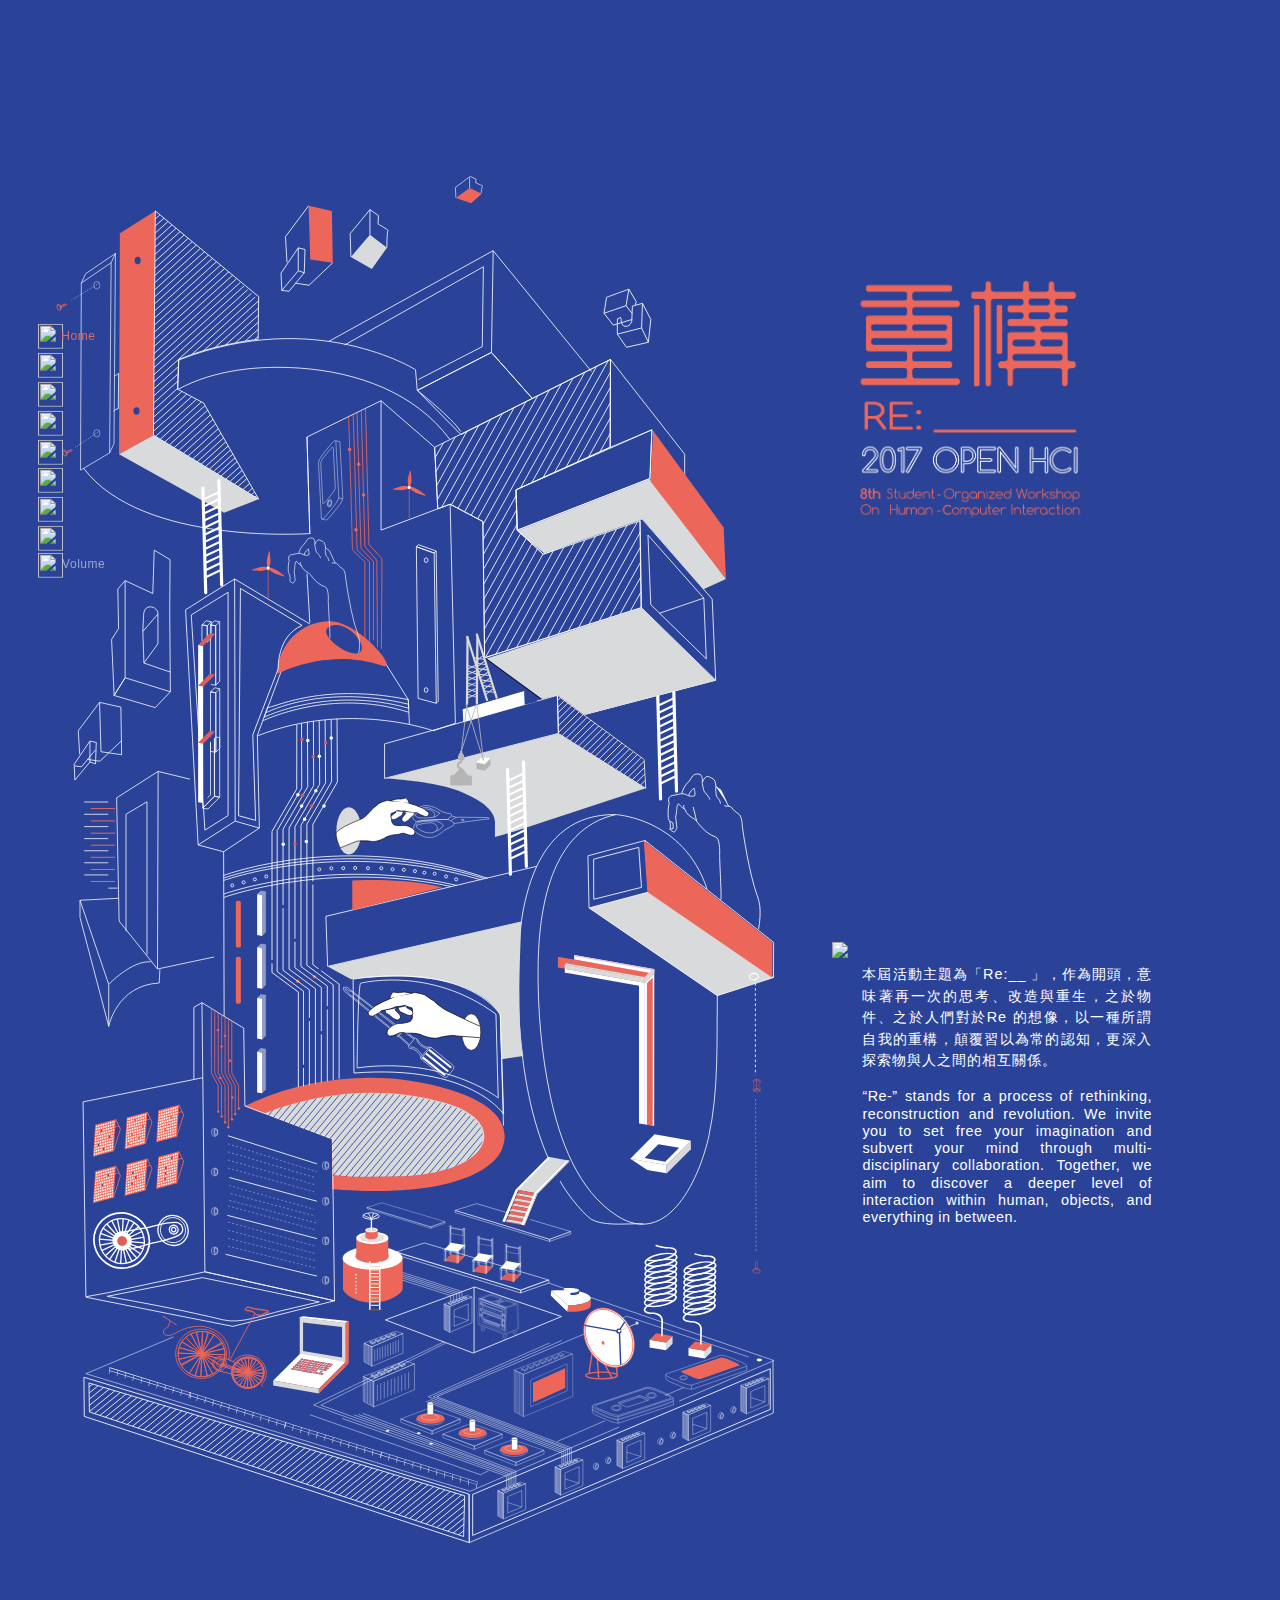
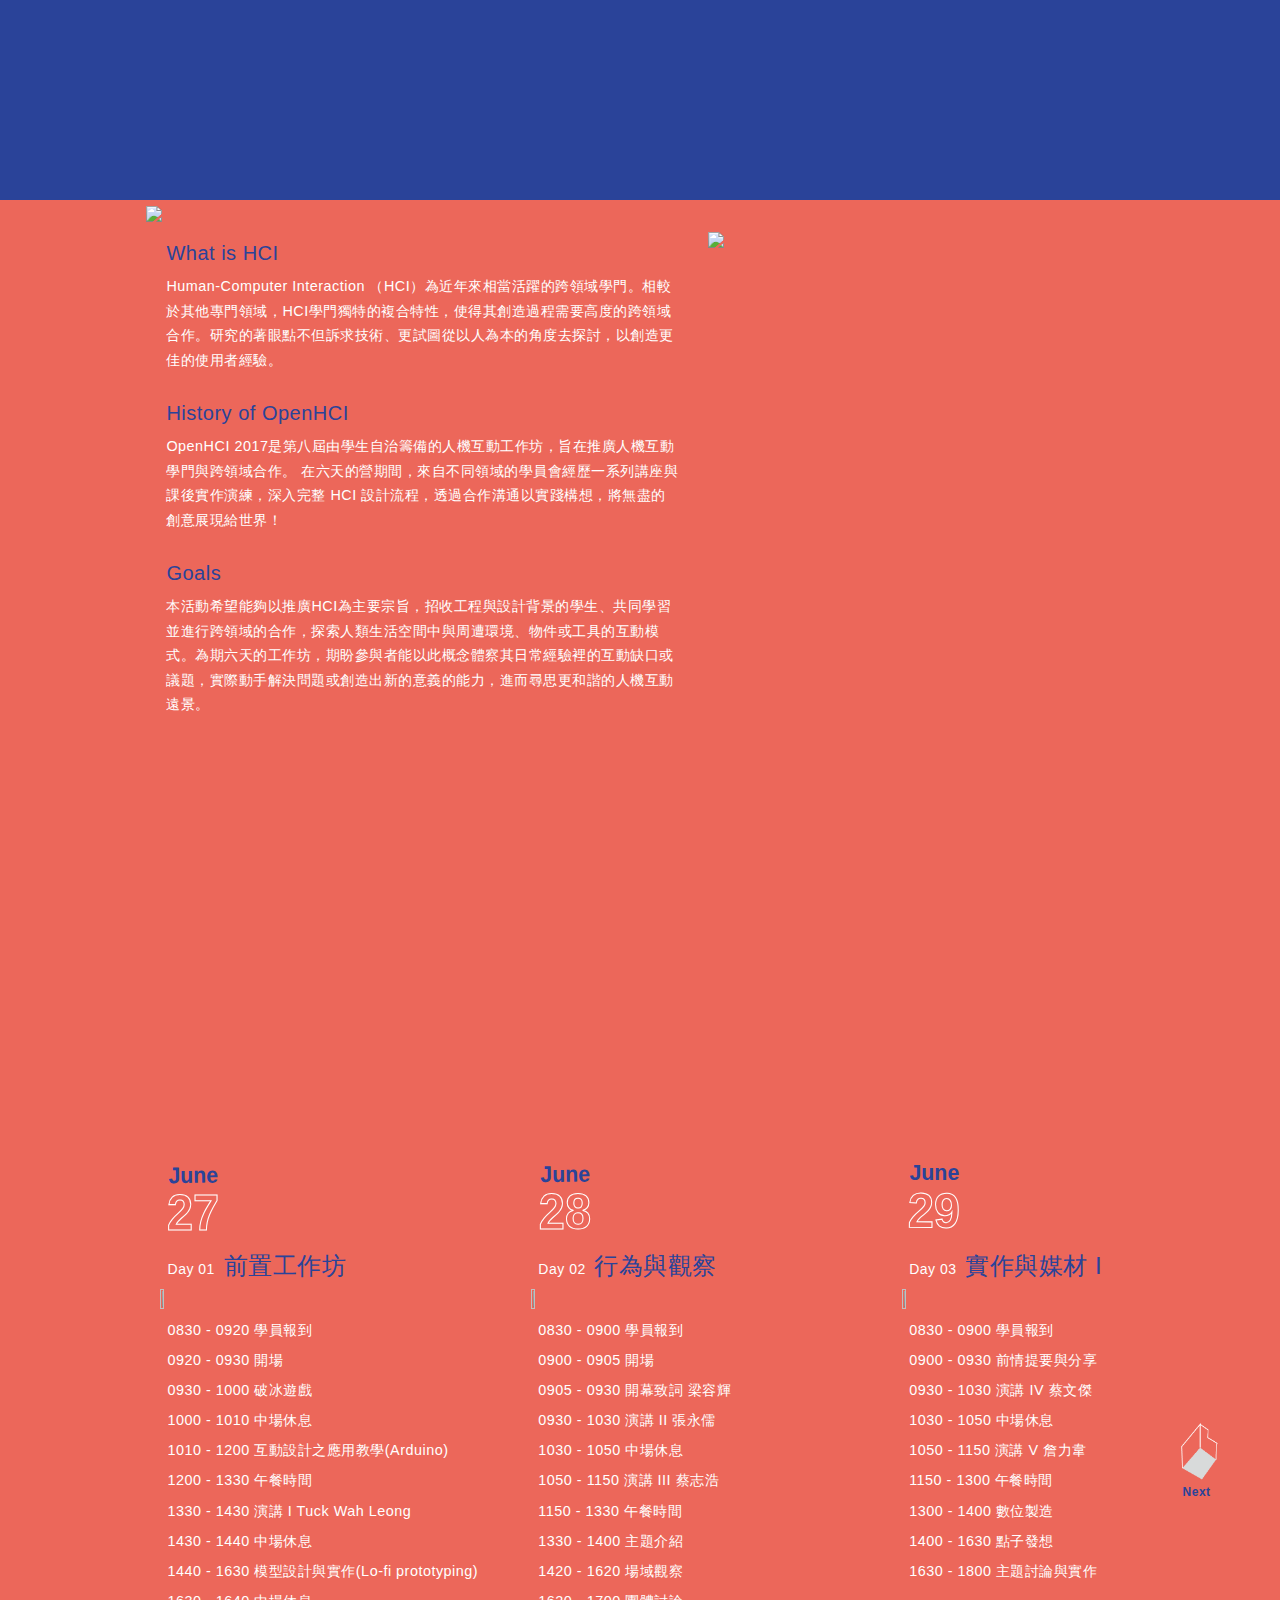
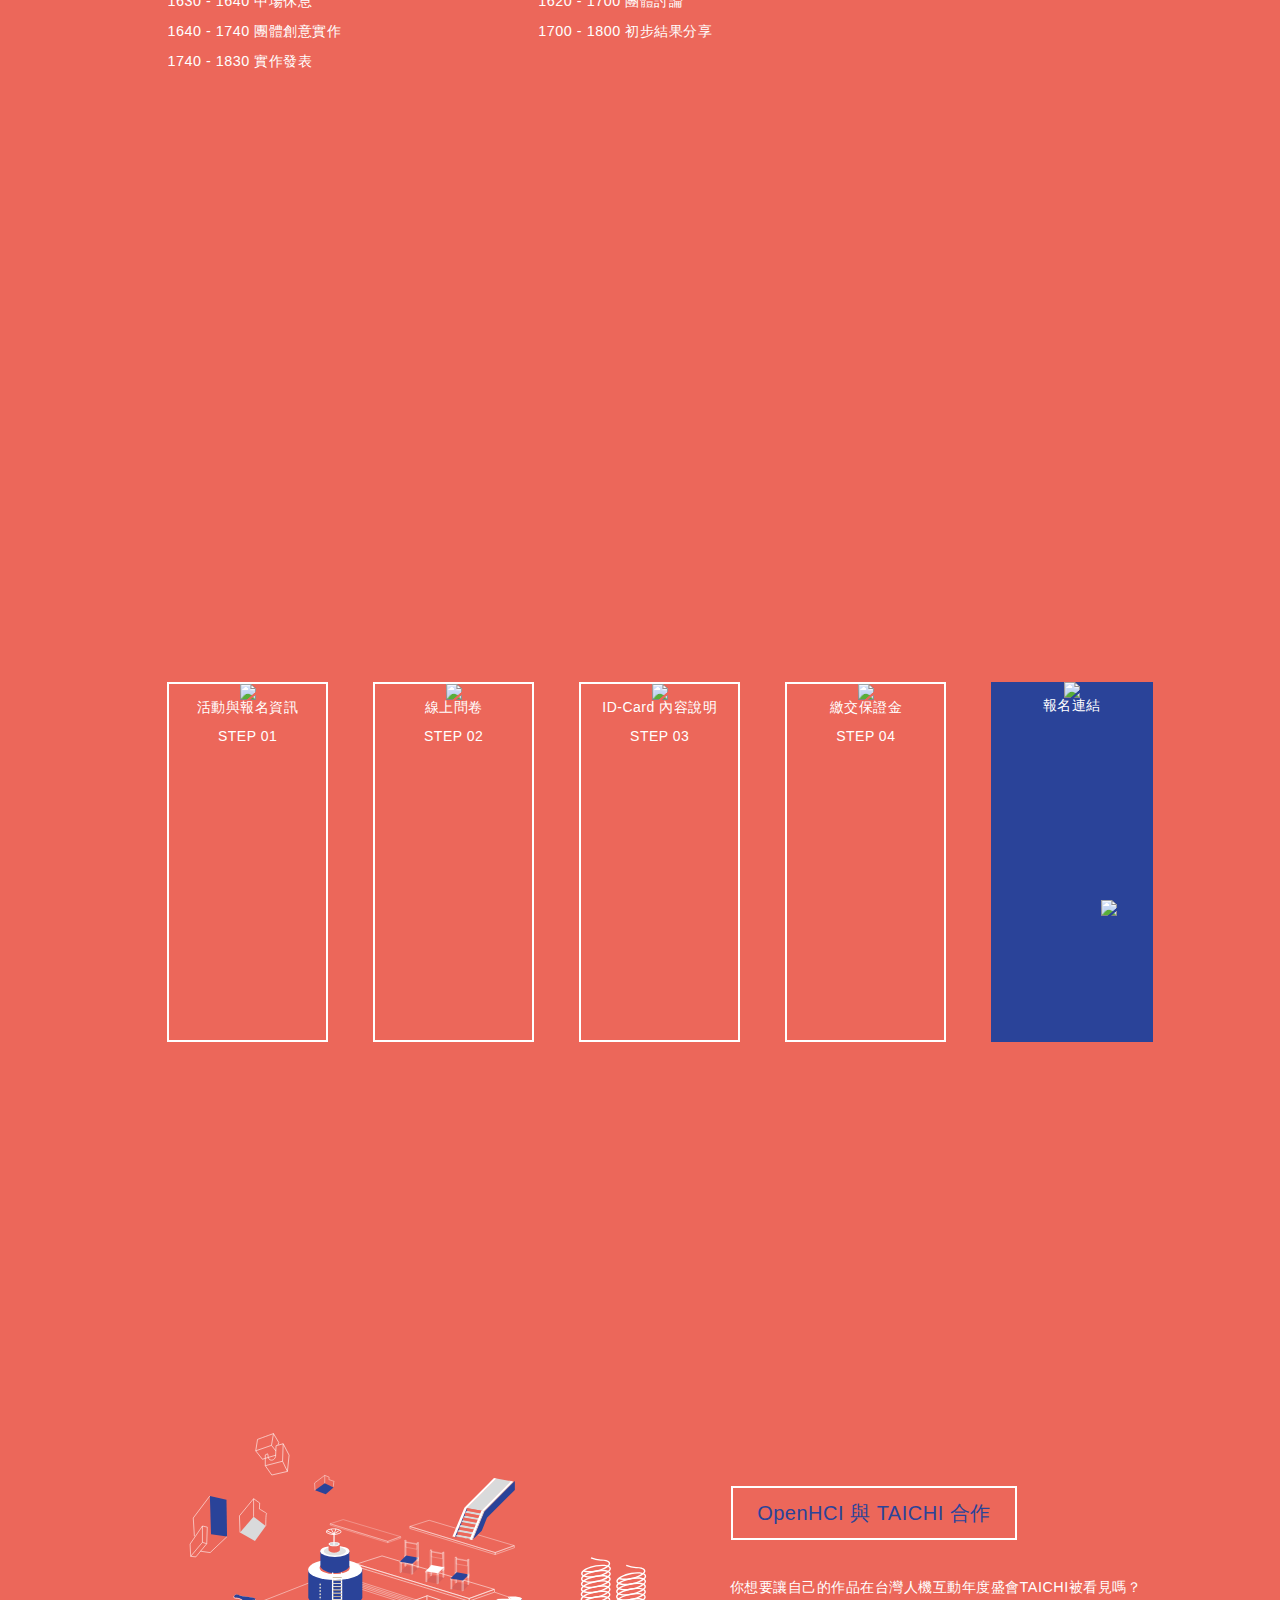
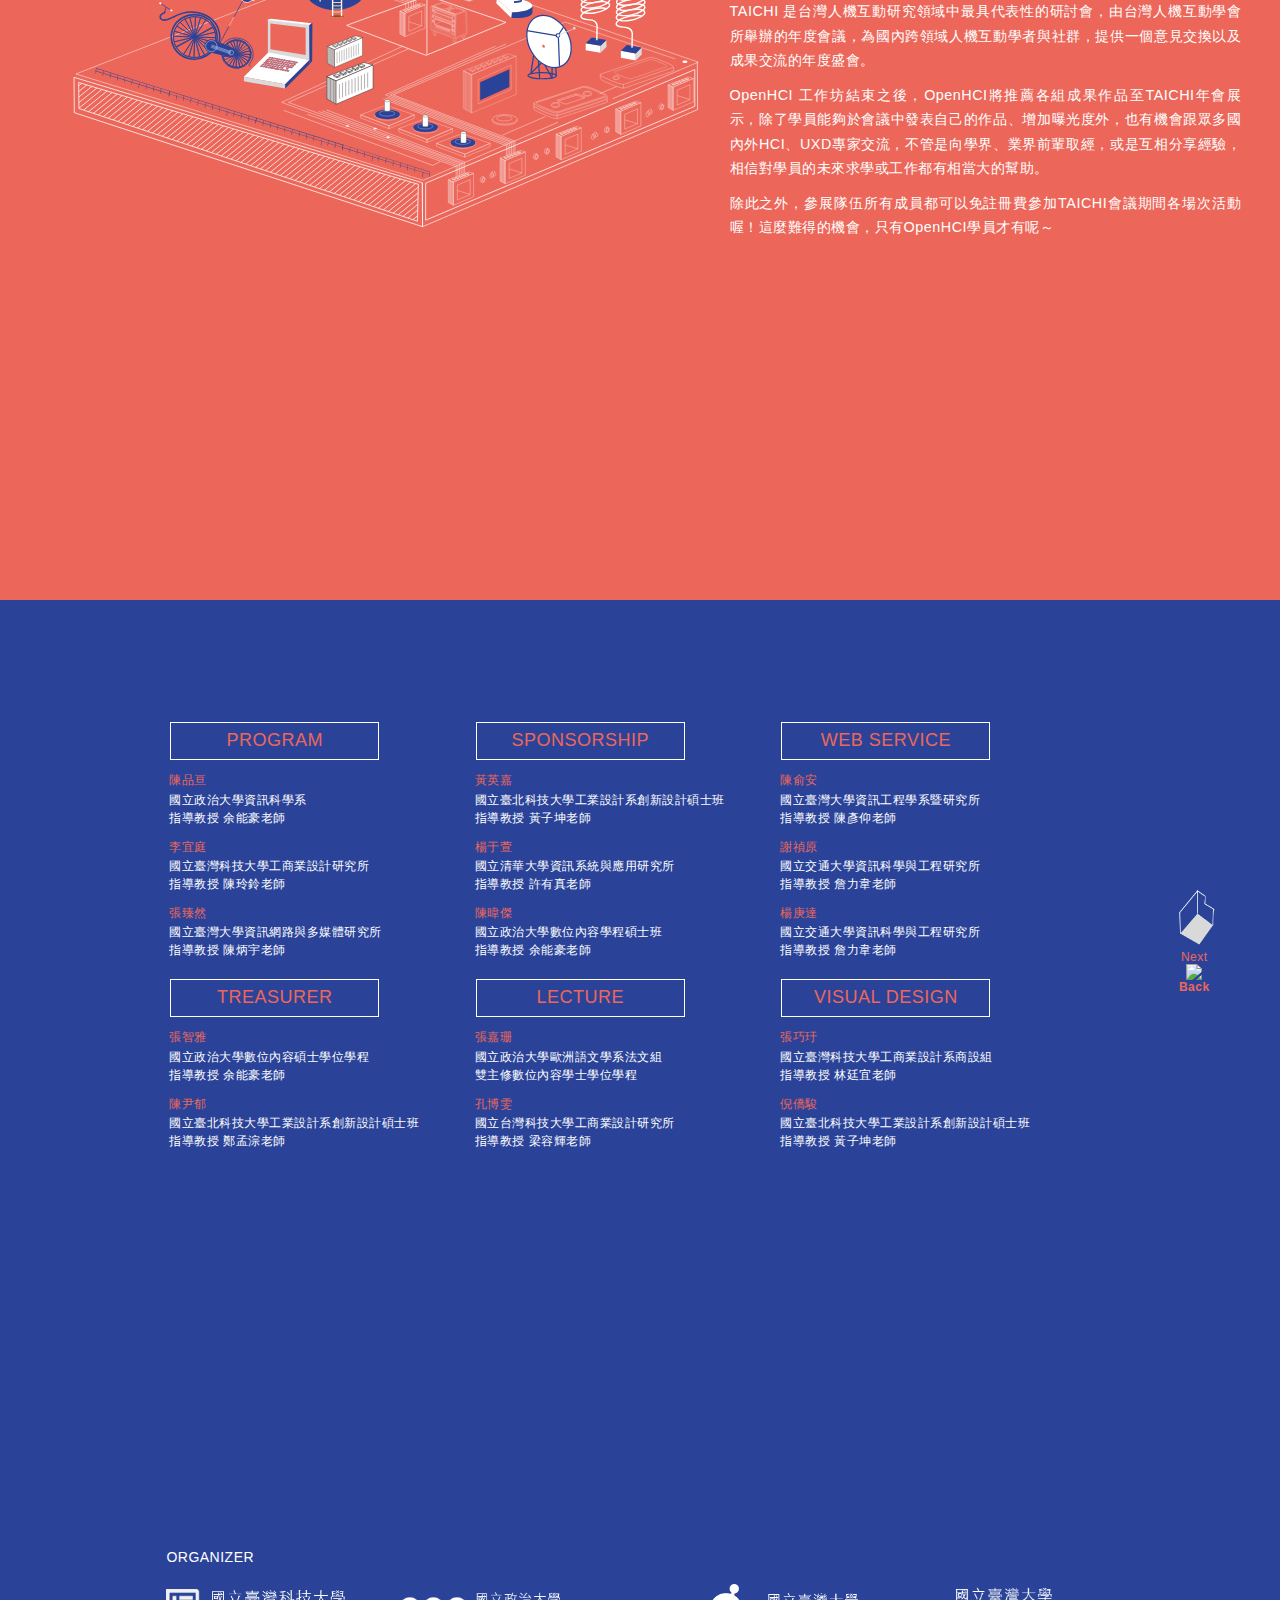
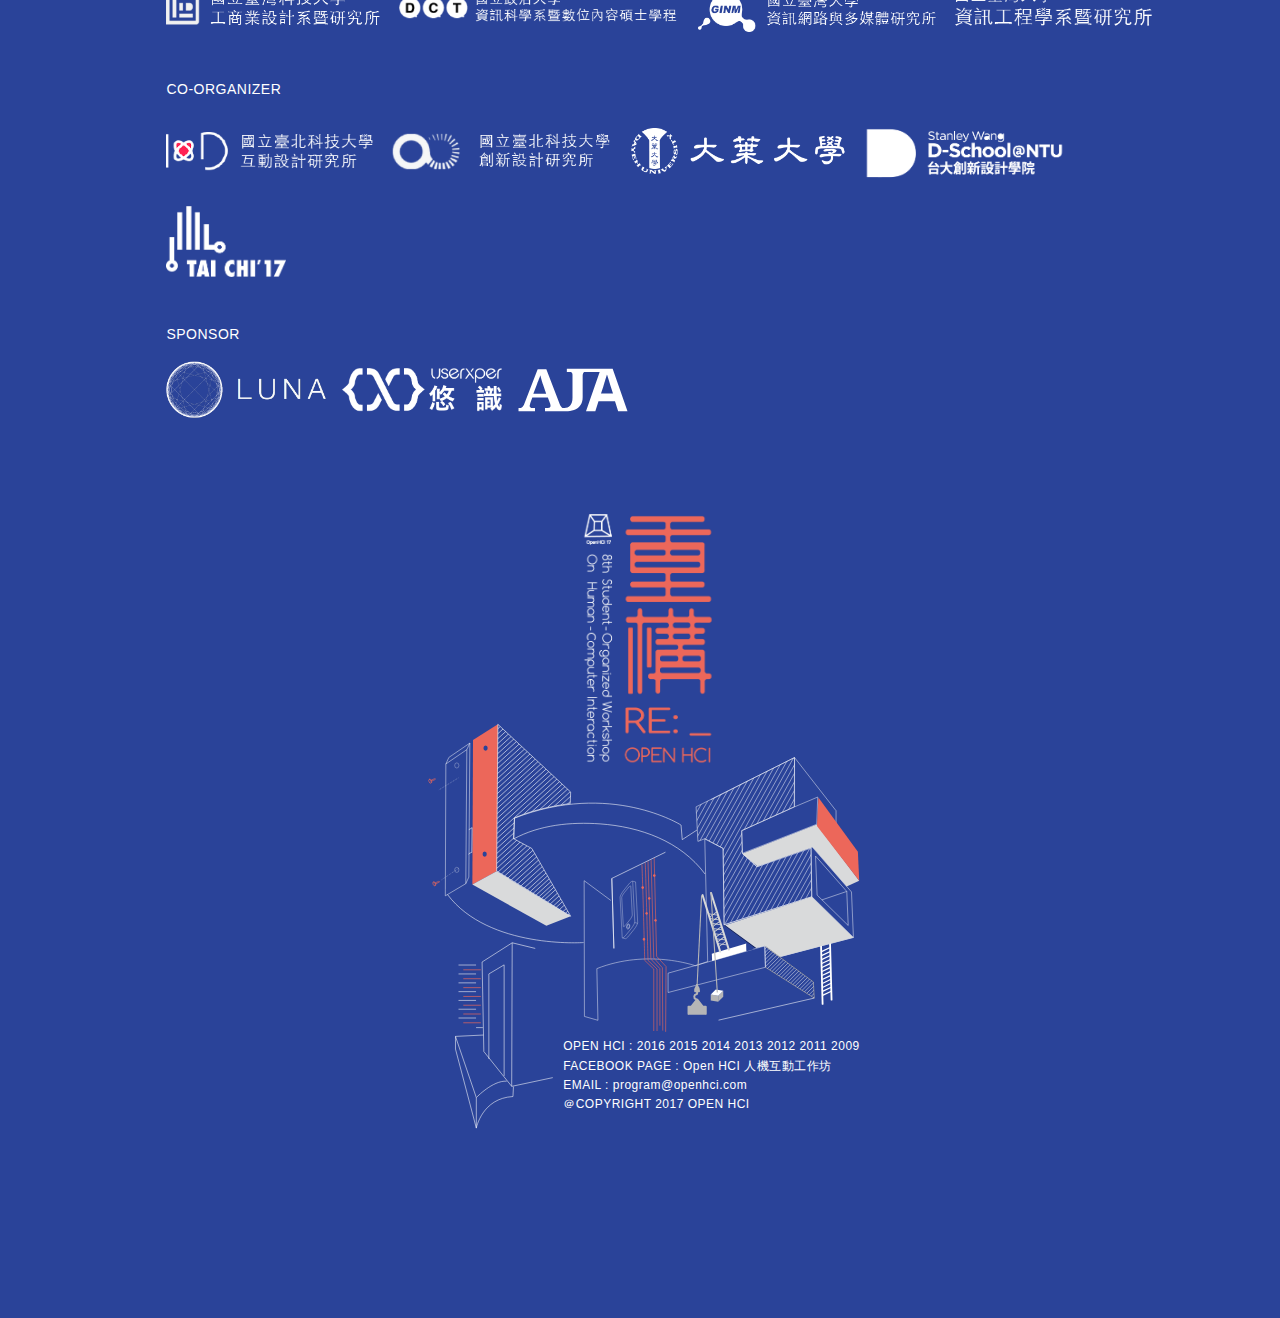
==== index.html @ a6737d6b "update" ====
<!DOCTYPE html>
<html lang="en">
  <head>
    <title>OpenHCI 2017 | Re:__ 重構</title>
    <meta charset="utf-8">
    <meta http-equiv="X-UA-Compatible" content="IE=edge">
    <meta name="viewport" content="width=device-width, initial-scale=1.0 minimum-scale=1">
    <!-- The above 3 meta tags *must* come first in the head; any other head content must come *after* these tags -->
    <meta name="description" content="OpenHCI 2017是第八屆由學生自治籌備的人機互動工作坊，旨在推廣人機互動學門與跨領域合作。 在六天的營期間，來自不同領域的學員會經歷一系列講座與課後實作演練，深入完整 HCI 設計流程，透過合作溝通以實踐構想，將無盡的創意展現給世界！
    本活動希望能夠以推廣HCI學門為主要宗旨，招收資訊工程與設計背景的學生，共同學習並進行跨領域的溝通與合作，且探索人類生活空間中與周遭環境、
    物件或工具的新互動模式，進行為期六天的工作坊，期盼參與者能以此概念體察其日常經驗裡的互動缺口或議題，實際動手解決問題或創造出新的意義的能力，
    進而尋思更和諧互惠的人機互動遠景。">
    <meta name="format-detection" content="telephone=no">

    <!-- SEO -->
    <meta property="fb:app_id" content="303680970055439" />
    <meta property="og:image" content="http://www.openhci.com/image/ogimg.png">
    <meta property="og:title" content="OpenHCI 2017 | Re:__ 重構">
    <meta property="og:description" content="OpenHCI 2017是第八屆由學生自治籌備的人機互動工作坊，旨在推廣人機互動學門與跨領域合作。 在六天的營期間，來自不同領域的學員會經歷一系列講座與課後實作演練，深入完整 HCI 設計流程，透過合作溝通以實踐構想，將無盡的創意展現給世界！
    本活動希望能夠以推廣HCI學門為主要宗旨，招收資訊工程與設計背景的學生，共同學習並進行跨領域的溝通與合作，且探索人類生活空間中與周遭環境、
    物件或工具的新互動模式，進行為期六天的工作坊，期盼參與者能以此概念體察其日常經驗裡的互動缺口或議題，實際動手解決問題或創造出新的意義的能力，進而尋思更和諧互惠的人機互動遠景。">


    <!-- Bootstrap -->
    <link href="bootstrap/css/bootstrap.min.css" rel="stylesheet">

    <!-- CSS -->
    <link href="css/style.css" rel="stylesheet">
    <link href="animation/magic.min.css" rel="stylesheet">
    <link href="animation/animate.css" rel="stylesheet">
    <link href="animation/hover-min.css" rel="stylesheet">

    <!-- ScrollMagic.js -->

    <script type="text/javascript" src="scrollMagicJS/TweenMax.min.js"></script>
    <script type="text/javascript" src="scrollMagicJS/ScrollMagic.min.js"></script>
    <script type="text/javascript" src="scrollMagicJS/animation.gsap.min.js"></script>
    <script type="text/javascript" src="scrollMagicJS/debug.addIndicators.min.js"></script>

    <!--wow.js-->
    <script type="text/javascript" src="animation/wow.min.js"></script>
    <script>
       new WOW().init();
    </script>

    <!-- vivus.js -->
    <script src="https://cdnjs.cloudflare.com/ajax/libs/vivus/0.4.0/vivus.js"></script>


    <!-- favicon -->
    <link rel="icon" href="image/icon.png" type="image/x-icon"/>
  </head>
  <body>
    <audio src="http://storage.live.com/items/82E8E576D87B8421%211199?hy.mp3" autoplay="autoplay" loop="-1" id="background-audio"></audio>
    <nav class="side-nav">
        <ul>
                  <li class="nav-home">
                    <a href="#home" >
                      <img src="image/openHCI_web-06.png" class="nav-pic blue-pic">
                      <img src="image/openHCI_web-13.png" class="nav-pic red-pic">
                      <span class="nav-label">Home</span></a>
                  </li>

                  <li class="nav-openhci2017">
                    <a href="#openhci2017" >
                      <img src="image/openHCI_web-07.png" class="nav-pic blue-pic">
                      <img src="image/openHCI_web-14.png" class="nav-pic red-pic">
                      <span class="nav-label">OpenHCI</span>
                    </a>
                  </li>

                  <li class="nav-intro_goals">
                    <a href="#intro_goals" >
                      <img src="image/openHCI_web-06.png" class="nav-pic blue-pic">
                      <img src="image/openHCI_web-13.png" class="nav-pic red-pic">
                      <span class="nav-label">Intro &amp Goals</span>
                    </a>
                  </li>

                  <li class="nav-program">
                    <a href="#program" >
                      <img src="image/openHCI_web-07.png" class="nav-pic blue-pic">
                      <img src="image/openHCI_web-14.png" class="nav-pic red-pic">
                      <span class="nav-label">Program</span>
                    </a>
                  </li>

                  <li class="nav-registration">
                    <a href="#registration" >
                      <img src="image/openHCI_web-06.png" class="nav-pic blue-pic">
                      <img src="image/openHCI_web-13.png" class="nav-pic red-pic">
                      <span class="nav-label">Registration</span>
                    </a>
                  </li>

                  <li class="nav-taichi">
                    <a href="#taichi" >
                      <img src="image/openHCI_web-07.png" class="nav-pic blue-pic">
                      <img src="image/openHCI_web-14.png" class="nav-pic red-pic">
                      <span class="nav-label">TAICHI</span>
                    </a>
                  </li>

                  <li class="nav-crew">
                    <a href="#crew" >
                      <img src="image/openHCI_web-06.png" class="nav-pic blue-pic">
                      <img src="image/openHCI_web-13.png" class="nav-pic red-pic">
                      <span class="nav-label">Crew</span>
                    </a>
                  </li>

                  <li class="nav-contact">
                    <a href="#contact" >
                      <img src="image/openHCI_web-07.png" class="nav-pic blue-pic">
                      <img src="image/openHCI_web-14.png" class="nav-pic red-pic">
                      <span class="nav-label">Contact</span>
                    </a>
                  </li>

                   <li id='mute'>
                    <a href="#noscroll" >
                      <img src="image/audioOn.png" class="nav-pic blue-pic">
                      <img src="image/audioOn.png" class="nav-pic red-pic">
                    
                      <span class="nav-label-volume">Volume</span>
                    </a>
                  </li>
        </ul>
    </nav>


    <nav class="navbar navbar-default navbar-fixed-top">
        <div class="container-fluid">
          <!-- Brand and toggle get grouped for better mobile display -->
          <div class="navbar-header">
              <button type="button" class="navbar-toggle collapsed" data-toggle="collapse" data-target="#navbar" aria-expanded="false" aria-controls="navbar">
                <span class="sr-only">Toggle navigation</span>
                <span class="icon-bar"></span>
                <span class="icon-bar"></span>
                <span class="icon-bar"></span>
              </button>
                  <a class="navbar-brand" href="#">OpenHCI 2017</a>
           </div>

           <div id="navbar" class="navbar-collapse collapse" aria-expanded="false">
            <ul class="nav navbar-nav navbar-right">
              <li class="active"><a href="#home">Home</a></li>
              <li><a href="#openhci2017">OpenHCI 2017</a></li>
              <li><a href="#intro_goals">Intro &amp Goals</a></li>
              <li><a href="#program">Program</a></li>
              <li><a href="#registration">Registration</a></li>
              <li><a href="#crew">Crew</a></li>
              <li><a href="#contact">Contact</a></li>
            </ul>
           </div>
      </div><!-- /.container-fluid -->
    </nav>

    <!-- section home begin-->

    <section id="home">
        
        <!--<img src="image/homeImage01.svg" class="home-background">-->
        <object id="home-bg" class="home-background" type="image/svg+xml" data="image/homeImage01.svg"></object>

        <img src="image/homeImageMobile.svg" class="home-background-mobile ">
        <div class ="title">
          <img src="image/homeTitle.png" class="home-title">
        </div>
    </section>

    <!-- section home over-->

    <!-- section openhci2017 begin-->

    <section id="openhci2017">
      <div class="content-container">
        <div class="title">
          <img src="image/openHCI2017Image.svg" class ="openhci2017-background">
          <img src="image/openHCI2017Image-mobile.png" class ="openhci2017-background-mobile wow rotateInDownLeft">
        </div>
        <div class="half-container">
          <div class="content">
            <p>
              本屆活動主題為「Re:__ 」，作為開頭，意味著再一次的思考、改造與重生，之於物件、之於人們對於Re 的想像，以一種所謂自我的重構，顛覆習以為常的認知，更深入探索物與人之間的相互關係。
            </p>
          </div>
        </div>
        <div class="half-container-eng">
          <p>
            “Re-” stands for a process of rethinking, reconstruction and revolution. We invite you to set free your imagination and subvert your mind through multi-disciplinary collaboration. Together, we aim to discover a deeper level of interaction within human, objects, and everything in between.
          </p>
        </div>
        </div>
    </section>

    <!-- section openhci2017 over-->


    <!-- section intro begin-->

    <section id="intro_goals">
      <div class="frame">
        <div class="title">
          <img src="image/introTitle.svg" class="intro-image">
          <img src="image/introTitleMobile.png" class="intro-image-mobile wow rotateInDownLeft">
        </div>

        <div class="content-container">
          <div class="content">
            <h3>What is HCI</h3>
            <p>
              Human-Computer Interaction （HCI）為近年來相當活躍的跨領域學門。相較於其他專門領域，HCI學門獨特的複合特性，使得其創造過程需要高度的跨領域合作。研究的著眼點不但訴求技術、更試圖從以人為本的角度去探討，以創造更佳的使用者經驗。
            </p>
          </div>
        </div>

        <div class="content-container">
          <div class="content">
            <h3>History of OpenHCI</h3>
            <p>
              OpenHCI 2017是第八屆由學生自治籌備的人機互動工作坊，旨在推廣人機互動學門與跨領域合作。 在六天的營期間，來自不同領域的學員會經歷一系列講座與課後實作演練，深入完整 HCI 設計流程，透過合作溝通以實踐構想，將無盡的創意展現給世界！
            </p>
          </div>
        </div>
        <div class="content-container">
          <div class="content">
            <h3>Goals</h3>
            <p>
              本活動希望能夠以推廣HCI為主要宗旨，招收工程與設計背景的學生、共同學習並進行跨領域的合作，探索人類生活空間中與周遭環境、物件或工具的互動模式。為期六天的工作坊，期盼參與者能以此概念體察其日常經驗裡的互動缺口或議題，實際動手解決問題或創造出新的意義的能力，進而尋思更和諧的人機互動遠景。
            </p>
          </div>
        </div>
      </div>

      <div class="intro-background">
        <img src="image/introImage.svg">
      </div>
    </section>

    <!-- section intro over -->

    <!-- section program begin -->
    <section id="program">

      <div class="frame">

        <div class="left-side-bar">
          <!-- Dont Delete Me -->
        </div>

        <div class="middle-container">


          <div class="day-block1">

            <div class="day1 active">
              <img src="image/27.svg" class="date" width="20%" height="20%"/>
              <img src="image/programTitle.png" class="titleImage wow rotateInDownRight">
              <h3 class="title"><span>Day 01 &nbsp;</span>前置工作坊</h3>
              <img src="image/openHCI_web-10.svg" class="icon" width="7%" height="7%"/>
              <p>0830 - 0920  學員報到</p>
              <p>0920 - 0930  開場</p>
              <p>0930 - 1000  破冰遊戲</p>
              <p>1000 - 1010  中場休息</p>
              <p>1010 - 1200  互動設計之應用教學(Arduino)</p>
              <p>1200 - 1330  午餐時間</p>
              <p>1330 - 1430  演講 I Tuck Wah Leong</p>
              <p>1430 - 1440  中場休息</p>
              <p>1440 - 1630  模型設計與實作(Lo-fi prototyping)</p>
              <p>1630 - 1640  中場休息</p>
              <p>1640 - 1740  團體創意實作</p>
              <p>1740 - 1830  實作發表</p>
            </div>

            <div class="day4 ">
              <img src="image/30.svg" class="date" width="20%" height="20%"/>
              <h3 class="title"><span>Day 04 &nbsp;</span>實作與媒材 II</h3>
              <img src="image/openHCI_web-10.svg" class="icon" width="7%" height="7%"/>
              <p>0830 - 0900  學員報到</p>
              <p>0900 - 0930  故事前情提要</p>
              <p>0930 - 1030  演講 VI 林書漾</p>
              <p>1030 - 1050  中場休息</p>
              <p>1050 - 1150  演講 VII </p>
              <p>1150 - 1300  午餐時間</p>
              <p>1300 - 1400  各組準備中間提案</p>
              <p>1400 - 1610  中間提案</p>
              <p>1620 - 1750  評審總評</p>
              <p>1750 - 1830  綜合討論</p>
            </div>

          </div>

          <div class="day-block2">
            <div class="day2 active">
              <img src="image/28.svg" class="date" width="20%" height="20%"/>
              <h3 class="title"><span>Day 02 &nbsp;</span>行為與觀察</h3>
              <img src="image/openHCI_web-10.svg" class="icon" width="7%" height="7%"/>
              <p>0830 - 0900  學員報到</p>
              <p>0900 - 0905  開場</p>
              <p>0905 - 0930  開幕致詞 梁容輝</p>
              <p>0930 - 1030  演講 II 張永儒</p>
              <p>1030 - 1050  中場休息</p>
              <p>1050 - 1150  演講 III 蔡志浩</p>
              <p>1150 - 1330  午餐時間</p>
              <p>1330 - 1400  主題介紹</p>
              <p>1420 - 1620  場域觀察</p>
              <p>1620 - 1700  團體討論</p>
              <p>1700 - 1800  初步結果分享</p>
            </div>

            <div class="day5 ">
              <img src="image/0701.svg" class="date" width="20%" height="20%"/>
              <h3 class="title"><span>Day 05 &nbsp;</span>實作與媒材 III</h3>
              <img src="image/openHCI_web-10.svg" class="icon" width="7%" height="7%"/>
              <p>0830 - 0900  學員報到</p>
              <p>0900 - 0930  故事前情提要</p>
              <p>0930 - 1030  演講 VIII </p>
              <p>1030 - 1050  中場休息</p>
              <p>1050 - 1150  演講 IX 宋恆</p>
              <p>1150 - 1300  午餐時間</p>
              <p>1300 - 1700  設計實作</p>
              <p>1700 - 1800  開放使用數位製造器材</p>
            </div>
          </div>

          <div class="day-block3">
            <div class="day3 active">
              <img src="image/29.svg" class="date" width="20%" height="20%"/>
              <h3 class="title"><span>Day 03 &nbsp;</span>實作與媒材 I</h3>
              <img src="image/openHCI_web-10.svg" class="icon" width="7%" height="7%"/>
              <p>0830 - 0900  學員報到</p>
              <p>0900 - 0930  前情提要與分享</p>
              <p>0930 - 1030  演講 IV 蔡文傑</p>
              <p>1030 - 1050  中場休息</p>
              <p>1050 - 1150  演講 V 詹力韋</p>
              <p>1150 - 1300  午餐時間</p>
              <p>1300 - 1400  數位製造</p>
              <p>1400 - 1630  點子發想</p>
              <p>1630 - 1800  主題討論與實作</p>
            </div>

            <div class="day6 ">
              <img src="image/0702.svg" class="date" width="20%" height="20%"/>
              <h3 class="title"><span>Day 06 &nbsp;</span>發表與展覽</h3>
              <img src="image/openHCI_web-10.svg" class="icon" width="7%" height="7%"/>
              <p>0830 - 0900  學員報到</p>
              <p>0900 - 1030  各組實作時間</p>
              <p>1030 - 1040  各組展場報到</p>
              <p>1040 - 1200  佈置互動會場</p>
              <p>1200 - 1300  午餐時間</p>
              <p>1300 - 1310  互動會場開場</p>
              <p>1310 - 1530  各組成果發表</p>
              <p>1530 - 1730  互動成果展示</p>
              <p>1730 - 1830  頒獎＆閉幕式</p>
            </div>
          </div>
        </div>

        <div class="right-side-bar">

          <div class="next-btn">
            <img class="pic" src="image/nextBtn.svg">
            <div class="text">
              <span>Next</span>
            </div>
          </div>

          <div class="back-btn">
            <img class="pic" src="image/backBtn.svg">
            <div class="text">
              <span>Back</span>
            </div>
          </div>
        </div>
      </div>
    </section>
    <!-- section program over -->

    <!-- section registration begin -->
    <section id="registration">
      <img src="image/registrationTitle.png" class="title wow rotateInDownRight">
      <div class="left-side-container"></div>

      <div class="right-side-container">

        <div class="right-top">
        </div>

        <div class="right-btm">
          <div class="cart-container">

            <div class="cart cart1" data-index="1">
              <div class="img-text">
                <img src="image/regInfo.svg"/>
                <div class="text">
                  活動與報名資訊<br><br>STEP 01
                </div>
              </div>
              <div class="hover-sign"></div>
            </div>

            <div class="cart cart2" data-index="2">
              <div class="img-text">
                <img src="image/regQuery.svg" />
                <div class="text">
                  線上問卷<br><br>STEP 02
                </div>
              </div>
              <div class="hover-sign"></div>
            </div>

            <div class="cart cart3" data-index="3">
              <div class="img-text">
                 <img src="image/regIDCard.png" width="91%" />
                 <div class="text">
                    ID-Card 內容說明<br><br>STEP 03
                 </div>
              </div>
              <div class="hover-sign"></div>
            </div>

            <div class="cart cart4" data-index="4">
              <div class="img-text">

                 <img src="image/regCoin.png" width="95%" />

                  <div class="text">
                    繳交保證金<br><br>STEP 04
                  </div>
                 <div class="hover-sign"></div>
              </div>
            </div>

             <a class="typeform-share button" href="https://openhci2017.typeform.com/to/SttI6X" data-mode="popup">
             <div class="cart cart5" data-index="5">
               <div class="img-text">
                 
                 <img src="image/regList.svg" width="95%" />
                   
                  <div class="text">
                    報名連結
                  </div>
                 <div class="hover-sign"></div>
                </div>

              </div>
            </a>
            <script> 
                  (function() { var qs,js,q,s,d=document, gi=d.getElementById, ce=d.createElement, gt=d.getElementsByTagName, id="", b="https://embed.typeform.com/"; if(!gi.call(d,id)){ js=ce.call(d,"script"); js.id=id; js.src=b+"embed.js"; q=gt.call(d,"script")[0]; q.parentNode.insertBefore(js,q) } })() 
            </script>
          </div>

          <div class="btn-container">
            <div class="reg-btn">
              <img src="image/regReg.svg" />
              <div class="text">
                back
              </div>
            </div>
          </div>


          <div class="image" style="width: 12%">
            <img src="image/regRightImg.svg"/>
          </div>

          <div class="step01 animate-right">
            <div class="content">
                <div class="content-top">
                  <p>2017 年 6 月 27 日 (二) 至 2017 年 7 月 2 日 (日) ，共 6 天。<br>
                     每日活動開始時間皆為 09:00，結束時間為 18:00 – 18:30 不等。
                  </p>

                  <p>【 活動地點 】 國立台灣大學水源校區 D-School（台北市中正區思源街18號、永福橋旁）</p>
                  <p>【 報名學員資格 】 全國各大專院校在學學生，包含大學部三年級以上與碩/博生。</p>
                  <p>【 招生時程 】線上報名時間：5/31(三) 00:00 至 6/11(日) 23:59 前<br>
                      <span style="padding-left: 100px">正取名單公佈：6/15(四) 10:00網路公佈與信件通知，請自行上網查看</span><br>
                      <span style="padding-left: 100px">遞補備取通知：6/17(六) 個別電話通知</span>
                  </p>
                  <p>
                  - - - - - - - - - - - - - - - - - - - - - - - - - - - - - - - - - - - - - - - - - - - - - - - - - - - - - - - - - -
                  </p>
                </div>

                <div class="content-bottom">
                  <p>【 報名方式 】</p>
                  <p>在報名期限內，備妥報名相關資料後，經報名連結線上報名。<br>
                     公佈與通知正/備取之學員，請於指定時間內繳交1000元保證金以及100元保險費用，<br>並回覆系統匯款資訊以確認成功匯款，經由查證後完成報名程序。<br>
                     未依照指定報名期限內完成報名程序者，視為放棄報名資格，會依據備取順序遞補。<br>
                     正取學員請於6/17(六) 17:00 前繳交保證金及保險費用以完成報名程序。<br>
                     備取名單會於6/17(六) 後個別電話通知，經電話通知錄取的備取學員請於6/19(一) 17:00 前繳交保證金及保險費用以完成報名程序。
                  </p>
                  <p style="color: #2a4399">
                    （本活動透過報名資料作為錄取參考依據，挑選正/備取學員並於網站公佈與通知，與報名順序時間無關。）
                  </p>
                </div>
              </div>
            </div>

          <div class="step02 animate-right">
            <div class="content">
              <div class="content-top">
                <p>進入線上報名系統前需準備兩份報名資料，包含「線上問卷」與「IDCard」兩部分：</p>
                <br>
                <p>1.「線上問卷」為線上填寫作業，包含個人基本資料、教育背景兩部分。<br>
                   2.「IDCard」為一份三頁之投影片，包含 “個人簡歷” 與“觀察發想”。
                </p>
                <br>
                <br>
                <p>
                - - - - - - - - - - - - - - - - - - - - - - - - - - - - - - - - - - - - - - - - - - - - - - - - - - - - - - - - - -
                </p>
                <br>
                <br>
              </div>

              <div class="content-bottom">
                <p>
                  <img src="image/openHCI_web-10.svg" width="30px">
                  PS.檔案請自行製作與編排，並存檔輸出PDF檔可於"觀察發想"內容中附加輔助說明之素材 <br>
                  <span style="padding-left: 30px">(手繪、電繪圖片、照片或另附影片，格式不限)</span>
                </p>
                <p>
                  <img src="image/openHCI_web-10.svg" width="30px">
                  PDF檔名標題請依格式填寫： [2017 IDCard] 校系_姓名 (範例：[2017 iDCard] 台科大工商業設計系_王曉明)
                </p>
                <p>
                  <img src="image/openHCI_web-10.svg" width="30px">
                  若有其他輔助說明之素材，請將檔案放至上傳空間(ex. dropbox)後將上傳連結附於報名系統內。
                </p>
                <p>
                  <img src="image/openHCI_web-10.svg" width="30px">
                  若檔名或檔案格式不符，造成漏檔，報名者請自行負責。
                </p>
              </div>
            </div>
          </div>


          <div class="step03 animate-right">
            <div class="content">
              <div class="content-top">
                <p>
                  IDCard為線上報名之第二份需預先準備之作業檔案，並於線上報名時上傳。<br>
                  第一頁請放個人簡歷，表達格式不限。<br>
                  第二頁請放上個人最滿意的作品(研究、專題、設計皆可)，可透過文字、圖片或另附影片表達。<br>
                  第三頁請從你的經驗中去發想並回答以下兩問題，可透過文字、圖片或另附影片表達，數量、格式均不限。
                </p>
                <p>
                  1. 請從自己與互動物（包括電腦、智慧裝置、圖形化介面、互動設計、互動藝術）<br>
                  <span style="padding-left: 19px">認知或相處的經驗中，舉一自己最喜歡或印象深刻的例子，並說明原因。</span>
                </p>
                <p>
                  2. 本次活動主題為「重構Re:__ 」，請你想像我們能如何給予被淘汰的物品一項新的功能，讓他能夠有新的使命，<br>
                  <span style="padding-left: 19px">重新賦予物件內在的平衡與外裝的非凡意義？</span><br>
                  <span style="padding-left: 19px">並描述一例。具體描述內容包括：</span><br>
                  <span style="padding-left: 19px">a. 過去的那項物品為何。</span><br>
                  <span style="padding-left: 19px">b. 你賦予它的新功能為何。</span><br>
                  <span style="padding-left: 19px">c. 可以達到什麼新的互動。</span>
                </p>
                <br>
                <br>
                <p>
                  - - - - - - - - - - - - - - - - - - - - - - - - - - - - - - - - - - - - - - - - - - - - - - - - - - - - - - - - - -
                </p>

              </div>

              <div class="content-bottom">
                <div style="display: inline-block;margin-right: 2%;">
                  <img src="image/openHCI_web-10.svg" width="30px" style="margin:0% 0% 3% -5% ">
                  <p>
                    IDCard範例一：<br>
                    <a href="https://goo.gl/fZhX0w" target="_blank">https://goo.gl/fZhX0w</a>
                  </p>
                </div>
                <div style="display: inline-block;margin-right: 2%;">
                  <img src="image/openHCI_web-10.svg" width="30px" style="margin:0% 0% 3% -5%">
                  <p>
                    IDCard範例二：<br>
                    <a href="https://goo.gl/YurqqP" target="_blank">https://goo.gl/YurqqP</a>
                  </p>
                </div>
                <div style="display: inline-block;">
                  <img src="image/openHCI_web-10.svg" width="30px" style="margin:0% 0% 3% -5%">
                  <p>
                    IDCard範例三：<br>
                    <a href="https://goo.gl/0DOI9m" target="_blank">https://goo.gl/GnkGK6</a>
                  </p>
                </div>
              </div>
            </div>
          </div>

          <div class="step04 animate-right">
            <div class="content">
              <div class="content-top">
                <p>
                  正取學員會於6/15(四) 網路公佈與信件通知，請自行上網查看， 並請於6/17(六) 17:00 前繳交1000元保證金以及100元保險費用。<br>
                  經由電話通知錄取的備取學員，請於6/19(一) 17:00 前繳交保證金及保險費用以完成報名程序，此保證金為確保學員於活動期間內的出席狀況，全程參與活動、無無故缺席者，可於活動最後一天全額領回。
                </p>
                <p>繳交保證金方式，指定銀行與匯款帳戶如下：</p>
                <p>
                  <span style="color: #2a4399">銀行代碼：007(第一銀行)</span> <br>
                  <span style="color: #2a4399">帳號：103-68-164972</span><br>
                  <span style="color: #2a4399">戶名：陳尹郁 </span><br>
                  <span style="color: #2a4399">金額：1100元</span><br>
                  ※請不要使用無摺存款
                </p>
                <p>
                  匯款後請報名者提供匯款戶名與帳號後五碼<br>
                  回覆Open HCI 2017主辦人事組：human@openhci.com以確認成功匯款<br>
                  主辦單位確認報名與匯款資料後完成報名。
                </p>
                <p>OpenHCI 2017，感謝您的參與 Best regards.</p>
                <p>
                  - - - - - - - - - - - - - - - - - - - - - - - - - - - - - - - - - - - - - - - - - - - - - - - - - - - - - - - - - -
                </p>
              </div>

              <div class="content-bottom" >
                <div style="display: inline-block;margin-right: 2%;">
                  <p style="font-size:12px ">
                    關於報名有任何問題，歡迎寄信給主辦單位：<br>
                     <a href="mailto:human@openhci.com">human@openhci.com(人事組)</a>
                  </p>
                </div>

              <div style="display: inline-block;margin-right: 2%;">
                <p style="font-size:12px">
                  官方網站：<br>
                  <a href="http://www.openhci.com" target="_blank">http://www.openhci.com</a>
                </p>
              </div>

              <div style="display: inline-block;">
                <p style="font-size:12px">
                  粉絲頁：<br>
                  <a href="https://www.facebook.com/openhci" target="_blank">https://www.facebook.com/openhci</a>
                </p>
              </div>
            </div>
          </div>
        </div>

        <div class="step05 animate-right">
        </div>

      </div>
    </div>
  </section>




    <!-- section rigistraion over -->

    <!-- section taichi begin -->
  <section id="taichi">
    <img src = "image/TAICHI.svg" class="tai-background">
    <div class="content-container">
      <h3>
         OpenHCI 與 TAICHI 合作
      </h3>
      <p>
        </br>
        你想要讓自己的作品在台灣人機互動年度盛會TAICHI被看見嗎？</br>
        TAICHI 是台灣人機互動研究領域中最具代表性的研討會，由台灣人機互動學會所舉辦的年度會議，為國內跨領域人機互動學者與社群，提供一個意見交換以及成果交流的年度盛會。

      </p>
      <p>
        OpenHCI 工作坊結束之後，OpenHCI將推薦各組成果作品至TAICHI年會展示，除了學員能夠於會議中發表自己的作品、增加曝光度外，也有機會跟眾多國內外HCI、UXD專家交流，不管是向學界、業界前輩取經，或是互相分享經驗，相信對學員的未來求學或工作都有相當大的幫助。
        </br>
      </p>
      <p>
        除此之外，參展隊伍所有成員都可以免註冊費參加TAICHI會議期間各場次活動喔！這麼難得的機會，只有OpenHCI學員才有呢～
        </br>
      </p>
    </div>
  </section>

    <!-- section crew begin -->
    <section id="crew" >
       <img src="image/crewTitle.png" class="title wow rotateInDownRight">
       <div class="crew-slide-bar">
         <div class="back-btn">
            <img class="pic" src="image/crewsliderup.svg">
            <div class="text">
              <span>Back</span>
            </div>
          </div>

          <div class="next-btn">
            <img class="pic" src="image/nextBtn.svg">
            <div class="text">
              <span>Next</span>
            </div>
          </div>
        </div>

        <div class="crew-member slider">
            <div>
          <div class="member-page">
            <div class="member-container">
              <h4>PROGRAM</h4>
                  <div class="member">
                    <div class="name">陳品亘</div>
                    <div class="description">
                      國立政治大學資訊科學系<br/>
                      指導教授 余能豪老師
                    </div>
                  </div>
                  <div class="member">
                    <div class="name">李宜庭</div>
                    <div class="description">
                      國立臺灣科技大學工商業設計研究所<br/>
                      指導教授 陳玲鈴老師
                    </div>
                  </div>
                  <div class="member">
                    <div class="name">張臻然</div>
                    <div class="description">
                      國立臺灣大學資訊網路與多媒體研究所<br/>
                      指導教授 陳炳宇老師
                    </div>
                  </div>
                  <h4>TREASURER</h4>
                  <div class="member">
                    <div class="name">張智雅</div>
                    <div class="description">
                      國立政治大學數位內容碩士學位學程<br/>
                      指導教授 余能豪老師
                    </div>
                  </div>
                  <div class="member">
                    <div class="name">陳尹郁</div>
                    <div class="description">
                      國立臺北科技大學工業設計系創新設計碩士班<br/>
                      指導教授 鄭孟淙老師
                    </div>
                  </div>
            </div>

            <div class="member-container">
              <h4>SPONSORSHIP</h4>
                  <div class="member">
                    <div class="name">黃英嘉</div>
                    <div class="description">
                      國立臺北科技大學工業設計系創新設計碩士班<br/>
                      指導教授 黃子坤老師
                    </div>
                  </div>
                  <div class="member">
                    <div class="name">楊于萱</div>
                    <div class="description">
                      國立清華大學資訊系統與應用研究所<br/>
                      指導教授 許有真老師
                    </div>
                  </div>
                  <div class="member">
                    <div class="name">陳暐傑</div>
                    <div class="description">
                      國立政治大學數位內容學程碩士班<br/>
                      指導教授 余能豪老師
                    </div>
                  </div>
                  <h4>LECTURE</h4>
                  <div class="member">
                    <div class="name">張嘉珊</div>
                    <div class="description">
                      國立政治大學歐洲語文學系法文組<br/>
                      雙主修數位內容學士學位學程
                    </div>
                  </div>
                  <div class="member">
                    <div class="name">孔博雯</div>
                    <div class="description">
                      國立台灣科技大學工商業設計研究所<br/>
                      指導教授 梁容輝老師
                    </div>
                  </div>
              </div>

              <div class="member-container member-col3">
                <div class ="col3">
                  <h4>WEB SERVICE</h4>
                      <div class="member">
                        <div class="name">陳俞安</div>
                        <div class="description">
                          國立臺灣大學資訊工程學系暨研究所<br/>
                          指導教授 陳彥仰老師
                        </div>
                      </div>
                      <div class="member">
                        <div class="name">謝禎原</div>
                        <div class="description">
                          國立交通大學資訊科學與工程研究所<br/>
                          指導教授 詹力韋老師
                        </div>
                      </div>
                      <div class="member">
                        <div class="name">楊庚達</div>
                        <div class="description">
                          國立交通大學資訊科學與工程研究所<br/>
                          指導教授 詹力韋老師
                        </div>
                      </div>
                </div>
                <div class ="col3">
                  <h4>VISUAL DESIGN</h4>
                  <div class="member ">
                    <div class="name">張巧玗</div>
                    <div class="description">
                      國立臺灣科技大學工商業設計系商設組<br/>
                      指導教授 林廷宜老師
                    </div>
                  </div>
                  <div class="member">
                    <div class="name">倪僑駿</div>
                    <div class="description">
                      國立臺北科技大學工業設計系創新設計碩士班<br/>
                      指導教授 黃子坤老師
                    </div>
                  </div>
                </div>
        </div>
      </div>
      <div class="member-page">
        <div class="member-container">
          <h4>FILM CREW</h4>
                    <div class="member">
                      <div class="name">黃彥儒</div>
                      <div class="description">
                        國立政治大學數位內容碩士學位學程<br/>
                        指導教授 陳聖智老師
                      </div>
                    </div>
                    <div class="member">
                      <div class="name">吳冠樺</div>
                      <div class="description">
                        國立臺灣科技大學工商業設計研究所<br/>
                        指導教授 陳玲鈴老師
                      </div>
                    </div>
                    <h4>HUMAN RESOURCE</h4>
                    <div class="member">
                      <div class="name">張書翔</div>
                      <div class="description">
                        國立臺灣科技大學工商業設計研究所<br/>
                        指導教授 梁容輝老師
                      </div>
                    </div>
                    <div class="member">
                      <div class="name">曾唯哲</div>
                      <div class="description">
                        國立臺灣科技大學電資學士班<br/>
                        大三
                      </div>
                    </div>
                    <div class="member">
                      <div class="name">吳育騫</div>
                      <div class="description">
                        國立臺灣大學資訊工程學系暨研究所<br/>
                        碩一
                      </div>
                    </div>
                </div>
                <div class="member-container">
                  <h4>TECH</h4>
                    <div class="member ">
                      <div class="name">史佳欣</div>
                      <div class="description">
                        國立政治大學數位內容碩士學位學程<br/>
                        指導教授 陶亞倫老師
                      </div>
                    </div>
                    <div class="member">
                      <div class="name">朱千慧</div>
                      <div class="description">
                        國立臺灣科技大學工商業設計研究所<br/>
                        指導教授 梁容輝老師
                      </div>
                    </div>
                    <div class="member">
                      <div class="name">古濱淞</div>
                      <div class="description">
                        國立臺灣大學資訊工程學系暨研究所<br/>
                        指導教授 陳彥仰老師
                      </div>
                    </div>
                    <div class="member">
                      <div class="name">李威霖</div>
                      <div class="description">
                        國立政治大學數位內容碩士學位學程<br/>
                        指導教授 蔡子傑老師
                      </div>
                    </div>
                    <div class="member">
                      <div class="name">高銓澤</div>
                      <div class="description">
                        國立清華大學資訊工程學系<br/>
                        指導教授 王浩全老師
                      </div>
                    </div>
                </div>
                <div class="member-container member-col3">
                  <div class="col3">
                    <h4>PUBLICITY</h4>
                    <div class="member">
                      <div class="name">陳韋儒</div>
                      <div class="description">
                        國立政治大學企業管理學系<br/>
                        雙主修數位內容學士學位學程
                      </div>
                    </div>
                    <div class="member">
                      <div class="name">洪湘婷</div>
                      <div class="description">
                        國立交通大學傳播與科技學系碩士班<br/>
                        指導教授 許峻誠老師
                      </div>
                    </div>
                  </div>
                  <div class="col3">
                    <h4>EXHIBITION / DEMO</h4>
                    <div class="member">
                      <div class="name">顏秉盈</div>
                      <div class="description">
                        國立政治大學數位內容碩士學位學程
                      </div>
                    </div>
                    <div class="member">
                      <div class="name">劉孟錡</div>
                      <div class="description">
                        國立臺灣科技大學工商業設計系
                      </div>
                    </div>
                  </div>
                </div>
            </div>
            </div>
        </div>
        <div class="right-side-bar">
          <div class="next-btn">
            <img class="pic" src="image/nextBtn.svg">
            <div class="text">
              <span>Next</span>
            </div>
          </div>
          <div class="back-btn">
            <img class="pic" src="image/crewsliderup.svg">
            <div class="text">
              <span>Back</span>
            </div>
          </div>
        </div>
    </section>

    <!-- section crew over -->

    <!-- section sponsor begin -->
    <section id="sponsor">
      <div class="sponsor-frame">
        <div class="organizer">
          <div class="title">ORGANIZER</div>
          <img src="image/s1.png" width="215px">
          <img src="image/s2.png" width="285px">
          <img src="image/s3.png" width="240px">
          <img src="image/s4.png" width="205px">

        </div>
        <div class="co-organizer">
          <div class="title">CO-ORGANIZER</div>
          <img src="image/s5.png" width="210px">
          <img src="image/s6.png" width="220px">
          <img src="image/s10.png" width="220px">
          <img src="image/s12.png" width="200px">
          <img src="image/s11.png" width="120px">
        </div>
        <div class="sponsor">
          <div class="title">SPONSOR</div>
          <img src="image/s7.png" width="160px">
          <img src="image/s8.png" width="160px">
          <img src="image/s9.svg" width="110px">
        </div>
      </div>
    </section>

    <!-- section sponsor over -->

    <!-- section contact begin -->

    <section id="contact">
      <div class="contact-frame">
        <img src="image/contactTitle.png" class="contact-title wow flipInX">
      </div>
      <div class="contact-frame">
        <img src="image/contactImage.svg" class="contact-image wow lightSpeedIn">
      </div>
        <div class="info wow fadeIn">
          <div>
            OPEN HCI :
              <a href="2016/index.html" Target="_blank">2016</a>
              <a href="2015/index.html" TARGET="_blank">2015</a>
              <a href="2014/index.html" TARGET="_blank">2014</a>
              <a href="2013/index.html" TARGET="_blank">2013</a>
              <a href="https://dev-dot-ntu-openhci.appspot.com/" TARGET="_blank">2012</a>
              <a href="https://2011-dot-ntu-openhci.appspot.com/" TARGET="_blank">2011</a>
              <a href="2009/index.html" TARGET="_blank">2009</a>
          </div>
          <div>FACEBOOK PAGE : <a href="https://www.facebook.com/openhci/" target="_blank">Open HCI 人機互動工作坊</a></div>
          <div>EMAIL : <a href="mailto:program@openhci.com">program@openhci.com</a></div>
          <div class="copyright">＠COPYRIGHT 2017 OPEN HCI</div>
        </div>
      </div>
    </section>




    <!-- section contact over -->
    <!-- jQuery (necessary for Bootstrap's JavaScript plugins) -->
    <script src="jquery/jquery.min.js"></script>
    <script src="https://cdnjs.cloudflare.com/ajax/libs/jquery.cycle/3.0.3/jquery.cycle.all.min.js"></script>
    <!-- Include all compiled plugins (below), or include individual files as needed -->
    <script src="bootstrap/js/bootstrap.min.js"></script>

    <script src="js/main.js"></script>
    <script type="text/javascript" src="js/slideNav.js" ></script>
    <script src="js/programPage.js"></script>
    <script type="text/javascript" src="js/jquery.diyslider.min.js"></script>
    <script type="text/javascript" src="js/animate.js"></script>
    <script type="text/javascript" src="js/crewPage.js"></script>
    <script src="js/registration.js"></script>
    <script src="js/homePageAnimation.js"></script>

  </body>
</html>
---- css/style.css ----
* {
    box-sizing: border-box;
}
@import url(https://fonts.googleapis.com/css?family=Montserrat);


body{
  font-size:12px;
  font-weight: 300;
  line-height: 1.2em;
  letter-spacing: 0.5px;
  color:white;
  -webkit-font-smoothing: subpixel-antialiased;
}


p {
    font-size: 1.2em;
    line-height: 1.70em;
    color:white;
    -webkit-font-smoothing: subpixel-antialiased;

}
@media only screen and (max-width:768px){
  p{
    font-size: 16px !important;
  }
}



.navbar {
  display: none;
}
@media only screen and (max-width:480px){
  .navbar{
    width:100%;
    display:inline-block;
  }
}

#home{
  height: auto;
  min-height: 100vh;
  padding:0px 0px 0px 0px ;
  background-color: #2a4399;
}


#home .home-background{
  top:5%;
  width:69%;
  height: 181%;
  right:33%;
  position: absolute;
  float:left;
}
@media only screen and (max-width: 768px){
  #home .home-background{
    display: none;
    float:none;
  }
}
#home .home-background-mobile{
  display:none;
  margin-top: 25%;
}
@media only screen and (max-width: 768px){
  #home .home-background-mobile{
    display: inline-block;
    width:100%;
  }
}
@media only screen and (max-width: 480px){
  #home .home-background-mobile{
    display: inline-block;
    margin-top: 35%;
  }
}
#home .title{
  margin-top:21.5%;
  margin-right:15%;
  left:60%;
  float:right;
  width:19%;
}
@media only screen and (max-width: 768px){
  #home .title{
    display: none;
    float:none;
  }
}
#home .title img{
  width:100%;
}

/*openhci2017*/

#openhci2017{
  width:100%;
  padding:80px 0px 0px 0px ;
  height:auto;
  min-height: 100vh;
  background-color: #2a4399;
}
@media only screen and (max-width: 768px) {
  #openhci2017{
    padding:0px;
    min-height:auto;
    margin:auto;
  }
}
#openhci2017 .content-container{
  float:right;
  width:25%;
  margin-right:10%;
  margin-top: -3%;
}
@media only screen and (max-width: 768px){
  #openhci2017 .content-container{
    float:none;
    padding:0;
    width:100%;
    margin:auto;
  }
}
#openhci2017 .title{
  width:35%;
  float:left;
  clear:auto;
}
@media only screen and (max-width: 768px){
  #openhci2017 .title{
    width:100%;
    float:none;
  }
}
@media only screen and (max-width: 768px){
  #openhci2017 .title .openhci2017-background{
    display: none;
  }
}
#openhci2017 .title .openhci2017-background-mobile{
  display: none;
  padding:30px 20px;
  width:230px;
}

@media only screen and (max-width: 768px){
  #openhci2017 .title .openhci2017-background-mobile{
    display: inline-block;
  }
}
#openhci2017 .half-container{
  float:left;
  padding-left: 9.5%;
  margin-top: 2%;
  min-width: 270px;
}

#openhci2017 .half-container p{
  font-size:1.2em;
  font-weight: 200;
  line-height: 1.5em;
  letter-spacing: 1px;
  color:white;
  text-align: justify;　/*　Firefox到此即可對齊　*/
  text-justify: auto;　/*　IE需再加上此行　*/
}
#openhci2017 .half-container-eng{
  float:left;
  color:white;
  padding-left: 9.5%;
  min-width: 270px;
  margin-top: 2%;
}
#openhci2017 .half-container-eng p{
  font-size:1.2em;
  line-height: 1.2em;
  text-align: justify;　/*　Firefox到此即可對齊　*/
  text-justify: auto;　/*　IE需再加上此行　*/
}
@media only screen and (max-width: 768px) {
  #openhci2017 .half-container{
    float:none;
    width:100%;
    margin:0 auto;
    padding:20px 20px;
  }
}
@media only screen and (max-width: 768px) {
  #openhci2017 .half-container-eng{
    float:none;
    width:100%;
    margin:0 auto;
    padding:20px 20px;
  }
}

/*  intro_goals */

#intro_goals{
  padding:0.5% 0px 0px 0px ;
  height:auto ;
  min-height: 100vh;
  background-color: #ec675a;
}
@media only screen and (max-width: 768px){
  #intro_goals{
    padding:0px;
    min-height:auto;
  }
}
#intro_goals .frame{
  display: inline-block;
  width:40%;
  vertical-align: top;
  margin-left: 13%;
  margin-right: 2%;
  

}

@media only screen and (max-width: 768px) {
  #intro_goals .frame{
    width:100%;
    margin:0 auto;
  }
}

#intro_goals .title{
  display: inline-block;
  width:20%;
  margin-left: -4%;
}
@media only screen and (max-width: 768px){
  #intro_goals .title{
    padding:30px 20px;
    margin:0 auto;
  }
}
@media only screen and (max-width: 768px){
  #intro_goals .title .intro-image{
    display: none;
  }
}
#intro_goals .title .intro-image-mobile{
  display: none;
  width:260px;
}

@media only screen and (max-width: 768px){
  #intro_goals .title .intro-image-mobile{
    display: inline-block;
  }
}
#intro_goals .intro-background{
  display: inline-block;
  width:44%;
  margin-top: 2%;
}
@media only screen and (max-width: 768px) {
  #intro_goals .intro-background{
    display: none;
  }
}
#intro_goals .content-container{
  display: inline-block;
  width:100%;
  vertical-align: top;
  font-color:white;
}
#intro_goals .content-container h3{
  color: #2a4399;
  font-size: 20px;

}

@media only screen and (max-width: 768px) {
  #intro_goals .content-container{
    float:none;
    width:100%;
    margin:auto;
    padding:0px 20px;
  }
}

/*program*/

#program{
  height: auto;
  min-height: 100vh;
  position: relative;
  display:flex;
  flex-direction: column;
  background-color: #ec675a;
  /*border: 1px solid green;*/
}

#program .titleImage{
  display: none;

}
@media only screen and (max-width: 768px){
  #program  .titleImage{
    display: inline-block;
    width:190px;
    margin-left: 6%;
    margin-top: 17.5%;
  }
}
#program .frame{
  display: flex;
  flex-direction:row;
  flex:1;
  /*border: 1px solid red;*/
}
#program .left-side-bar{
  flex:0.2;
  padding-top: 100px;
}

@media screen and (max-width: 480px) {
  #program .left-side-bar{
  display: none;
  }
}

#program .middle-container{
  flex:1;
  display:flex;
  margin-left:-1.4%;
}
@media only screen and (max-width: 768px){
  #program .middle-container{
    flex:1;
    padding-left:5%;
    margin:0 auto;
  }
}


#program .middle-container .date{
  margin-top: 17.5%;
  margin-left: -2.5%;

}

#program .middle-container .title{
  color: #2a4399;
  margin-top:5%;
}

#program .middle-container .title span{
  font-size: 14px;
  color: #ffffff;
}

#program .middle-container p{
  color: #ffffff;
  font-size: 1.2em;
  line-height:140%;
}


#program .middle-container .day-block1{
  flex:1;
  /*border: 1px solid red;*/
}

#program .middle-container .day-block2{
  flex:1;
  /*border: 1px solid red;*/
}

#program .middle-container .day-block3{
  flex:0.5;
  /*border: 1px solid red;*/
}

#program .middle-container .day1,.day2,.day3,.day4,.day5,.day6{
  position: absolute;
  width:27.7%;
  height: auto;
}
@media only screen and (max-width: 768px){
  #program .middle-container .day1,.day2,.day3,.day4,.day5,.day6{
    width: 80%;
  }
}
#program .middle-container  p{
  opacity: 0;
}

#program .middle-container  .date{
  opacity: 0;
}

#program .middle-container  .title{
  opacity: 0;
}

#program .middle-container  .icon{
  opacity: 0;
  margin-left:-2%;
  margin-bottom:2%;
}

#program .middle-container .active p{
  opacity: 1;
}

#program .middle-container .active .date{
  opacity: 1;
}

#program .middle-container .active .title{
  opacity: 1;
}

#program .middle-container .active .icon{
  opacity: 1;
}

#program .right-side-bar{
  flex:0.2;
  padding-top: 34vh;
  /*border: 1px solid red;*/
}

#program .right-side-bar .back-btn,.next-btn{
 width: 50%;
 margin:0 auto;
 margin-left: 30%;
 /*border: 1px solid red;*/
}

#program .right-side-bar .back-btn{
 opacity: 0;

}

@media screen and (max-width: 768px){
  #program .right-side-bar .back-btn,.next-btn {
      width: 70%;
      margin:0 auto;
  }
}

#program .right-side-bar .next-btn,.back-btn .text{
  text-align: center;
  font-size: 12px;
  font-weight: bold;
  color:#2a4399;
}



/* registration */
#registration{
  position: relative;
  min-height:100vh;
  width: 100vw;
  height:auto;
  background-color: #ec675a;
  display: flex;
}

@media screen and (max-width: 768px) {
  #registration {
    min-height: auto;
  }
}

#registration .left-side-container{
  flex:0.15;
}

@media screen and (max-width: 480px) {
  #registration .left-side-container{
    flex:0.06;
  }
}

#registration .right-side-container{
 flex:1;
}


#registration .right-side-container .right-top{
  position:relative;
  min-height:20vh;

}

#registration .right-side-container .right-top .current-step{
  position:absolute;
  text-align:center;
  bottom:0;
  left:40%;
  min-height:10vh;

}

#registration .right-side-container .right-btm{
  min-height:80vh;
}

@media screen and (max-height: 768px){
  #registration .right-side-container .right-btm{
    min-height:55vh;
  }
}

#registration .right-side-container .right-btm .cart-container{
  position:absolute;
  display: inline-block;
  width:70vw;
  min-height:40vh;
  margin-top:8%;
  cursor: pointer;
}

@media screen and (max-width: 480px) {
  #registration .right-side-container .right-btm .cart-container{
    width: 80vw;
  }
}



#registration .right-side-container .right-btm .cart-container .cart{
  position:absolute;
  min-height:40vh;
  width:18%;
  border: 2px solid #fff;
}
#registration .right-side-container .right-btm .cart-container .cart .img-text{
  text-align: center;
}
#registration .right-side-container .right-btm .cart-container .cart .img-text img{
  text-align: center;
  
}

#registration .right-side-container .right-btm .cart-container .cart .img-text .text{
  color: #fff;
  font-weight: 300 !important;
  font-size: 14px ;
  text-align: center;
}

#registration .right-side-container .right-btm .cart-container .cart .hover-sign{
  position:absolute;
  background-color: #2a4399;
  bottom: 10%;
  left: 10%;
  width: 80%;
  height: 1%;
  opacity: 0;

}

#registration .right-side-container .right-btm .cart-container .cart5 .hover-sign{
  background-color: #ffffff;
  opacity: 0;
}
#registration .right-side-container .right-btm .cart-container .cart5:hover .hover-sign{
  background-color: #ffffff;
  opacity: 1;
}

#registration .right-side-container .right-btm .cart-container .cart1{
  left:0%;
}
#registration .right-side-container .right-btm .cart-container .cart2{
  left:23%;
}
#registration .right-side-container .right-btm .cart-container .cart3{
  left:46%;
}
#registration .right-side-container .right-btm .cart-container .cart4{
  left:69%;
}
#registration .right-side-container .right-btm .cart-container .cart5{
  left:92%;
  cursor:pointer;
}


#registration .right-side-container .right-btm .cart-container .cart5{
  background-color: #2a4399;
  border:0px;
}


#registration .right-side-container .right-btm .btn-container{
  position: absolute;
  opacity: 0;
  top:40%;
  right: 3%;
  width: 5%;
  z-index: 1;
}


@media screen and (max-width: 768px) {
  #registration .right-side-container .right-btm .btn-container{
    width: 25%;
    left: 10%;
    top:10px;
  }
}

#registration .right-side-container .right-btm .btn-container .text{
  color:#2a4399;
  text-align: center;
  font-size: 14px;
  font-weight:bold;

}
#registration .title{
  position: absolute;
  width:200px;
  left:37%;
  top:40px;
  display: none;
}
@media screen and (max-width: 768px) {
  #registration .title{
    display: inline-block;
  }
}
#registration .right-side-container .right-btm .image{
  position: absolute;
  top:500px;
  right: 2%;

}

@media screen and (max-width: 768px) {
  #registration .right-side-container .right-btm .image{
    display: none;
  }
}

#registration .animate-right {
  transition: all .4s cubic-bezier(0.650,0.000,0.175,1.000);
  transform: translateX(200%);

}

#registration .right-side-container .right-btm .step01,.step02,.step03,.step04,.step05{
  position: absolute;
  display: none;
  left: 30%;
  min-width:60vw;
  min-height:80vh;
  height: auto;
  transition: all .4s cubic-bezier(0.650,0.000,0.175,1.000);

}

@media screen and (max-width: 768px) {
    #registration .right-side-container .right-btm .step01,.step02,.step03,.step04,.step05{
      left: 7%;
      min-width: 90vw;
    }
}

#registration .right-side-container .right-btm .content{
  position: absolute;
  height: auto;
}

#registration .right-side-container .right-btm .content a{
  color: #2a4399;
  text-decoration: none;
}

#registration .right-side-container .right-btm .content p{
  color:#fff;
  font-size: 14px;
  line-height: 1.6em;
}

@media screen and (max-width: 768px) {
  #registration .selected {
    display: none;
  }
}


/* Taichi */
#taichi{
  height: auto;
  min-height: 100vh;
  background-color: #ec675a;
}
@media screen and (max-width: 768px) {
  #taichi{
    min-height: auto;
  }
}

#taichi .tai-background{
  display: inline-block;
  width:50%;
  margin-left: 5%;
  margin-top: 10%;
}
#taichi .content-container{
  float:right;
  width:43%;
  padding-top: 13%;
  padding-right:3%;
  text-align: justify;　/*　Firefox到此即可對齊　*/
  text-justify: auto;　/*　IE需再加上此行　*/
}
#taichi .content-container h3{
  color: #2a4399;
  border: 2px solid white;
  text-align: center;
  padding:14px 4px;
  width:56%;
  font-size: 20px;
  margin-left: 1px;

}
@media only screen and (max-width: 768px){
  #taichi .content-container{
    width:100%;
    padding: 20px 20px;
    float: none;
  }
}
@media only screen and (max-width: 768px){
  #taichi .tai-background{
    display: none;
  }
}






/*crew*/

#crew{
  height:auto;
  min-height:100vh;
  background-color: #2a4399;
  position: relative;
  padding-top: 8%;
}
@media only screen and (max-width: 768px) {
  #crew{
    height:auto;
    padding-top:0px;
  }
}
#crew .title{
  position: absolute;
  width:200px;
  left:37%;
  top:120px;
  display: none;
}

@media only screen and (max-width:768px) {
  #crew .title{
    display: inline-block;
  }
}
@media only screen and (max-width:480px) {
  #crew .title{
    display: inline-block;
    top:50px;
  }
}
#crew .crew-slide-bar{
  display: inline-block;
  width:15%;
  vertical-align: top;
  margin-top: 1.5%;
  visibility: hidden;
}
@media only screen and (max-width:768px) {
  #crew .crew-slide-bar{
    width:80%;
    -ms-transform: rotate(-90deg); /* IE 9 */
    -webkit-transform: rotate(-90deg); /* Safari */
    transform: rotate(-90deg);
    margin-left: -21%;
    margin-top: -15%;
    margin-bottom: 15%;
    visibility: visible;
  }
}

#crew .crew-slide-bar .back-btn,#crew .crew-slide-bar .next-btn{
 width: 20%;
 margin-left: 17%;
}
@media only screen and (max-width: 768px){
  #crew .crew-slide-bar .back-btn,#crew .crew-slide-bar .next-btn{
     -ms-transform: rotate(90deg); /* IE 9 */
    -webkit-transform: rotate(90deg); /* Safari */
    transform: rotate(90deg);
    width:15%;
    font-weight: 500;
  }
}

#crew .crew-slide-bar .next-btn,#crew .back-btn .text{
  text-align: center;
  font-size: 12px;
  color:#ec675a;
}
@media only screen and (max-width: 768px){
  #crew .crew-slider-bar .next-btn .text {

  }
}

#crew .crew-member{
  display: inline-block;
  width:74%;
  position: relative;
  margin-left:-2.3%;
}

@media  screen and (min-width: 481px)and (max-width: 768px){
  #crew .crew-member {
    margin-left:2.3%;
  }
}

#crew .crew-member .member-container{
  display: inline-block;
  width:32%;
  vertical-align: top;
  margin-left: 0.3%;
}
@media only screen and (max-width: 768px){
  #crew .crew-member .member-container{
    width:49%;
    padding:0px 20px;
  }
}
@media only screen and (max-width: 768px){
  #crew .crew-member .member-col3{
    display: inline-block;
    width:100%;
    padding:0px;
  }
}
@media only screen and (max-width: 768px){
  #crew .crew-member .member-col3 .col3{
    display: inline-block;
    width:48%;
    vertical-align: top;
    padding:0px 20px;
  }
}
#crew .crew-member  h4{
  border:1px solid white;
  text-align: center;
  width:70%;
  padding:8px;
  color:#ec675a;
  font-weight: 400;
  margin: 20px 0px 10px 1px;
}
@media only screen and (max-width: 768px){
  #crew .crew-member .member-container h4{
    width:136px;
    font-size: 16px;
  }
}
#crew .crew-member .member-container .member .name{
  color: #ec675a;
  font-weight:400 !important;
  margin: 13px 0 3px 0;
}
#crew .crew-member .member-container .member .description{
    color: white;
    line-height: 1.5em;
    font-weight: 200;
    font-size: 12px;
}
#crew .right-side-bar{
  width:10%;
  display: inline-block;
  vertical-align:top; 
  padding-top:19vh;
  text-align: center;
  margin-left: 2%;

}
#crew .right-side-bar .next-btn, #crew .right-side-bar .back-btn{
  width:70%;
  margin: 0 auto;
  font-weight: 500;
  color: #ec675a;
}
@media only screen and (max-width: 768px){
  #crew .right-side-bar {
    display: none;
  }
}
/*sponsor*/

#sponsor{
  height:auto;
  background-color: #2a4399;
}
#sponsor .sponsor-frame{
  display: inline-block;
  width:80%;
  position: relative;
  margin-left:13%;
}
#sponsor .title {
  font-weight: 500;
  font-size: 14px;
  margin-top: 50px;
}
#sponsor .organizer img, #sponsor .co-organizer img, #sponsor .sponsor img{
  margin-top: 20px;
  margin-right:12px;
}
@media only screen and (max-width: 768px){
  #sponsor .sponsor-frame{
    margin:20px;
  }
}


/* contact */
#contact{
  height:auto;
  min-height: 100vh;
  background-color: #2a4399;
  position: relative;

}
#contact .contact-frame{
  text-align: center;
  width:100%;
  margin-top:6%;
  display: inline-block;
}
#contact .contact-title{
  width:12%;
}
#contact .contact-image{
  width:36%;
  margin-top:-11%;
}
#contact .info{
  position: absolute;
  padding-left:44%;
  margin-top: -8%;
  letter-spacing:0.5px;
  line-height: 1.6em;
  font-size: 12px;
}
#contact a{
  color: white;
  display: inline-block;
}

#contact a:hover {
  color:#ec675a;
  text-orientation: none;
  text-decoration-line: none;
  text-decoration-style: none;
}


@media only screen and (max-width: 768px){
    #contact .contact-title{
    width:35%;
  }
}
@media only screen and (max-width: 768px){
    #contact .contact-image{
    width:70%;
  }
}
@media only screen and (max-width: 768px){
    #contact .info{
      text-align: center;
      padding: initial;
      margin: -5% auto;
      position: relative;
    }
}
@media only screen and (max-width: 768px){
    #contact{
    padding-top: 17%;
  }
}

/* Navigation */
nav.side-nav {
  position: fixed;
  left: 3vw;
  top: 50vh;
  -webkit-transform: translateY(-50%);
  -ms-transform: translateY(-50%);
  transform: translateY(-50%);
  text-align: left;
  z-index: 5;
}

@media screen and (max-width: 480px){
  nav.side-nav {
    display: none;
  }
}

nav.side-nav a, nav.side-nav a a:hover, nav.side-nav a a:active, nav.side-nav a a:visited, nav.side-nav a a:focus {
  display: block;
  line-height: 25px;
  position: relative;
  padding-right: 20px;
  color: #ffffff;
  text-decoration: none;
  font-weight: 500;
}
nav.side-nav .nav-pic {
  display: block;
  width: 25px;
  height: 25px;
  position: absolute;
  top: 50%;
  -webkit-transform: translateY(-50%);
  -ms-transform: translateY(-50%);
  transform: translateY(-50%);
  -webkit-transition: all 0.3s linear;
  transition: all 0.3s linear;
}
nav.side-nav .nav-label {
  display: block;
  opacity: 0.5;
  visibility: hidden;
  -webkit-transform: translateX(50%);
  -ms-transform: translateX(50%);
  transform: translateX(50%);
  -webkit-transition: all 0.2s cubic-bezier(.17, .67, .83, .67);
  transition: all 0.2s cubic-bezier(.17, .67, .83, .67);
}

/* 當符合 nav中的li with .active中的nav-label */
nav.side-nav li.active a .nav-label {
  -webkit-transform: translateX(30%);
  -ms-transform: translateX(30%);
  transform: translateX(30%);
  opacity: 1;
  visibility: visible;
}
nav.side-nav ul {
  margin: 0;
  padding: 0;
}
nav.side-nav li {
  width: auto;
  list-style: none;
}

nav.side-nav li .nav-pic.blue-pic{
  opacity: 0;
}

nav.side-nav li .nav-pic.red-pic{
  opacity: 1;
}
nav.side-nav li .off-audio-pic{
  opacity: 0;
}
nav.side-nav li .nav-label{
  color:#ec675a;
  line-height: 2.4em;
}

nav.side-nav li.active-blue .nav-pic.blue-pic{
  opacity: 1;
}

nav.side-nav li.active-blue .nav-pic.red-pic{
  opacity: 0;
}

nav.side-nav li.active-blue .nav-label{
  color:#2a4399;
  line-height: 2.4em;
}

nav.side-nav a:hover .nav-label {
  -webkit-transform: translateX(30%);
  -ms-transform: translateX(30%);
  transform: translateX(30%);
  opacity: 1;
  color: #ffffff;
  visibility: visible;
}
nav.side-nav .nav-label-volume {
  display: block;
  -webkit-transform: translateX(50%);
  -ms-transform: translateX(50%);
  transform: translateX(50%);
  margin-left:-38%;
  opacity:0.5 ;
}
nav.side-nav #mute :hover{
  opacity:1;
}


.text-copy {
    fill: none;
    stroke: white;
    stroke-dasharray: 6% 29%;
    stroke-width: 1px;
    stroke-dashoffset: 0%;
    animation: stroke-offset 20s infinite linear;
}

.text-copy:nth-child(1){
    stroke: #4D163D;
  animation-delay: -1;
}

.text-copy:nth-child(2){
  stroke: #840037;
  animation-delay: -10s;
}

.text-copy:nth-child(3){
  stroke: #BD0034;
  animation-delay: -11s;
}

.text-copy:nth-child(4){
  stroke: #BD0034;
  animation-delay: -12s;
}

.text-copy:nth-child(5){
  stroke: #FDB731;
  animation-delay: -1s;
}

@keyframes stroke-offset{
  100% {stroke-dashoffset: -45%;}
}
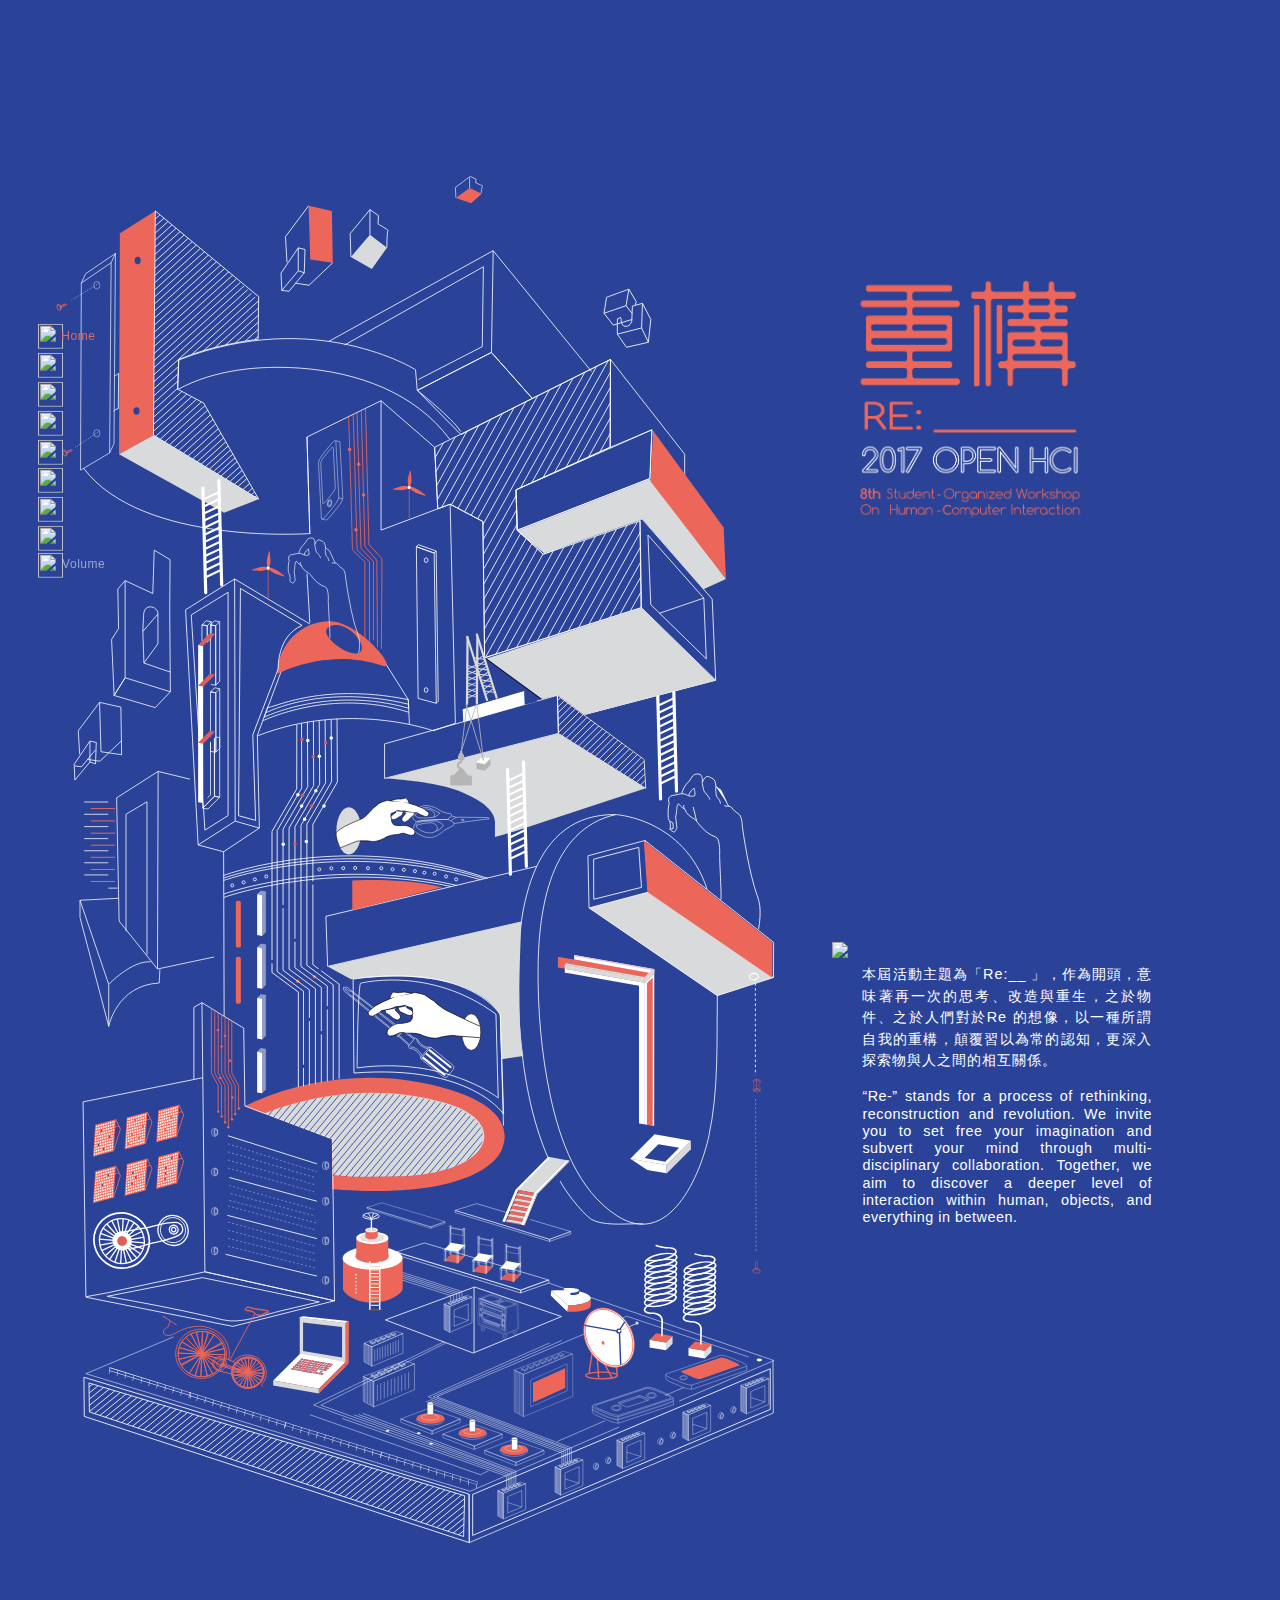
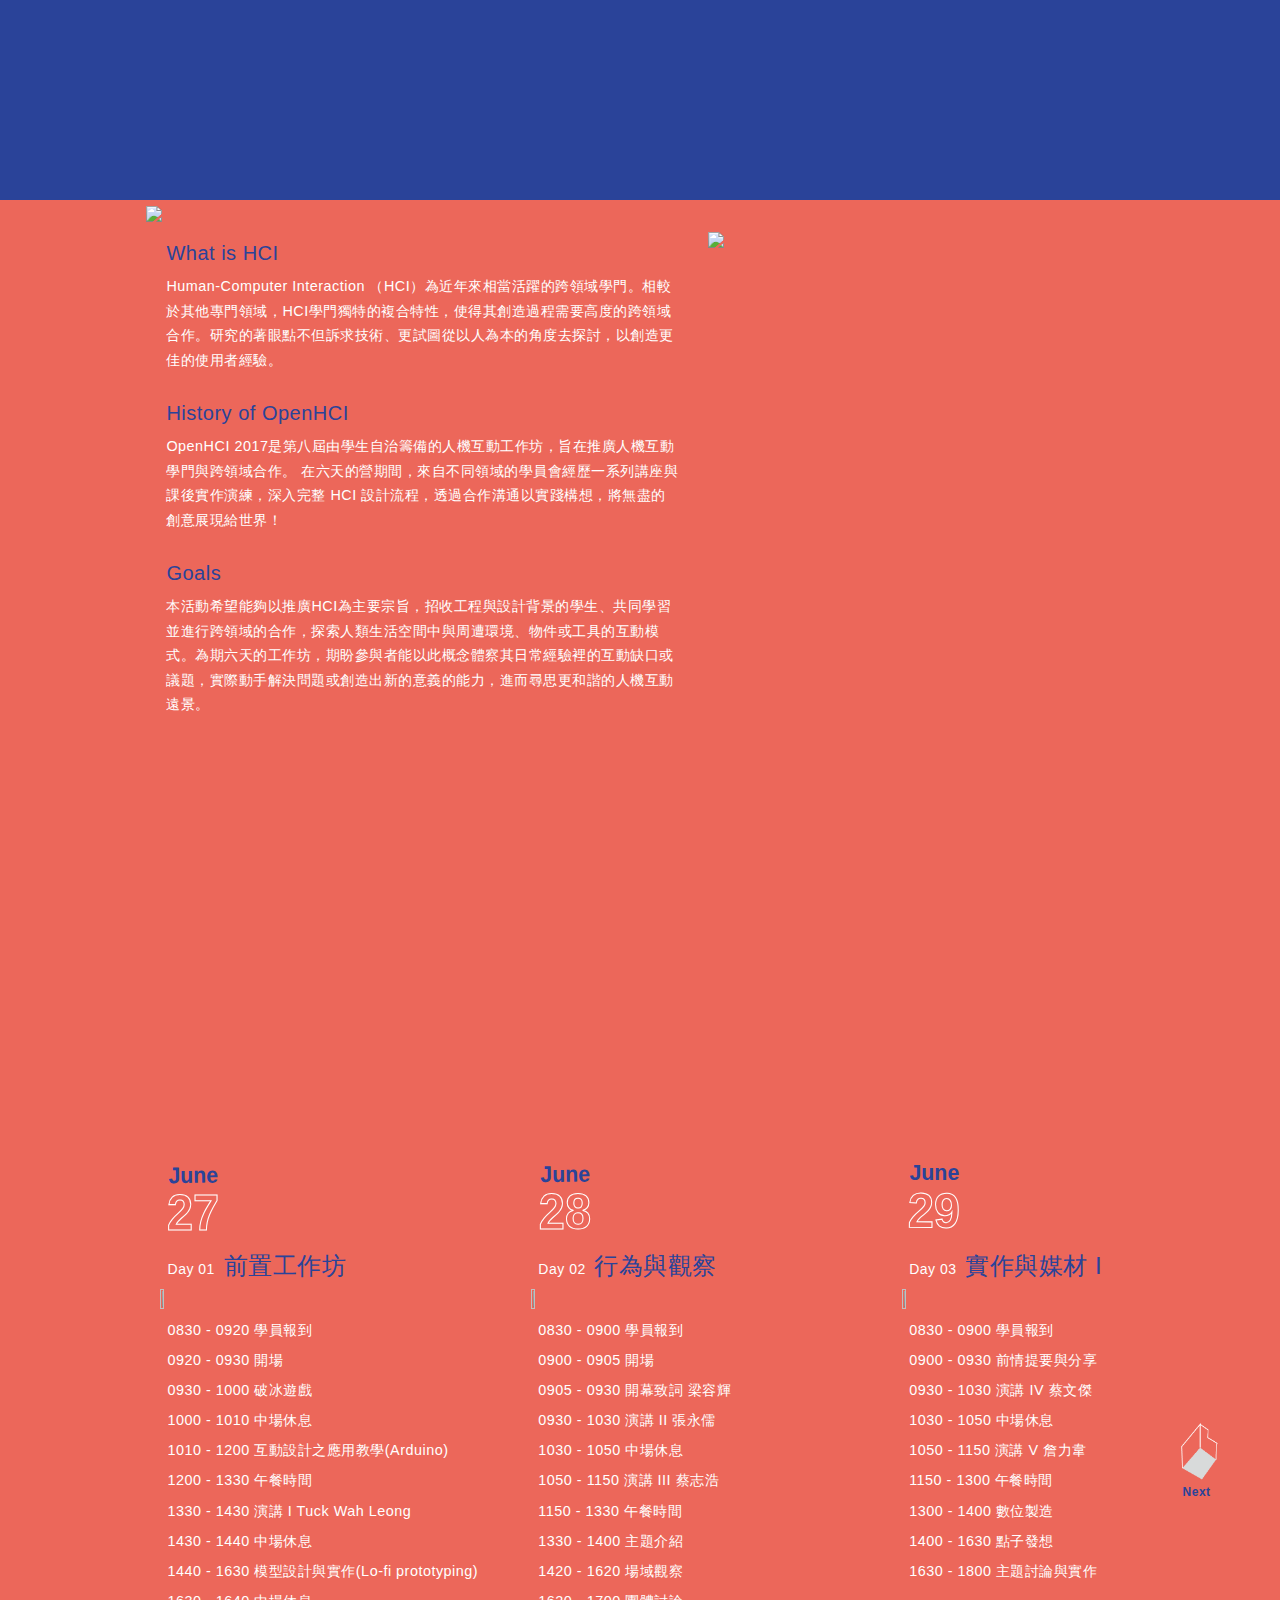
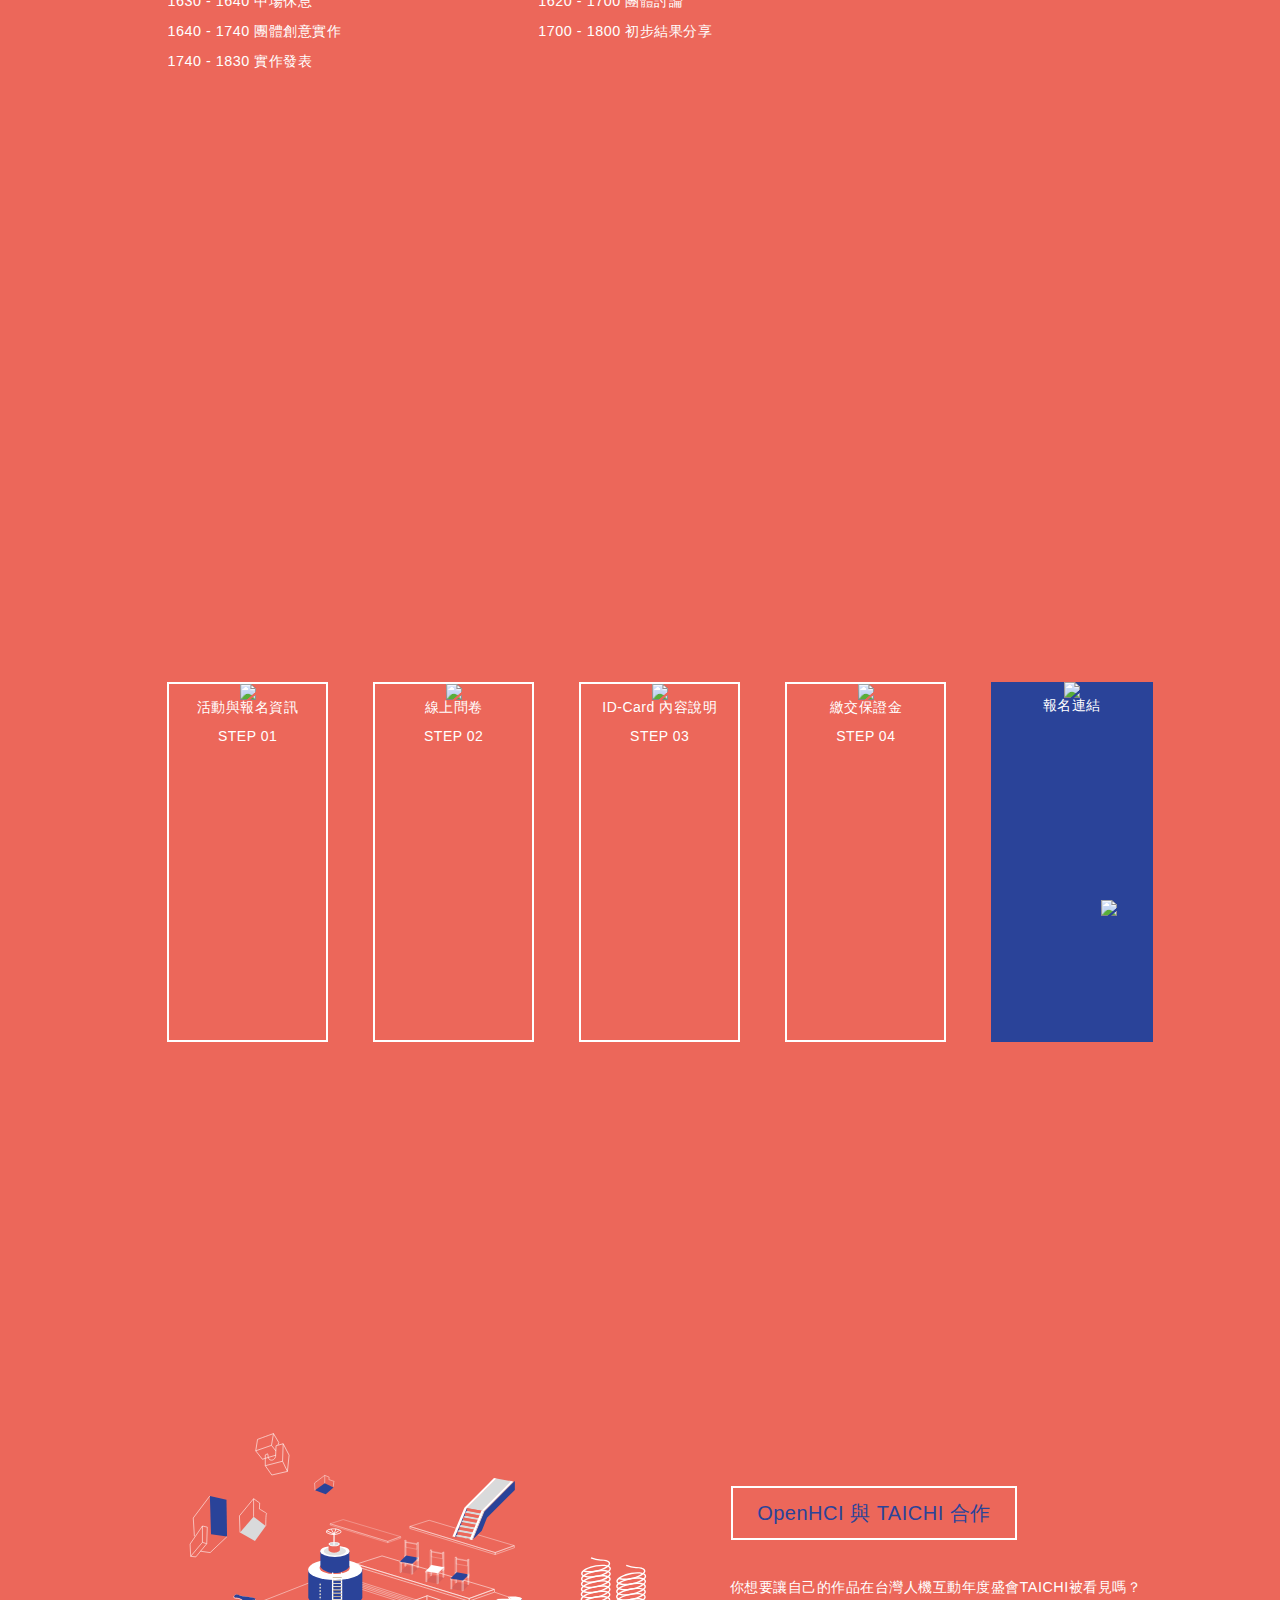
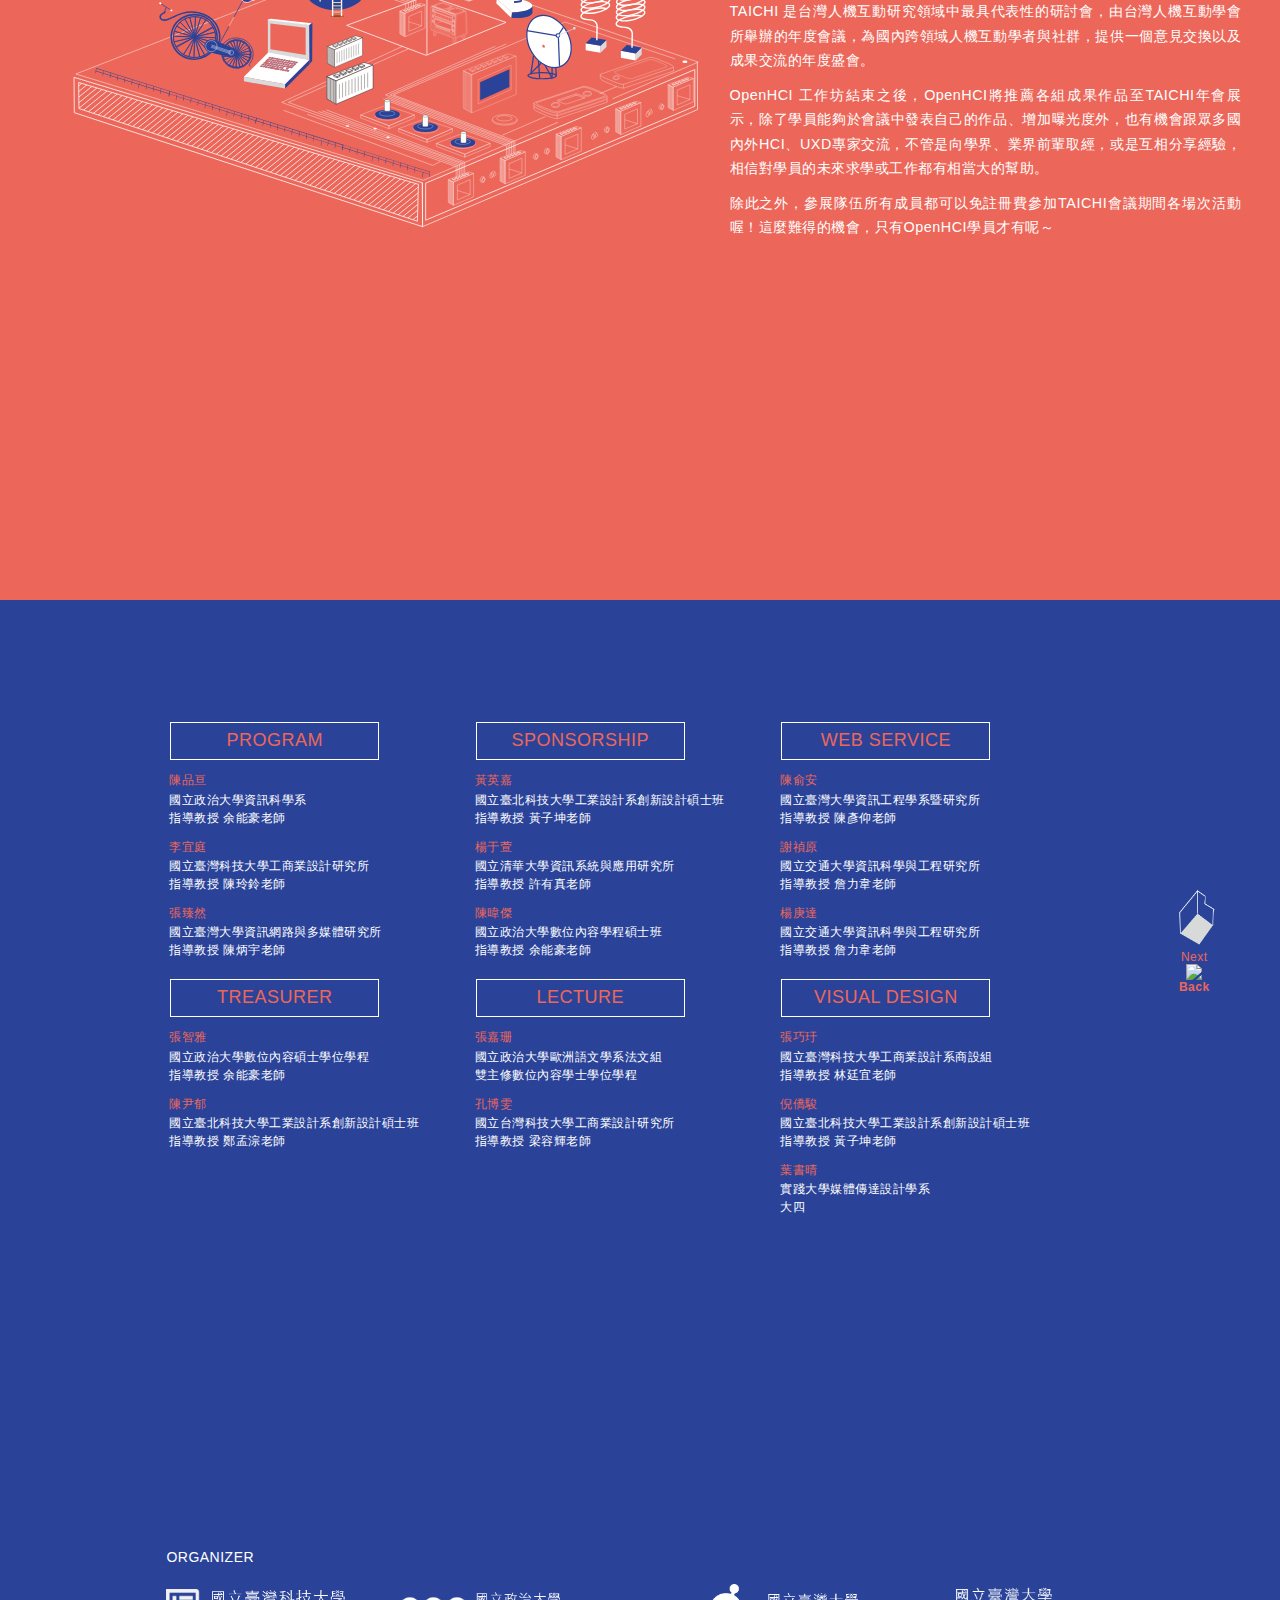
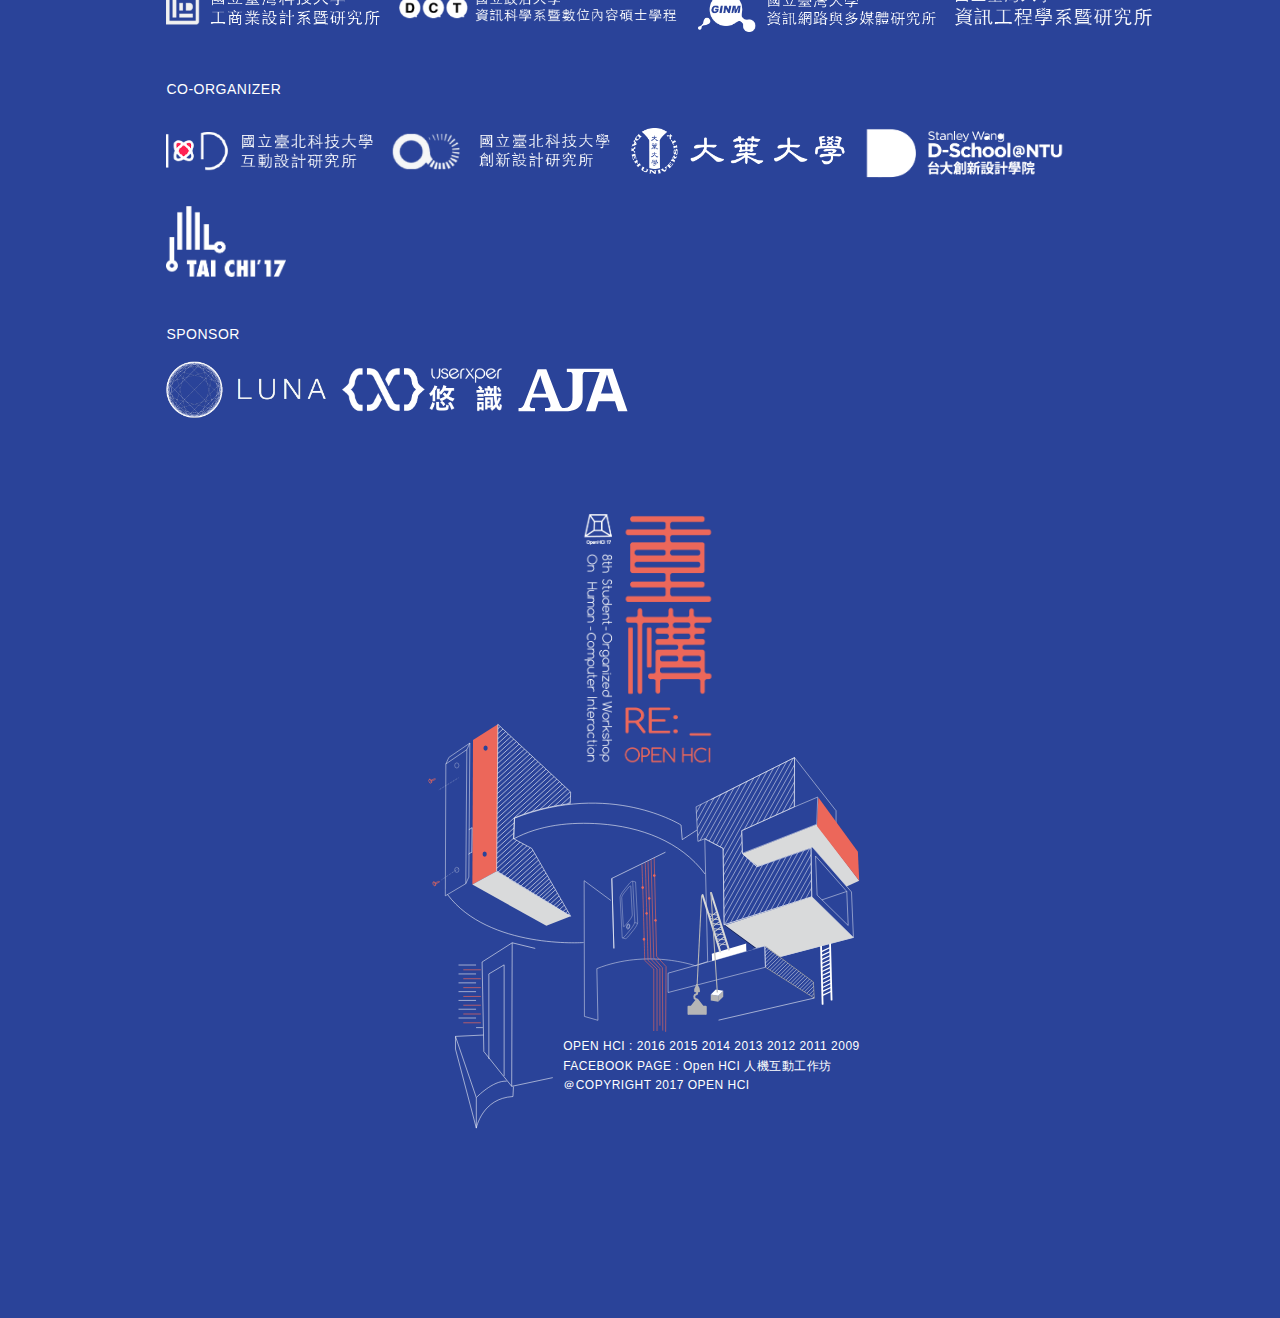
==== commit 59e589b0: "Program update" ====
--- a/index.html
+++ b/index.html
@@ -13,8 +13,7 @@
     <meta name="format-detection" content="telephone=no">
 
     <!-- SEO -->
-    <meta property="fb:app_id" content="303680970055439" />
-    <meta property="og:image" content="http://www.openhci.com/image/ogimg.png">
+    <meta property="og:image" content="http://www.openhci.com/image/ogimg02.png">
     <meta property="og:title" content="OpenHCI 2017 | Re:__ 重構">
     <meta property="og:description" content="OpenHCI 2017是第八屆由學生自治籌備的人機互動工作坊，旨在推廣人機互動學門與跨領域合作。 在六天的營期間，來自不同領域的學員會經歷一系列講座與課後實作演練，深入完整 HCI 設計流程，透過合作溝通以實踐構想，將無盡的創意展現給世界！
     本活動希望能夠以推廣HCI學門為主要宗旨，招收資訊工程與設計背景的學生，共同學習並進行跨領域的溝通與合作，且探索人類生活空間中與周遭環境、
@@ -279,9 +278,9 @@
               <img src="image/openHCI_web-10.svg" class="icon" width="7%" height="7%"/>
               <p>0830 - 0900  學員報到</p>
               <p>0900 - 0930  故事前情提要</p>
-              <p>0930 - 1030  演講 VI 林書漾</p>
+              <p>0930 - 1030  演講 VI 葉彥伯</p>
               <p>1030 - 1050  中場休息</p>
-              <p>1050 - 1150  演講 VII </p>
+              <p>1050 - 1150  準備中評 </p>
               <p>1150 - 1300  午餐時間</p>
               <p>1300 - 1400  各組準備中間提案</p>
               <p>1400 - 1610  中間提案</p>
@@ -315,7 +314,7 @@
               <img src="image/openHCI_web-10.svg" class="icon" width="7%" height="7%"/>
               <p>0830 - 0900  學員報到</p>
               <p>0900 - 0930  故事前情提要</p>
-              <p>0930 - 1030  演講 VIII </p>
+              <p>0930 - 1030  演講 VIII 林書漾</p>
               <p>1030 - 1050  中場休息</p>
               <p>1050 - 1150  演講 IX 宋恆</p>
               <p>1150 - 1300  午餐時間</p>
@@ -821,6 +820,13 @@
                     <div class="description">
                       國立臺北科技大學工業設計系創新設計碩士班<br/>
                       指導教授 黃子坤老師
+                    </div>
+                  </div>
+                  <div class="member">
+                    <div class="name">葉書晴</div>
+                    <div class="description">
+                      實踐大學媒體傳達設計學系<br/>
+                      大四
                     </div>
                   </div>
                 </div>
@@ -1010,7 +1016,6 @@
               <a href="2009/index.html" TARGET="_blank">2009</a>
           </div>
           <div>FACEBOOK PAGE : <a href="https://www.facebook.com/openhci/" target="_blank">Open HCI 人機互動工作坊</a></div>
-          <div>EMAIL : <a href="mailto:program@openhci.com">program@openhci.com</a></div>
           <div class="copyright">＠COPYRIGHT 2017 OPEN HCI</div>
         </div>
       </div>
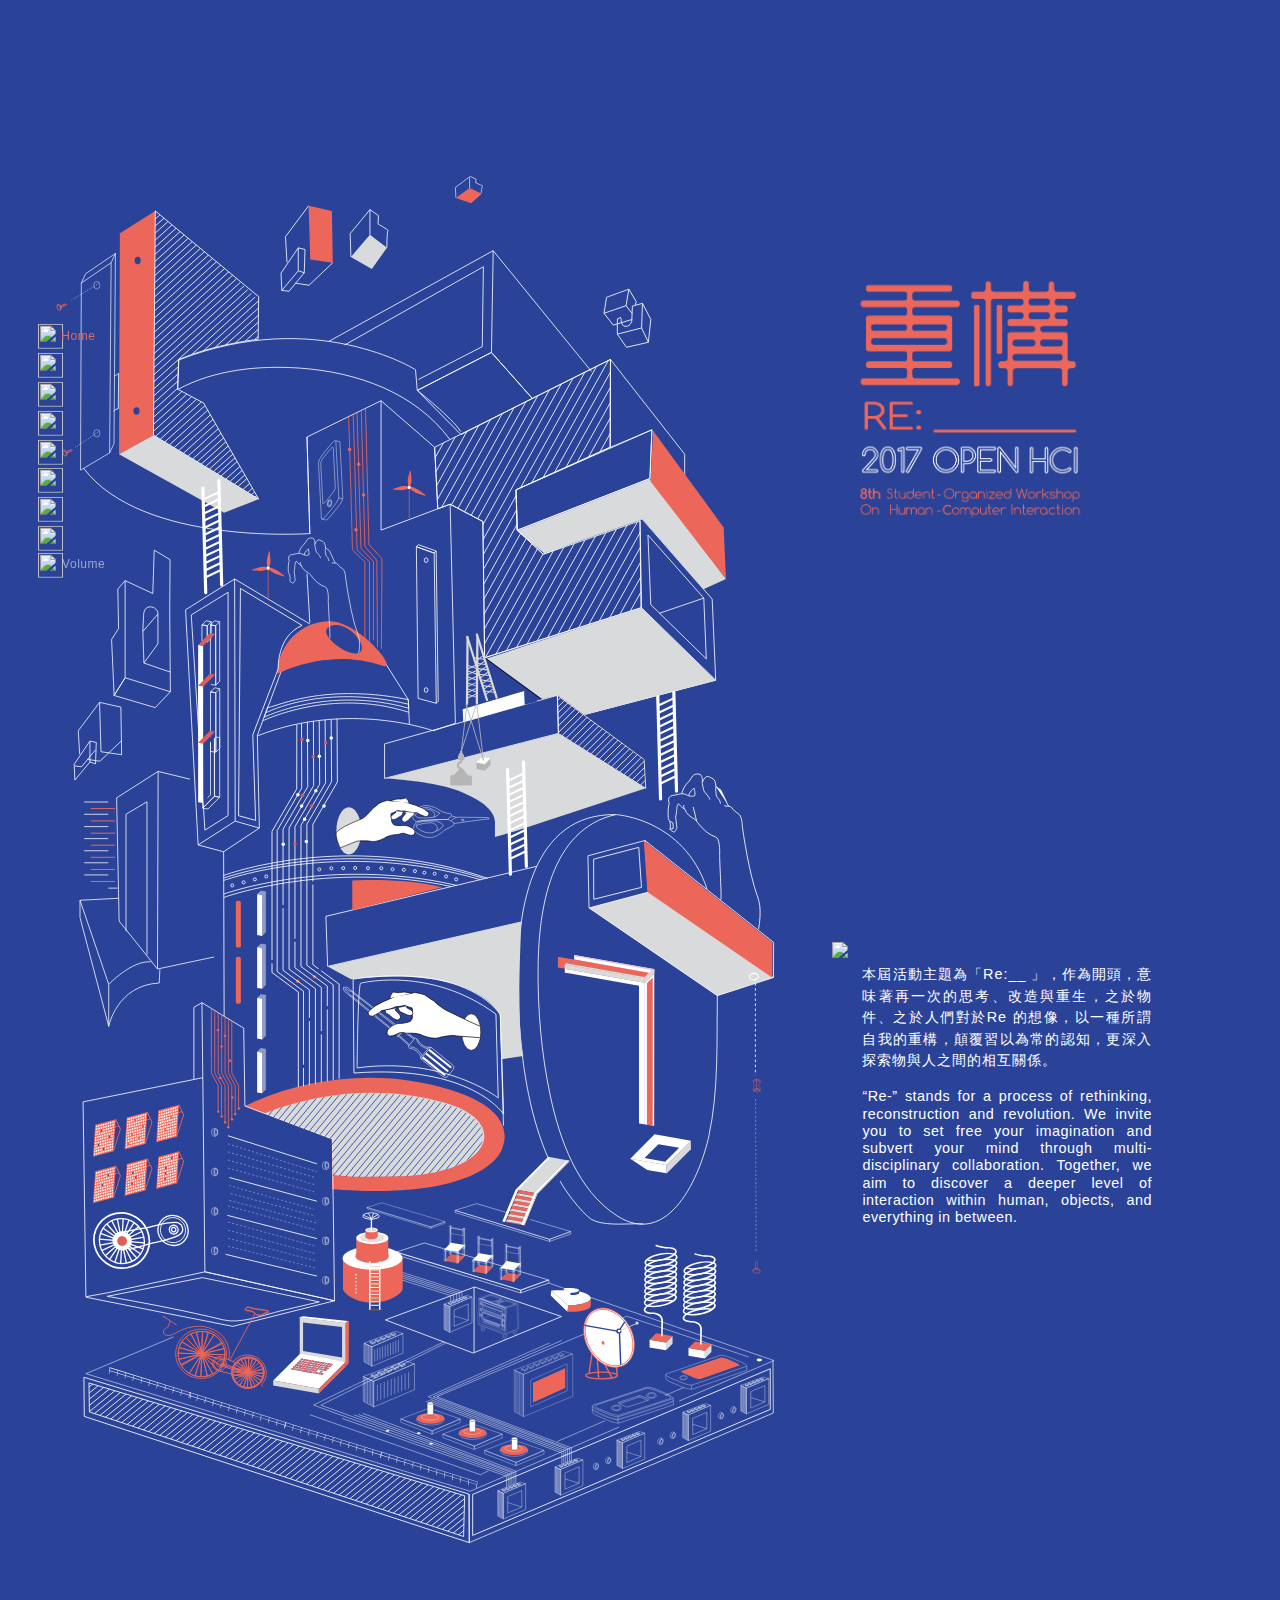
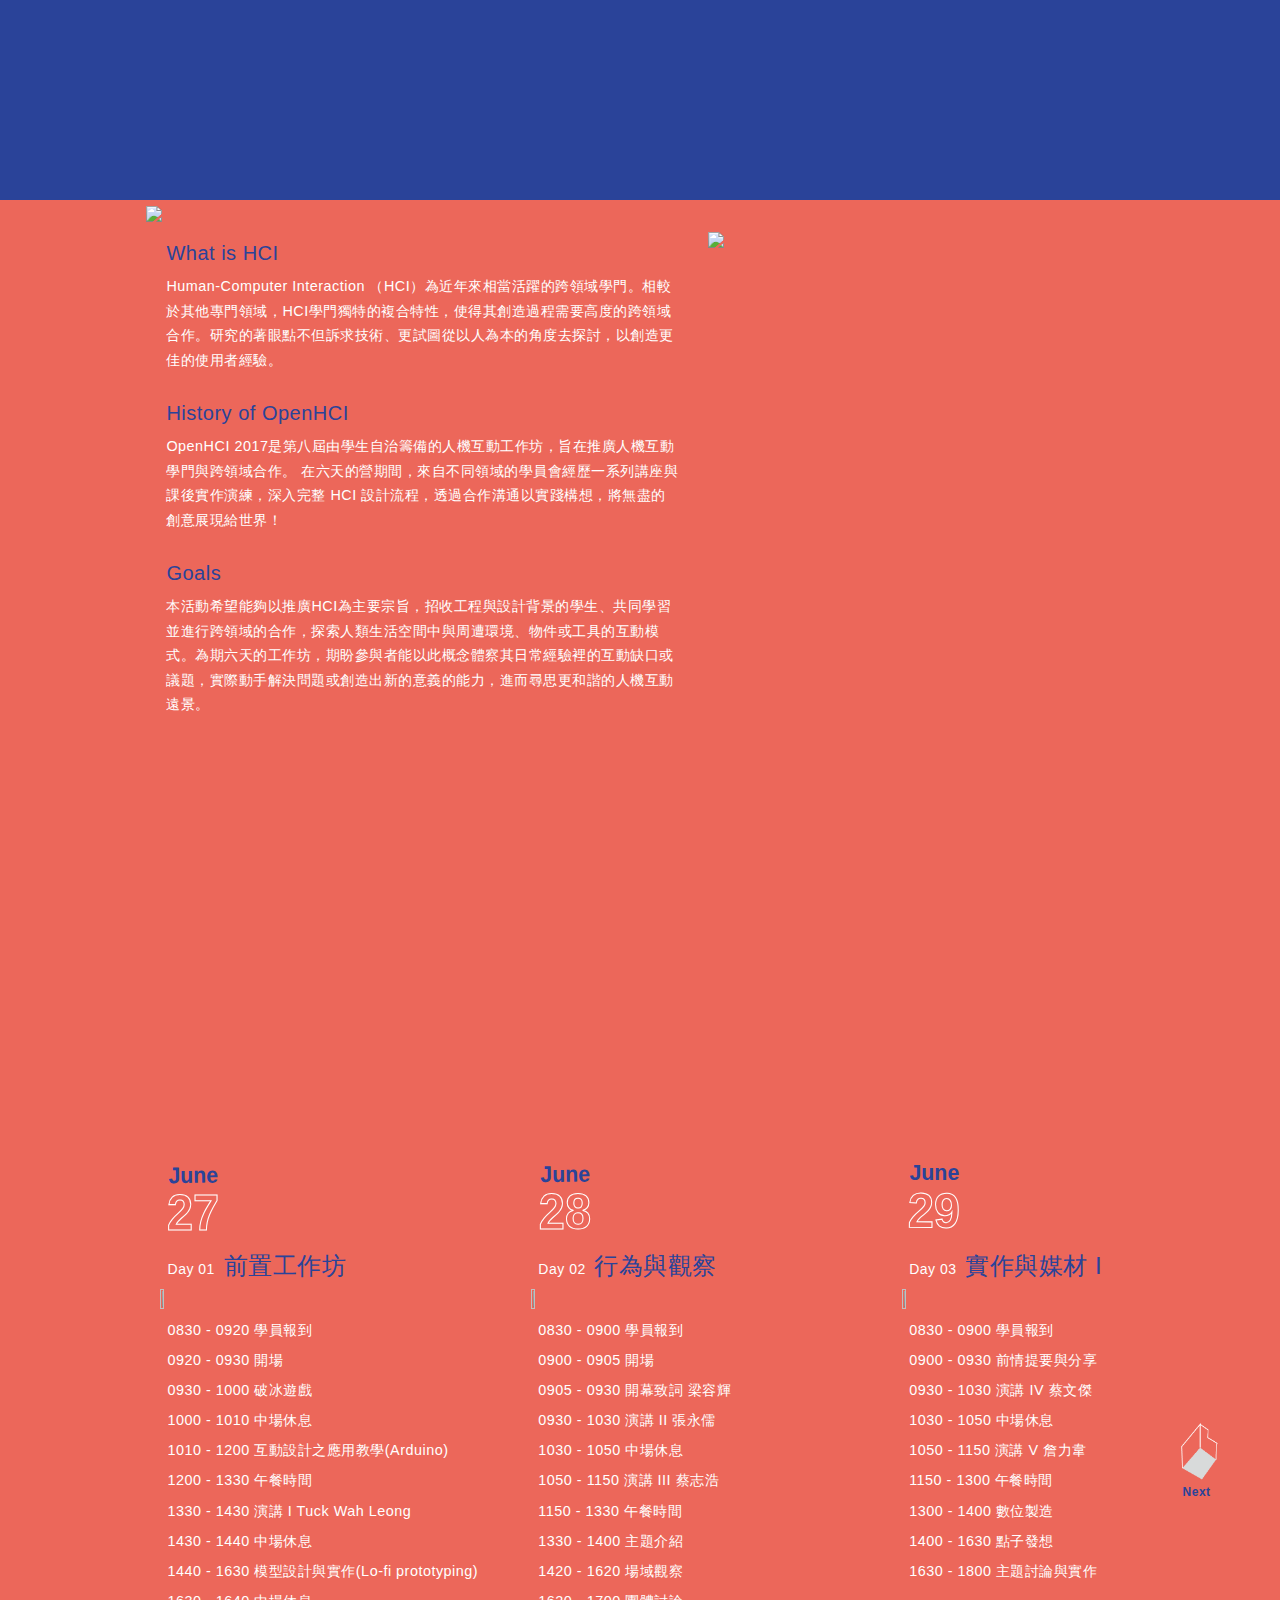
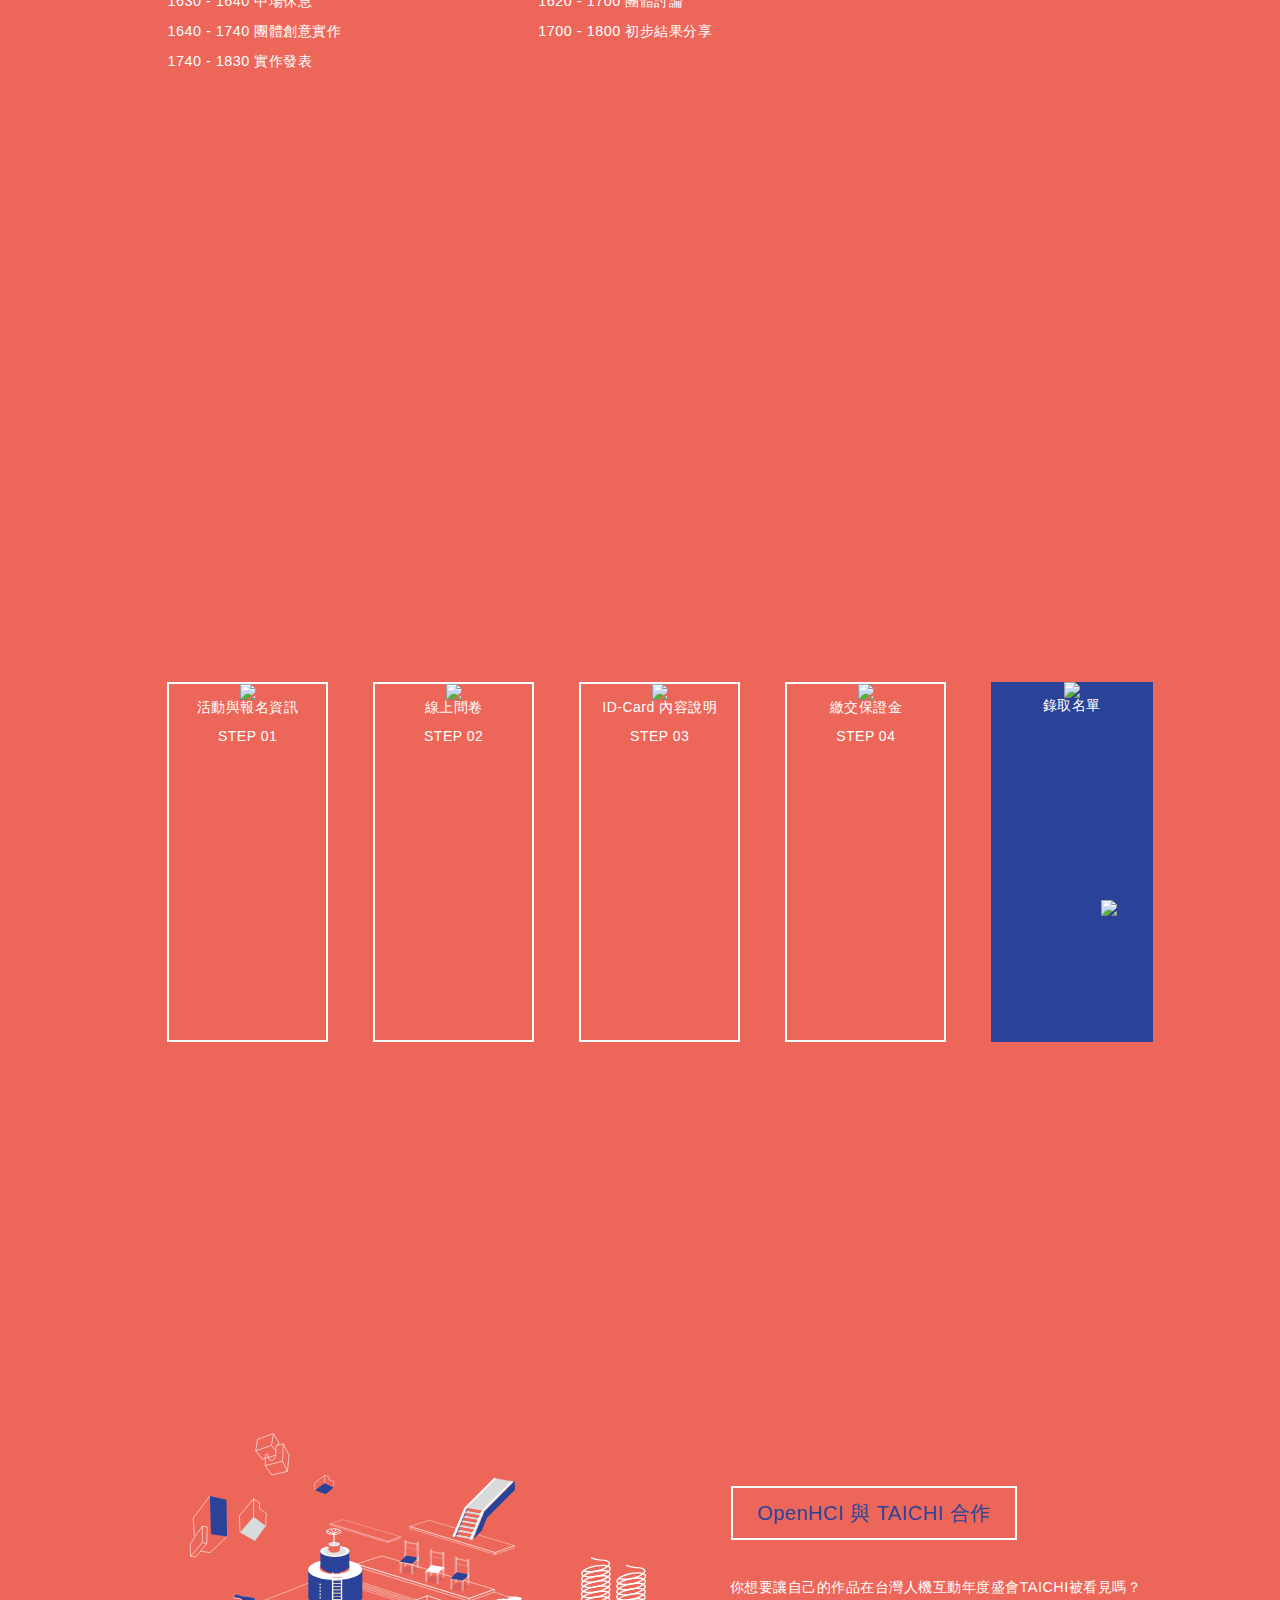
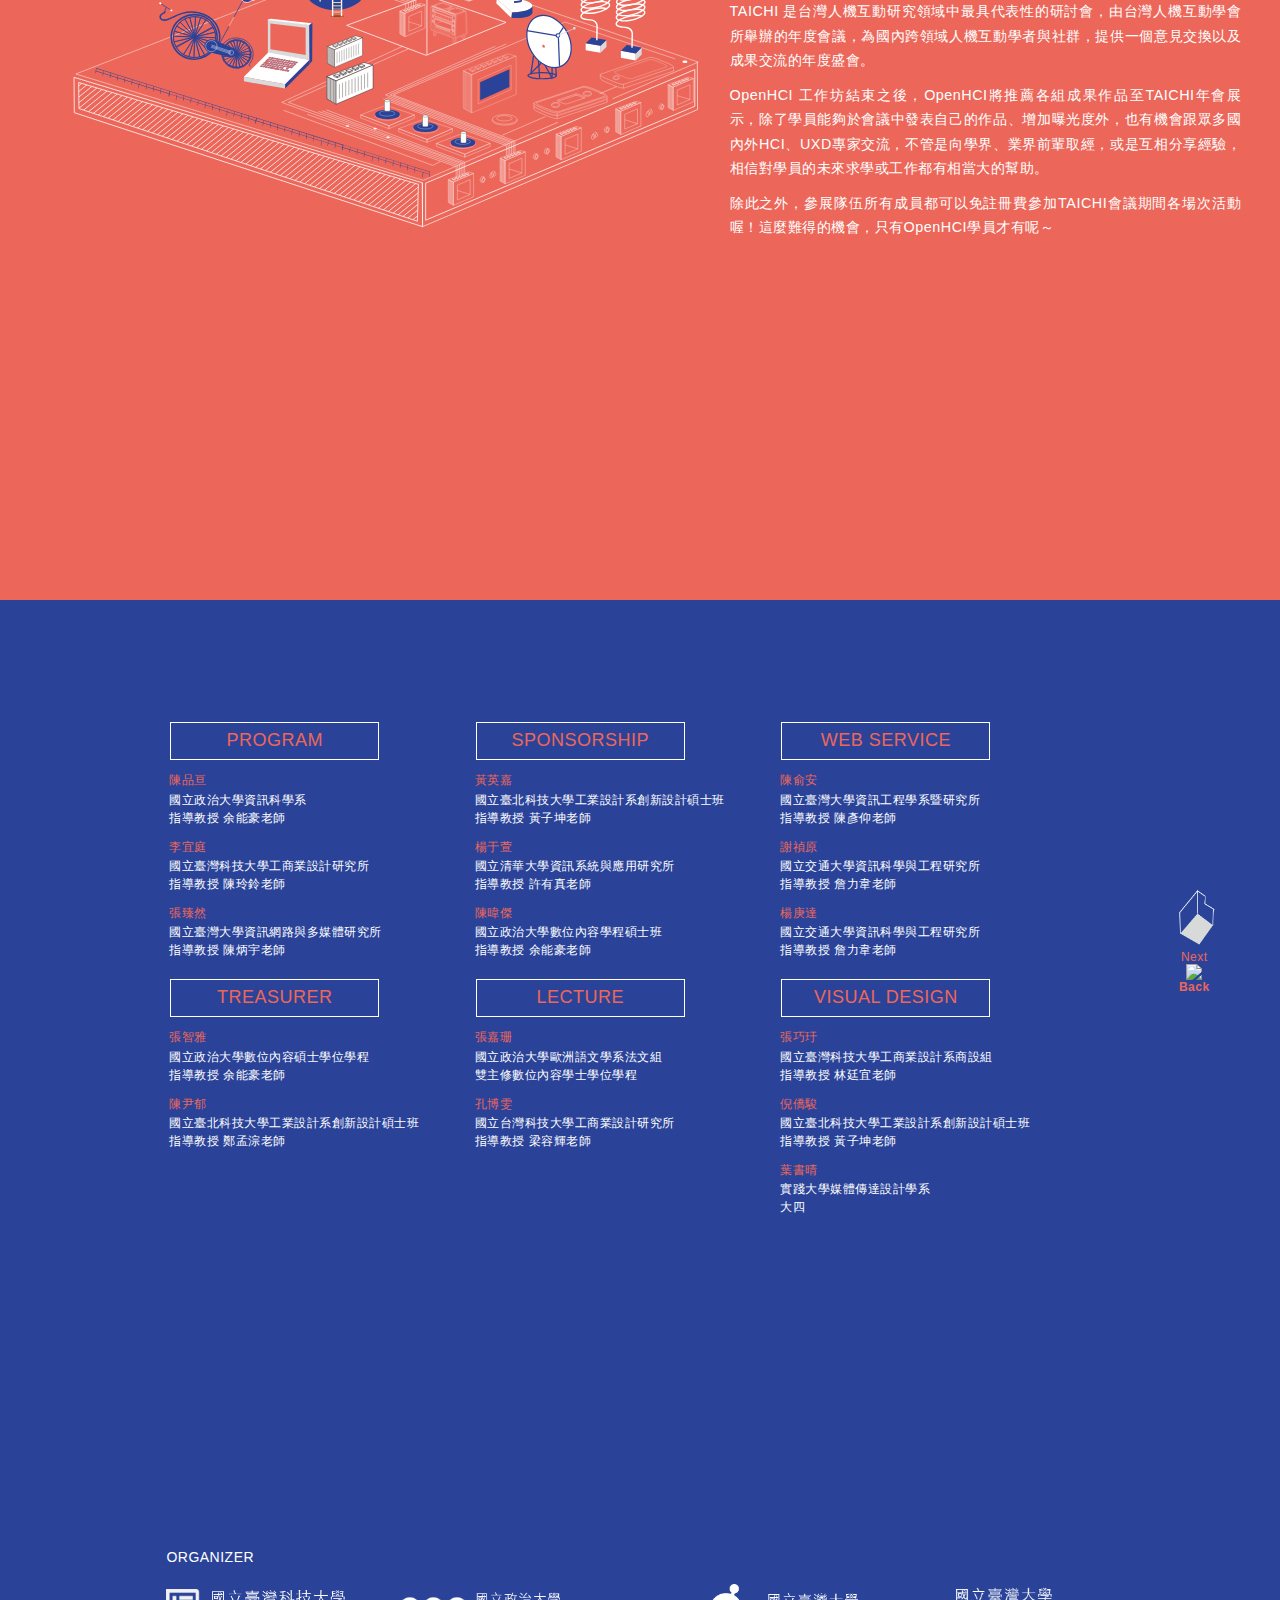
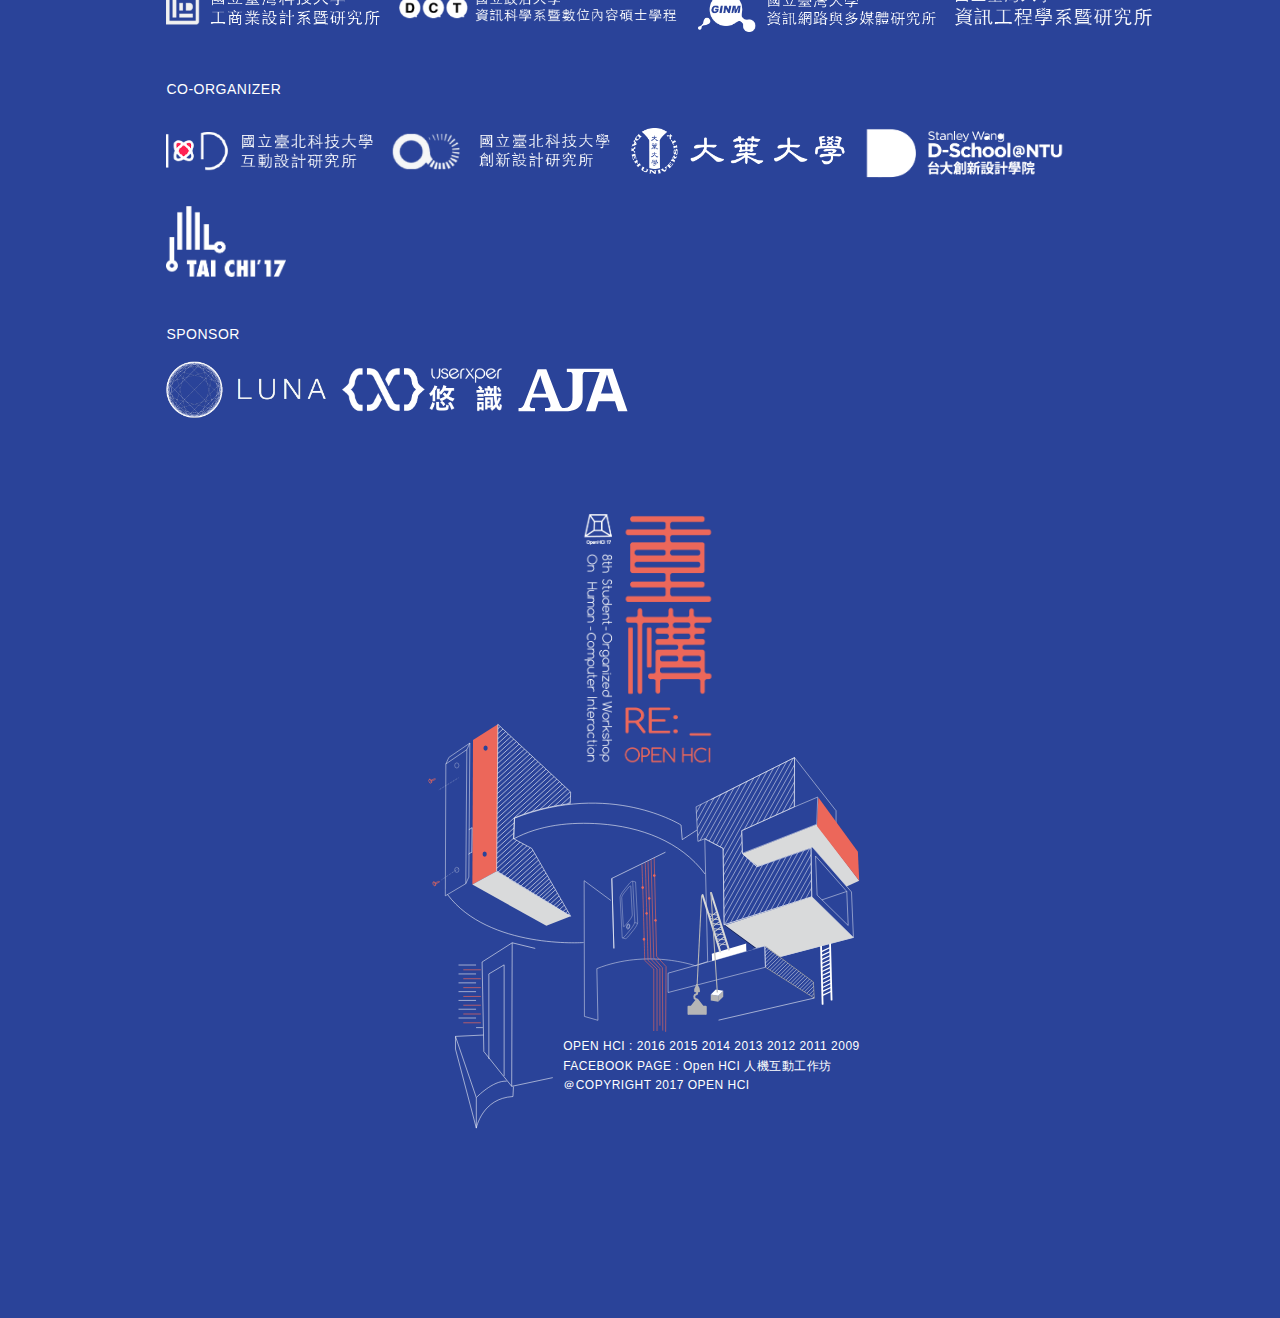
==== commit 6e371a77: "Update reg list" ====
--- a/index.html
+++ b/index.html
@@ -431,23 +431,21 @@
               </div>
             </div>
 
-             <a class="typeform-share button" href="https://openhci2017.typeform.com/to/SttI6X" data-mode="popup">
+             
              <div class="cart cart5" data-index="5">
                <div class="img-text">
                  
                  <img src="image/regList.svg" width="95%" />
                    
                   <div class="text">
-                    報名連結
+                    錄取名單
                   </div>
                  <div class="hover-sign"></div>
                 </div>
 
               </div>
-            </a>
-            <script> 
-                  (function() { var qs,js,q,s,d=document, gi=d.getElementById, ce=d.createElement, gt=d.getElementsByTagName, id="", b="https://embed.typeform.com/"; if(!gi.call(d,id)){ js=ce.call(d,"script"); js.id=id; js.src=b+"embed.js"; q=gt.call(d,"script")[0]; q.parentNode.insertBefore(js,q) } })() 
-            </script>
+            
+            
           </div>
 
           <div class="btn-container">
@@ -644,6 +642,41 @@
         </div>
 
         <div class="step05 animate-right">
+          <div class="content">
+            <div class="content-top">
+              <p>
+                <span style="font-weight: 400;">報名正取名單</span><br>
+                ★ 錄取名單依姓氏筆畫排序，分隊名單將另行公佈。
+              </p>
+              <p>
+                王Ｏ弘 王Ｏ玄 王Ｏ㚬 王Ｏ英 王Ｏ澍 王Ｏ樺<br>
+                古Ｏ樺 古Ｏ濤 江Ｏ璇 何Ｏ錚 吳Ｏ宇 吳Ｏ瑤<br>
+                吳Ｏ霖 李Ｏ 李Ｏ嘉 周Ｏ其 林Ｏ晴 林Ｏ萱<br>
+                施Ｏ豪 胡Ｏ揚 倪Ｏ廷 凌Ｏ廷 張Ｏ佳 郭Ｏ妤<br>
+                陳Ｏ帆 陳Ｏ昕 陳Ｏ傑 陳Ｏ儒 游Ｏ霖 程Ｏ<br>
+                黃Ｏ 黃Ｏ真 黃Ｏ然 劉Ｏ秀 劉Ｏ姍 劉Ｏ菁<br>
+                劉Ｏ勳 蔡Ｏ宇 蔡Ｏ芸 蕭Ｏ哲 謝Ｏ宇 謝Ｏ庭<br>
+                簡Ｏ廷 蘇Ｏ生
+              </p>
+
+            </div>
+            <div class="content-bottom">
+              <p>
+                <span style="font-weight: 400;">報名備取名單</span><br>
+                ★ 備取名單依姓氏筆畫排序，備取名額依照正取放棄人數調整，並於6/17(六) 17:00後另行電話通知。
+              </p>
+              <p>
+                丁Ｏ鈞 江Ｏ蓉 李Ｏ怡 林Ｏ安 施Ｏ庭 張Ｏ綺<br>
+                張Ｏ蘊 許Ｏ廷 陳Ｏ字 陳Ｏ呈 曾Ｏ杰 游Ｏ詮<br> 
+                黃Ｏ庭 黃Ｏ婷 黃Ｏ霆 楊Ｏ容 劉Ｏ媺 鄭Ｏ元<br> 
+                鄭Ｏ心 鄭Ｏ彤 簡Ｏ君 簡Ｏ恩
+              </p>
+              <p>
+                <span style="font-weight: 400;">報名保證金繳交須知</span><br>
+                請以上正取同學參照「step4繳交保證金」進行保證金繳交作業。
+              </p>
+            </div>
+          </div>
         </div>
 
       </div>
@@ -1031,10 +1064,10 @@
     <!-- Include all compiled plugins (below), or include individual files as needed -->
     <script src="bootstrap/js/bootstrap.min.js"></script>
 
-    <script src="js/main.js"></script>
-    <script type="text/javascript" src="js/slideNav.js" ></script>
+    <script src="js/main.js" async></script>
+    <script type="text/javascript" src="js/slideNav.js"></script>
     <script src="js/programPage.js"></script>
-    <script type="text/javascript" src="js/jquery.diyslider.min.js"></script>
+    <script type="text/javascript" src="js/jquery.diyslider.min.js" ></script>
     <script type="text/javascript" src="js/animate.js"></script>
     <script type="text/javascript" src="js/crewPage.js"></script>
     <script src="js/registration.js"></script>
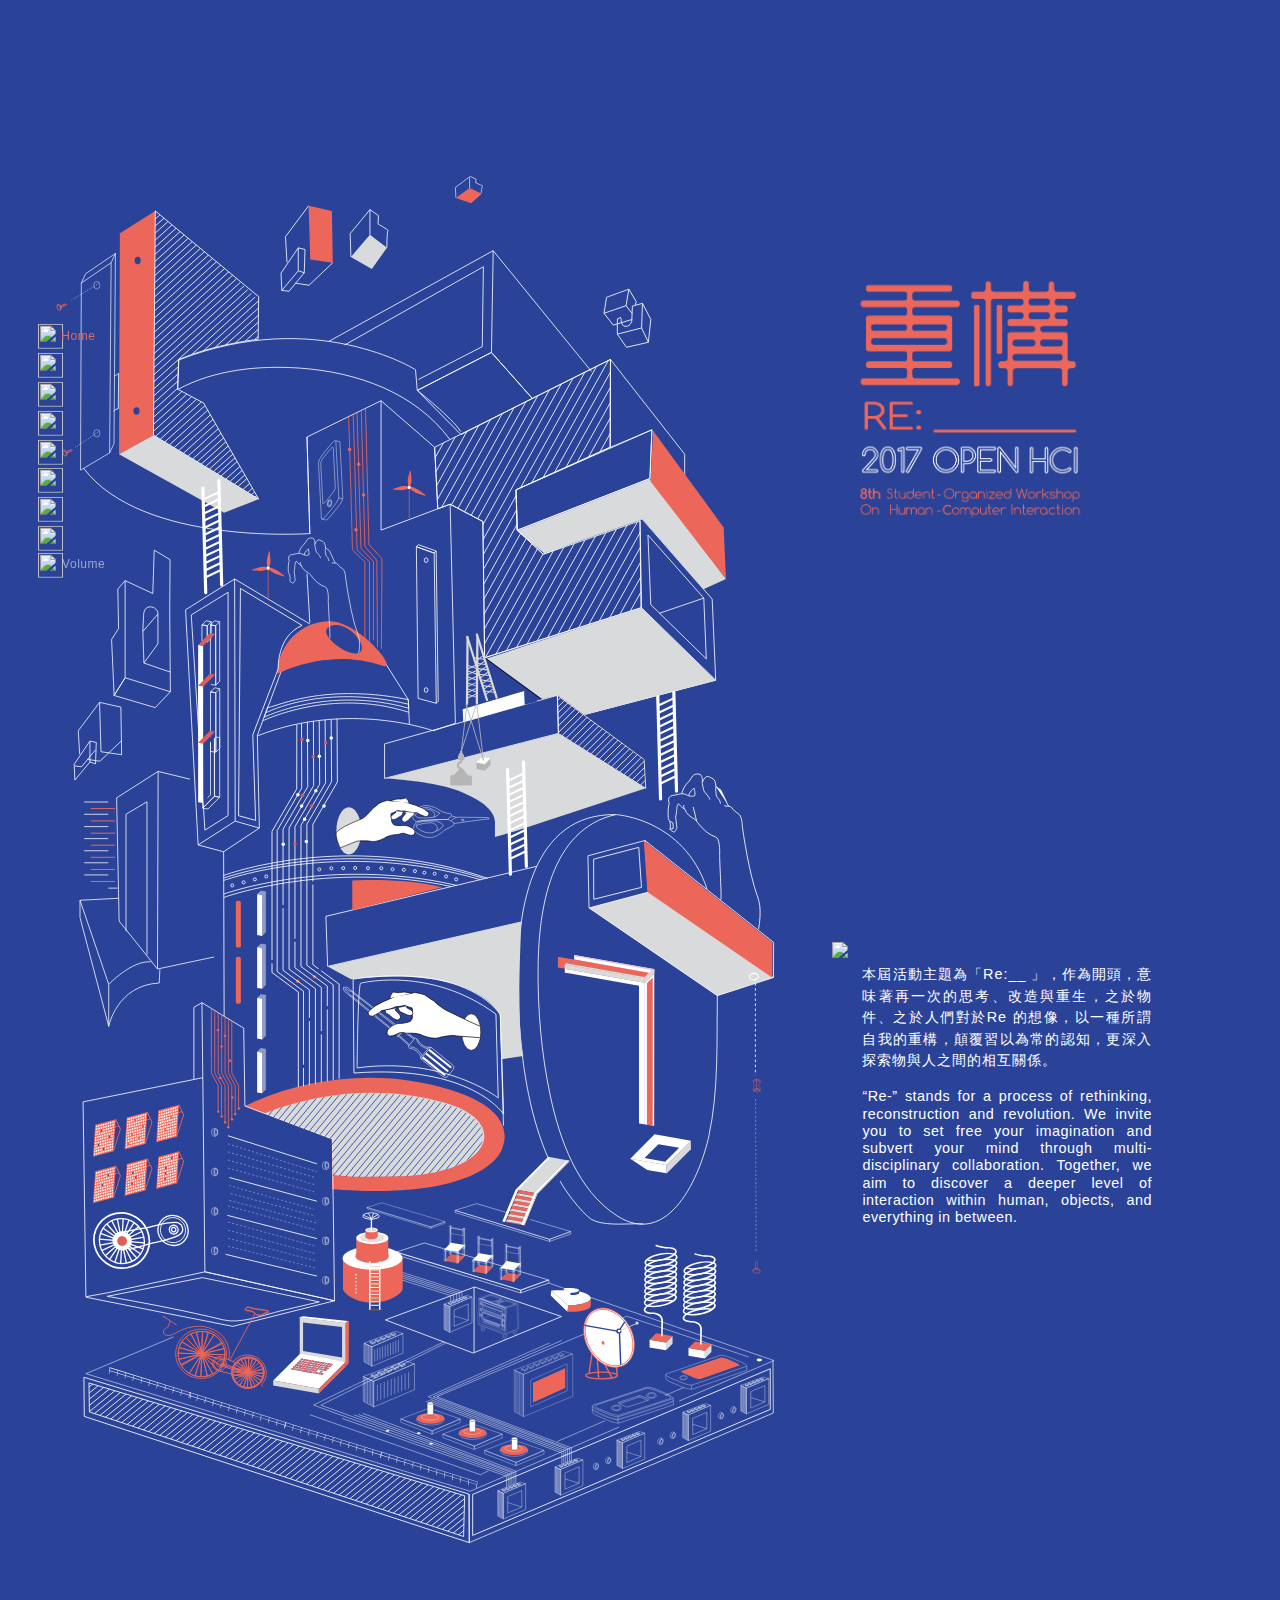
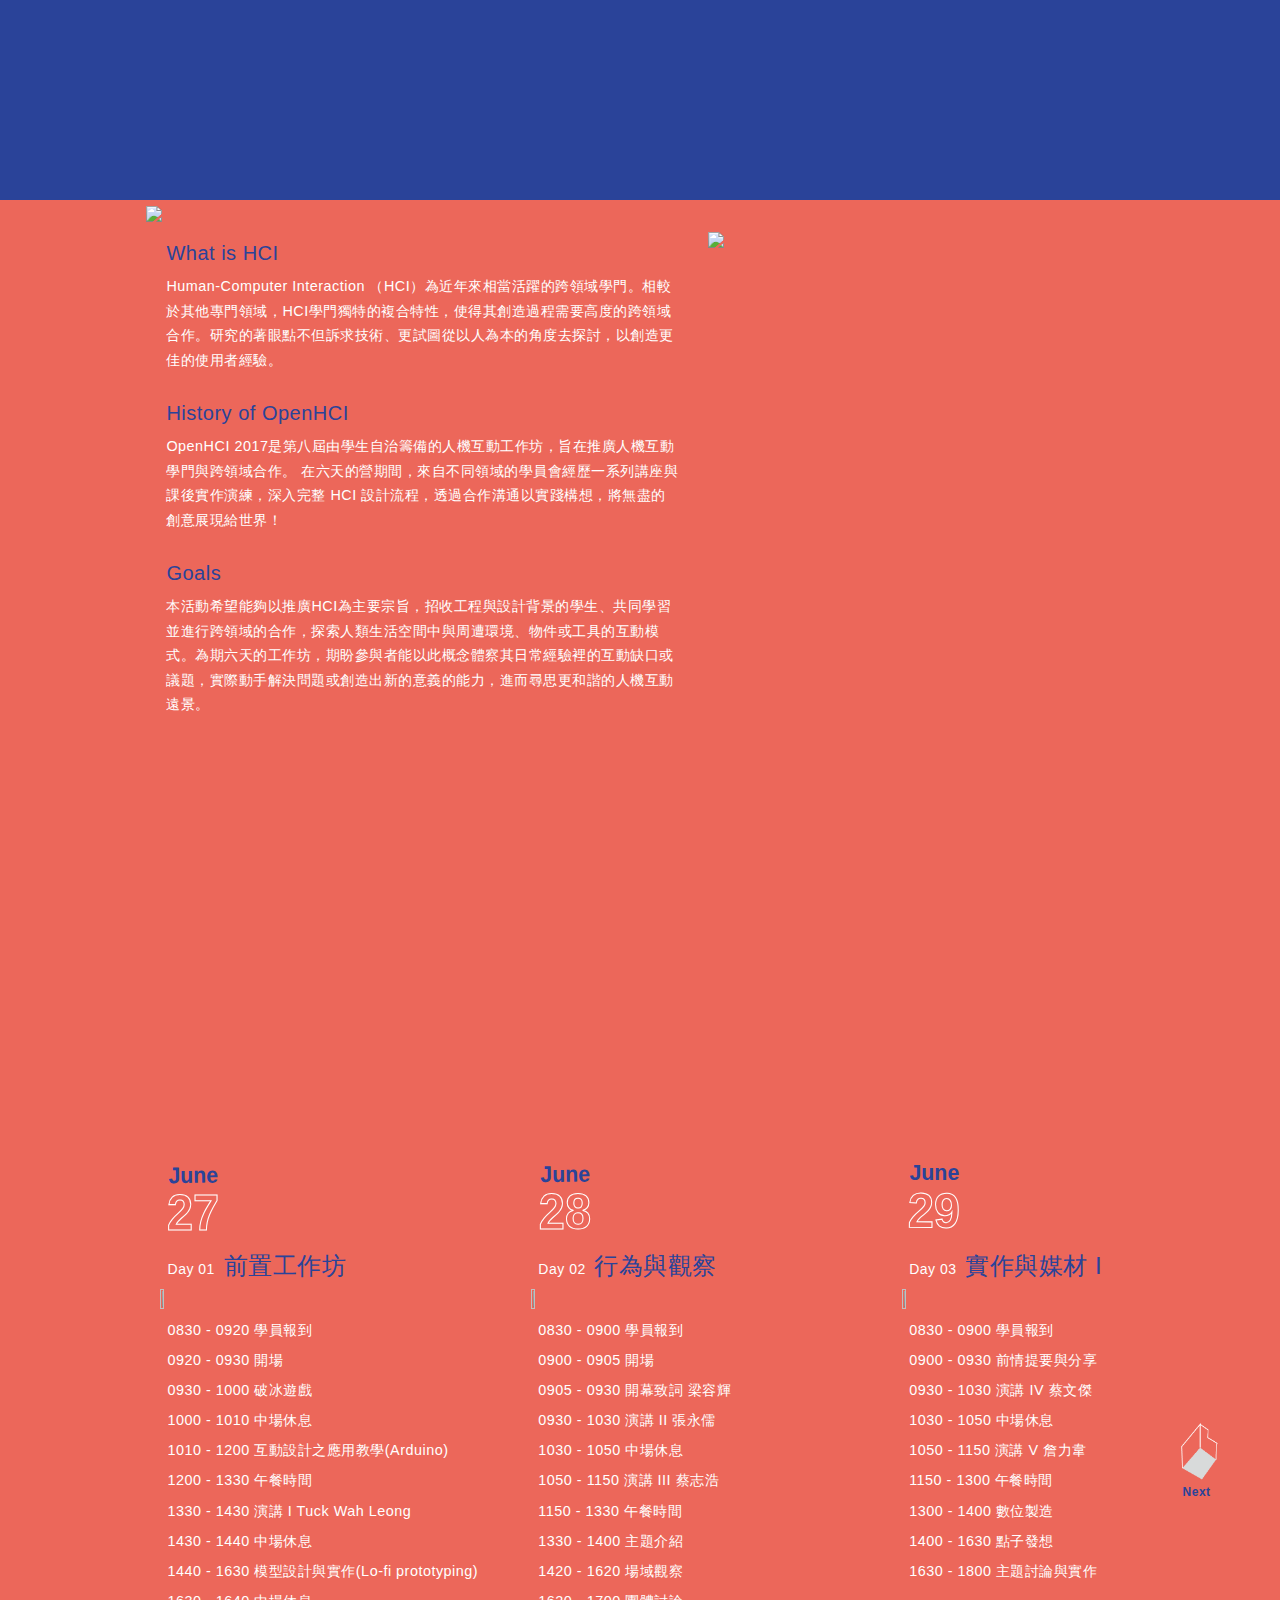
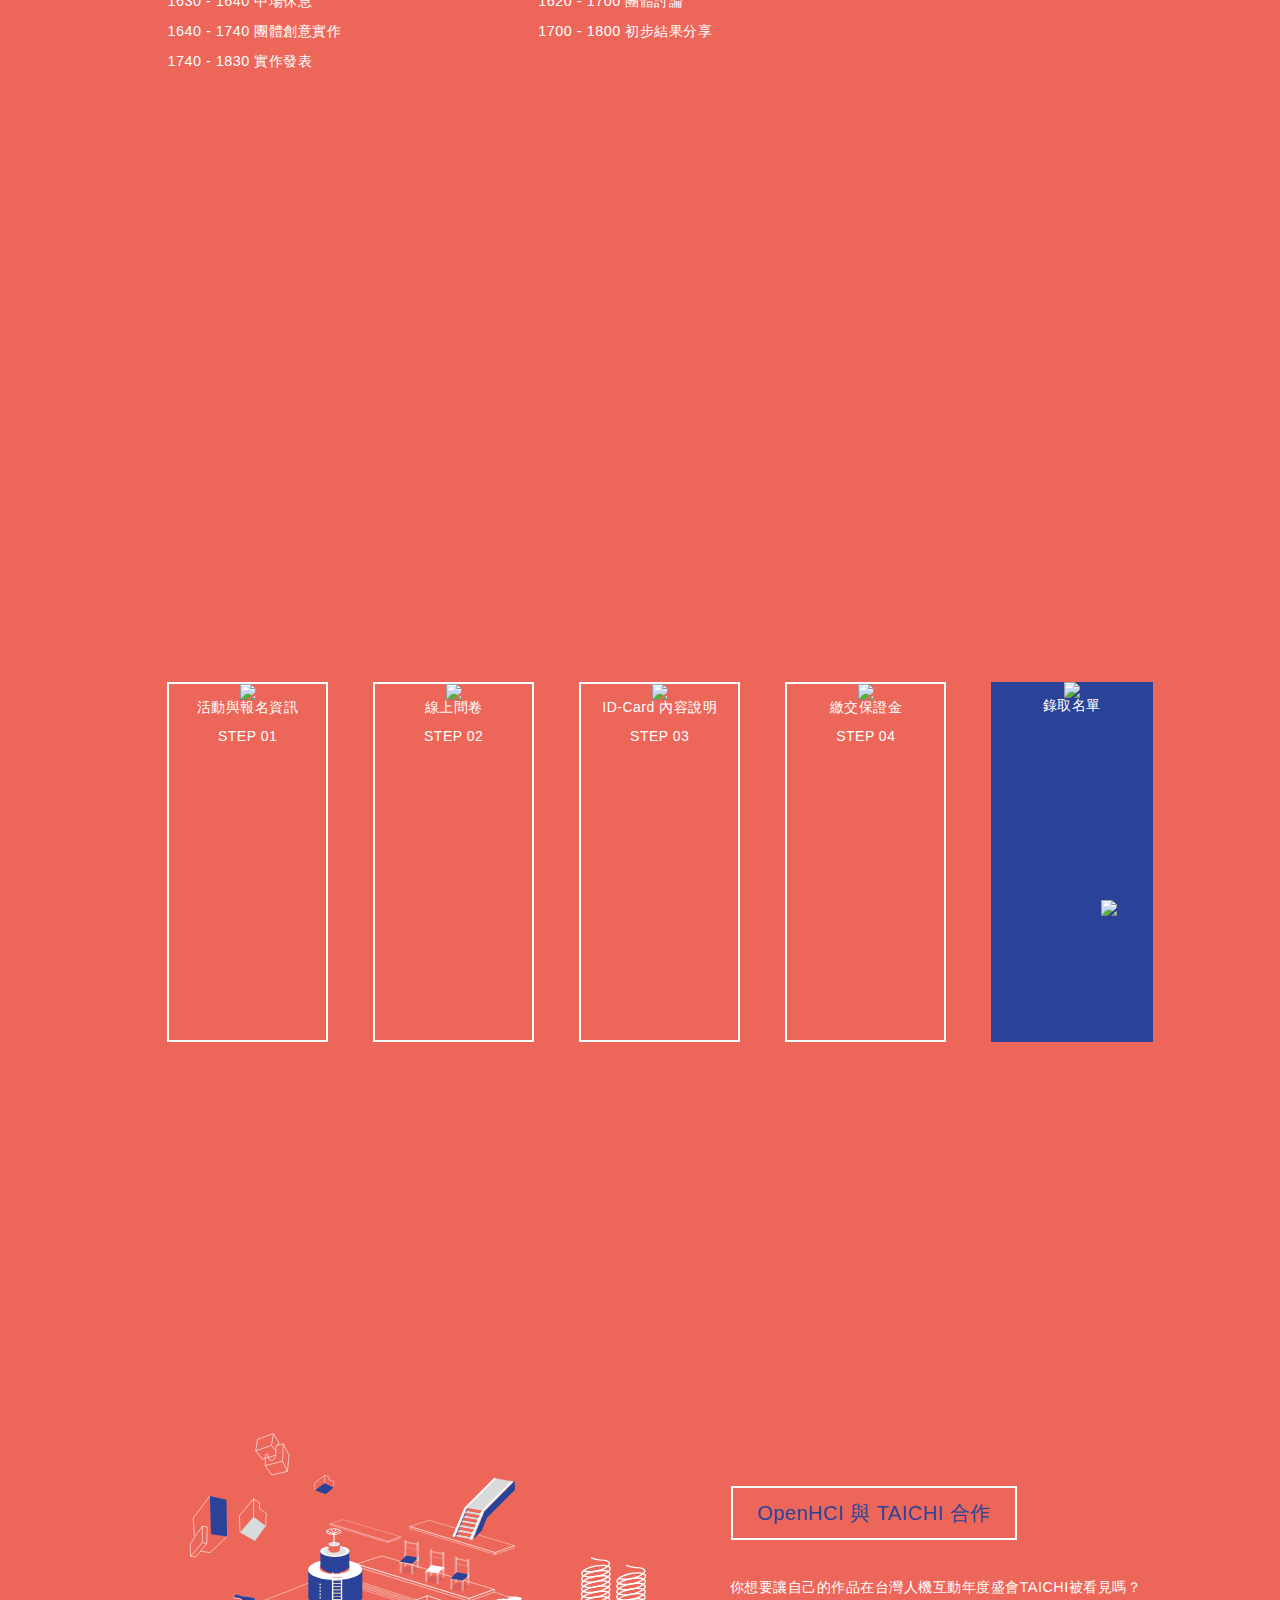
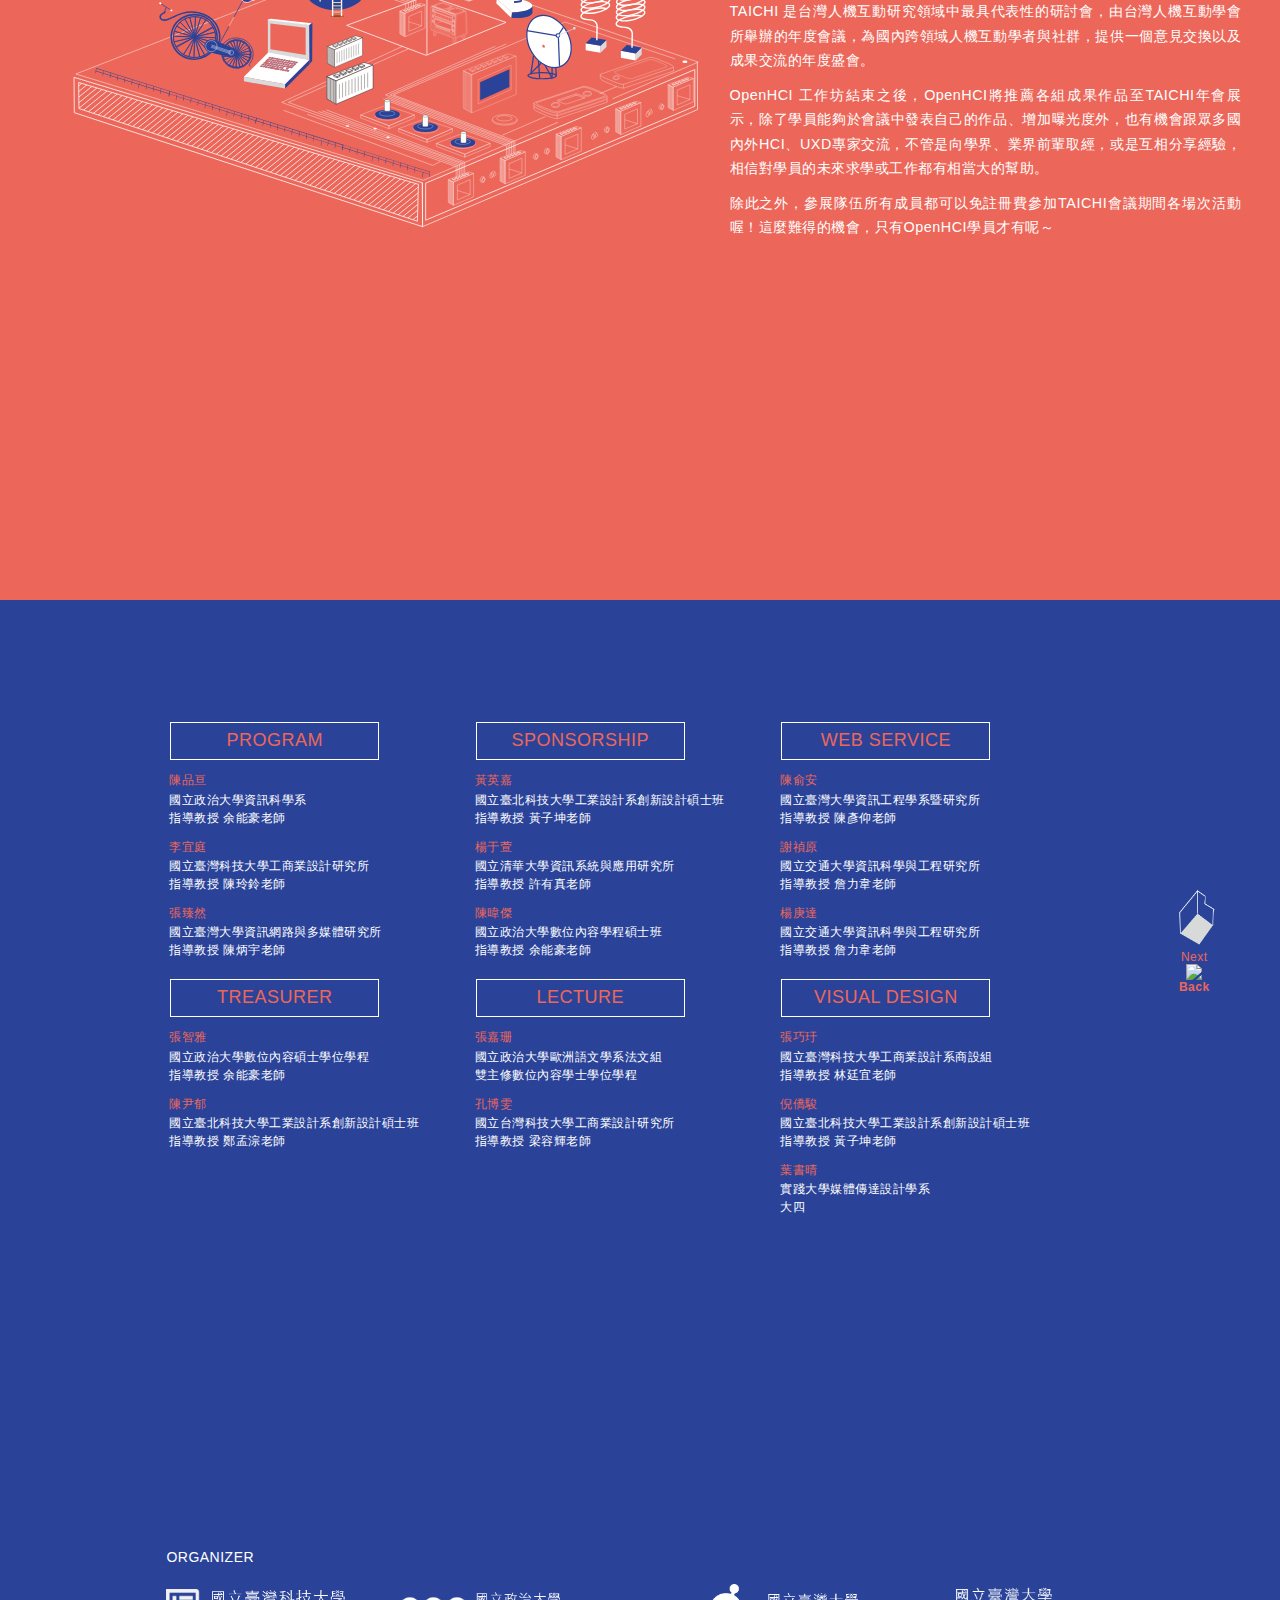
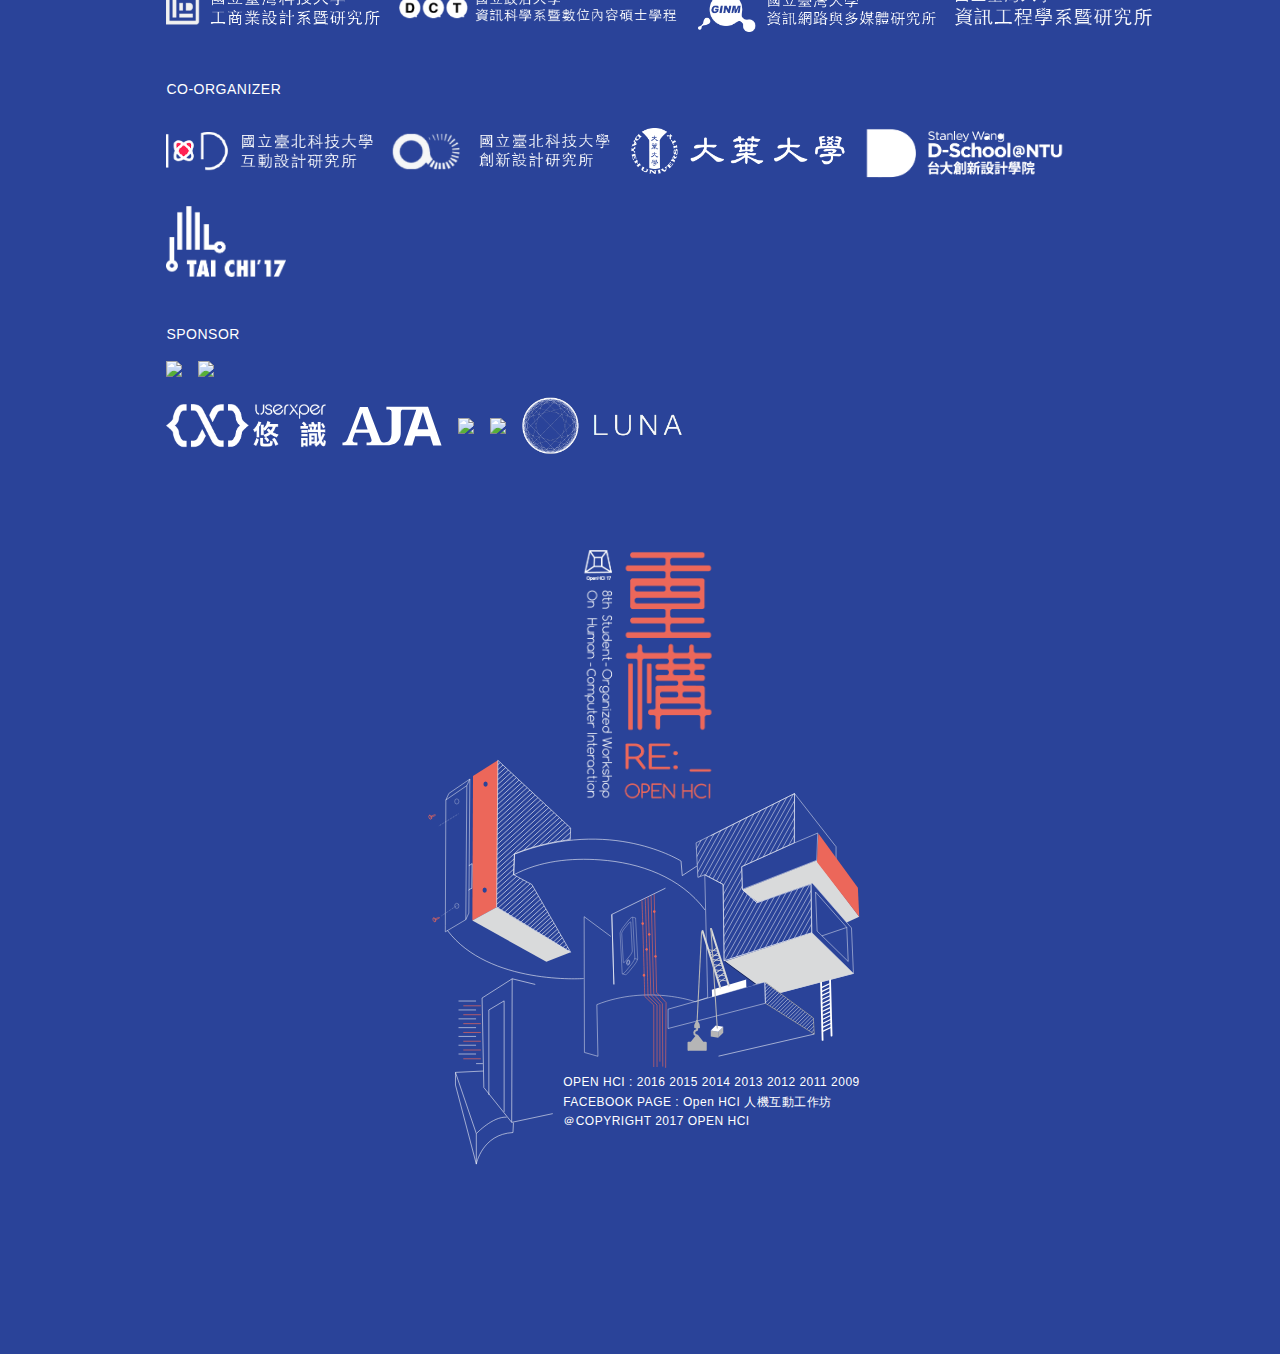
==== commit 97860e13: "update" ====
--- a/index.html
+++ b/index.html
@@ -314,9 +314,9 @@
               <img src="image/openHCI_web-10.svg" class="icon" width="7%" height="7%"/>
               <p>0830 - 0900  學員報到</p>
               <p>0900 - 0930  故事前情提要</p>
-              <p>0930 - 1030  演講 VIII 林書漾</p>
+              <p>0930 - 1030  演講 VII 林書漾</p>
               <p>1030 - 1050  中場休息</p>
-              <p>1050 - 1150  演講 IX 宋恆</p>
+              <p>1050 - 1150  演講 VIII 宋恆</p>
               <p>1150 - 1300  午餐時間</p>
               <p>1300 - 1700  設計實作</p>
               <p>1700 - 1800  開放使用數位製造器材</p>
@@ -1019,9 +1019,14 @@
         </div>
         <div class="sponsor">
           <div class="title">SPONSOR</div>
+          <img src="image/s15.png" width="100px">
+          <img src="image/s14.png" width="210px">
+          <br/>
+          <img src="image/s8.png" width="160px">
+          <img src="image/s9.svg" width="100px">
+          <img src="image/s16.png" width="200px">
+          <img src="image/s13.png" width="200px">
           <img src="image/s7.png" width="160px">
-          <img src="image/s8.png" width="160px">
-          <img src="image/s9.svg" width="110px">
         </div>
       </div>
     </section>
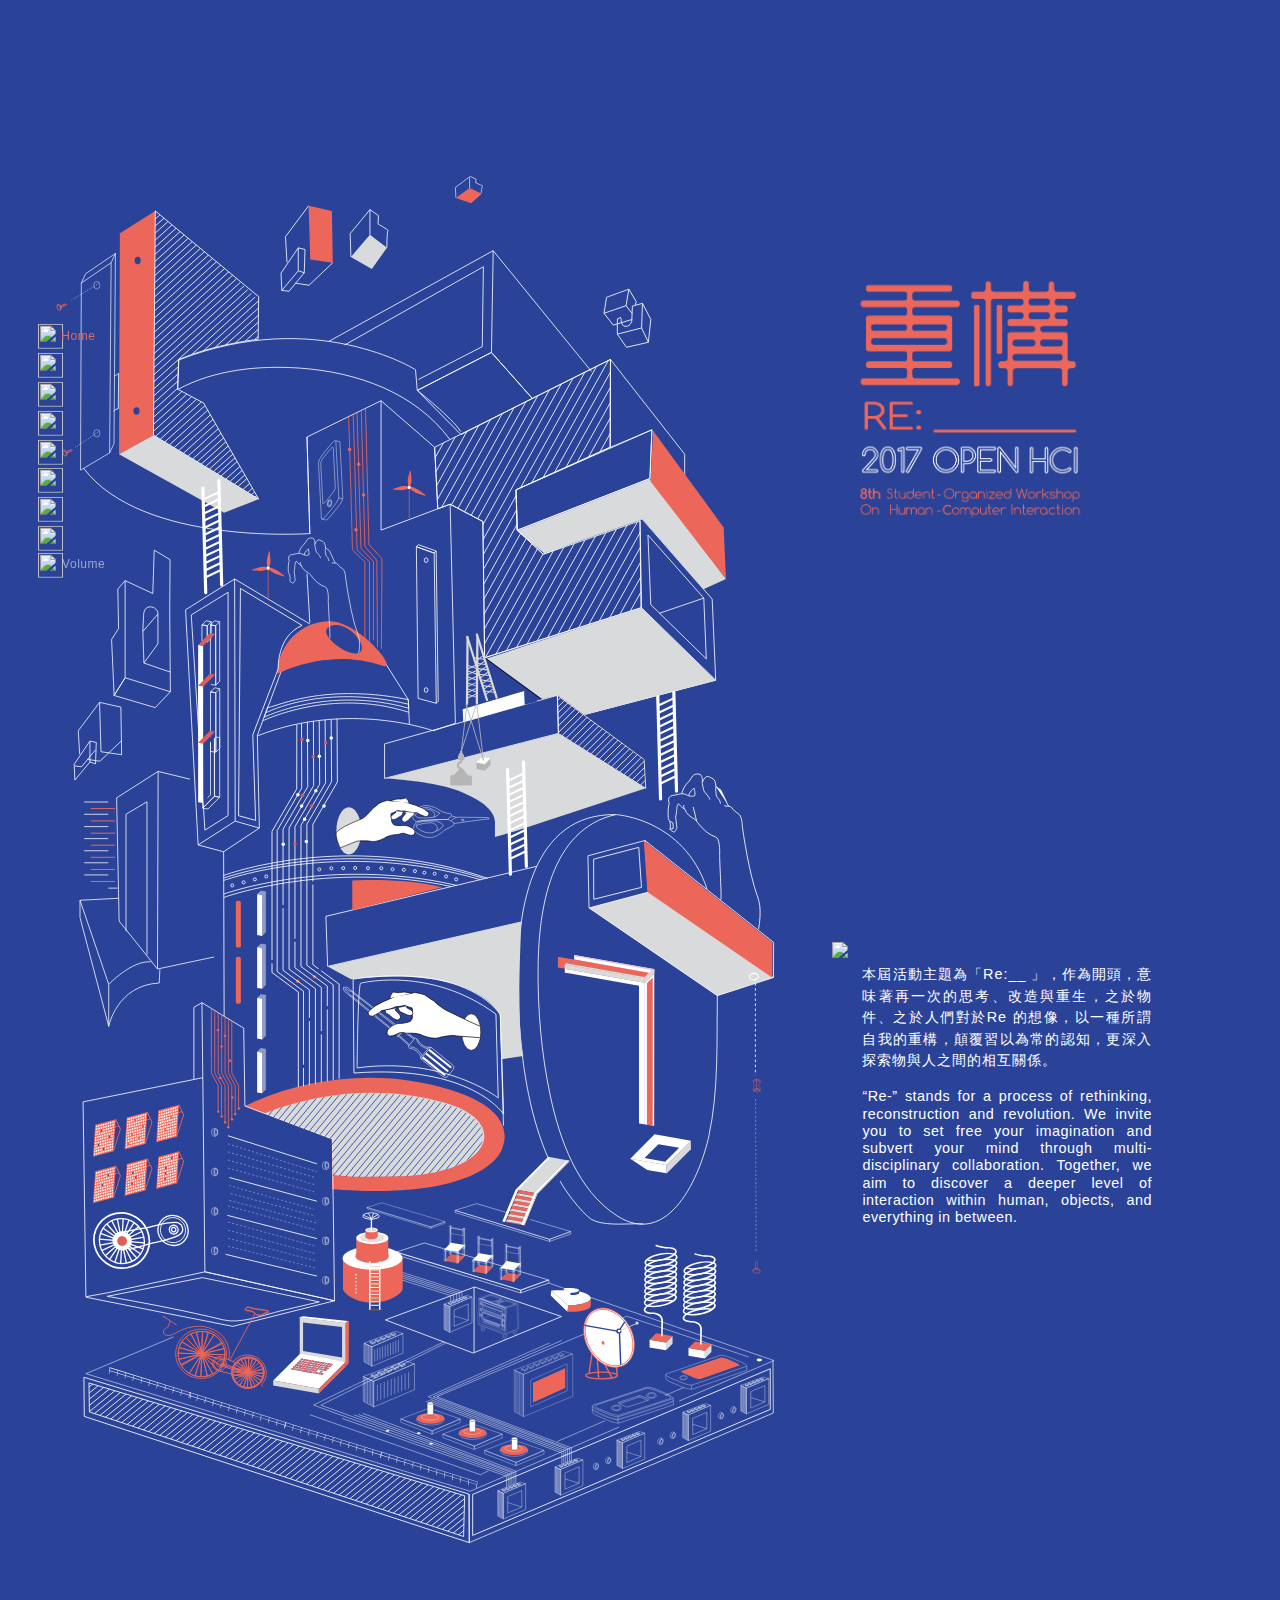
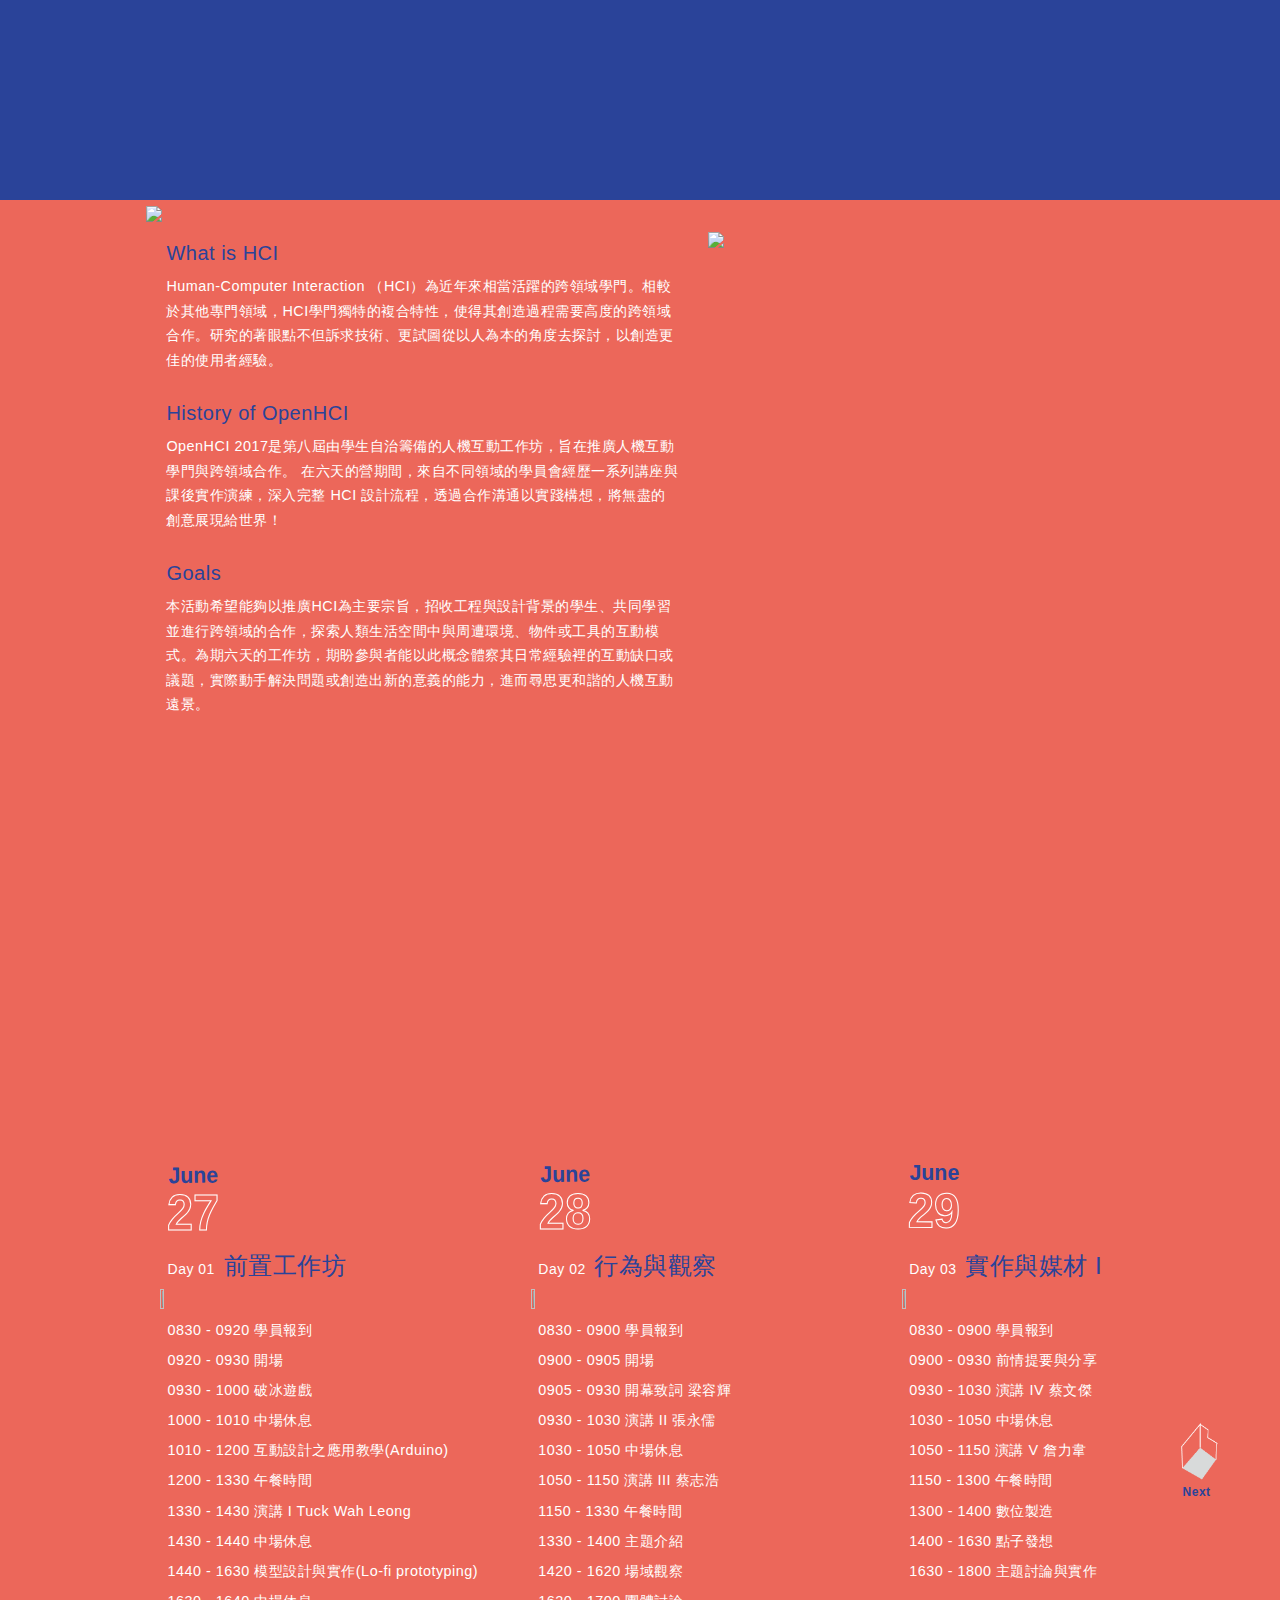
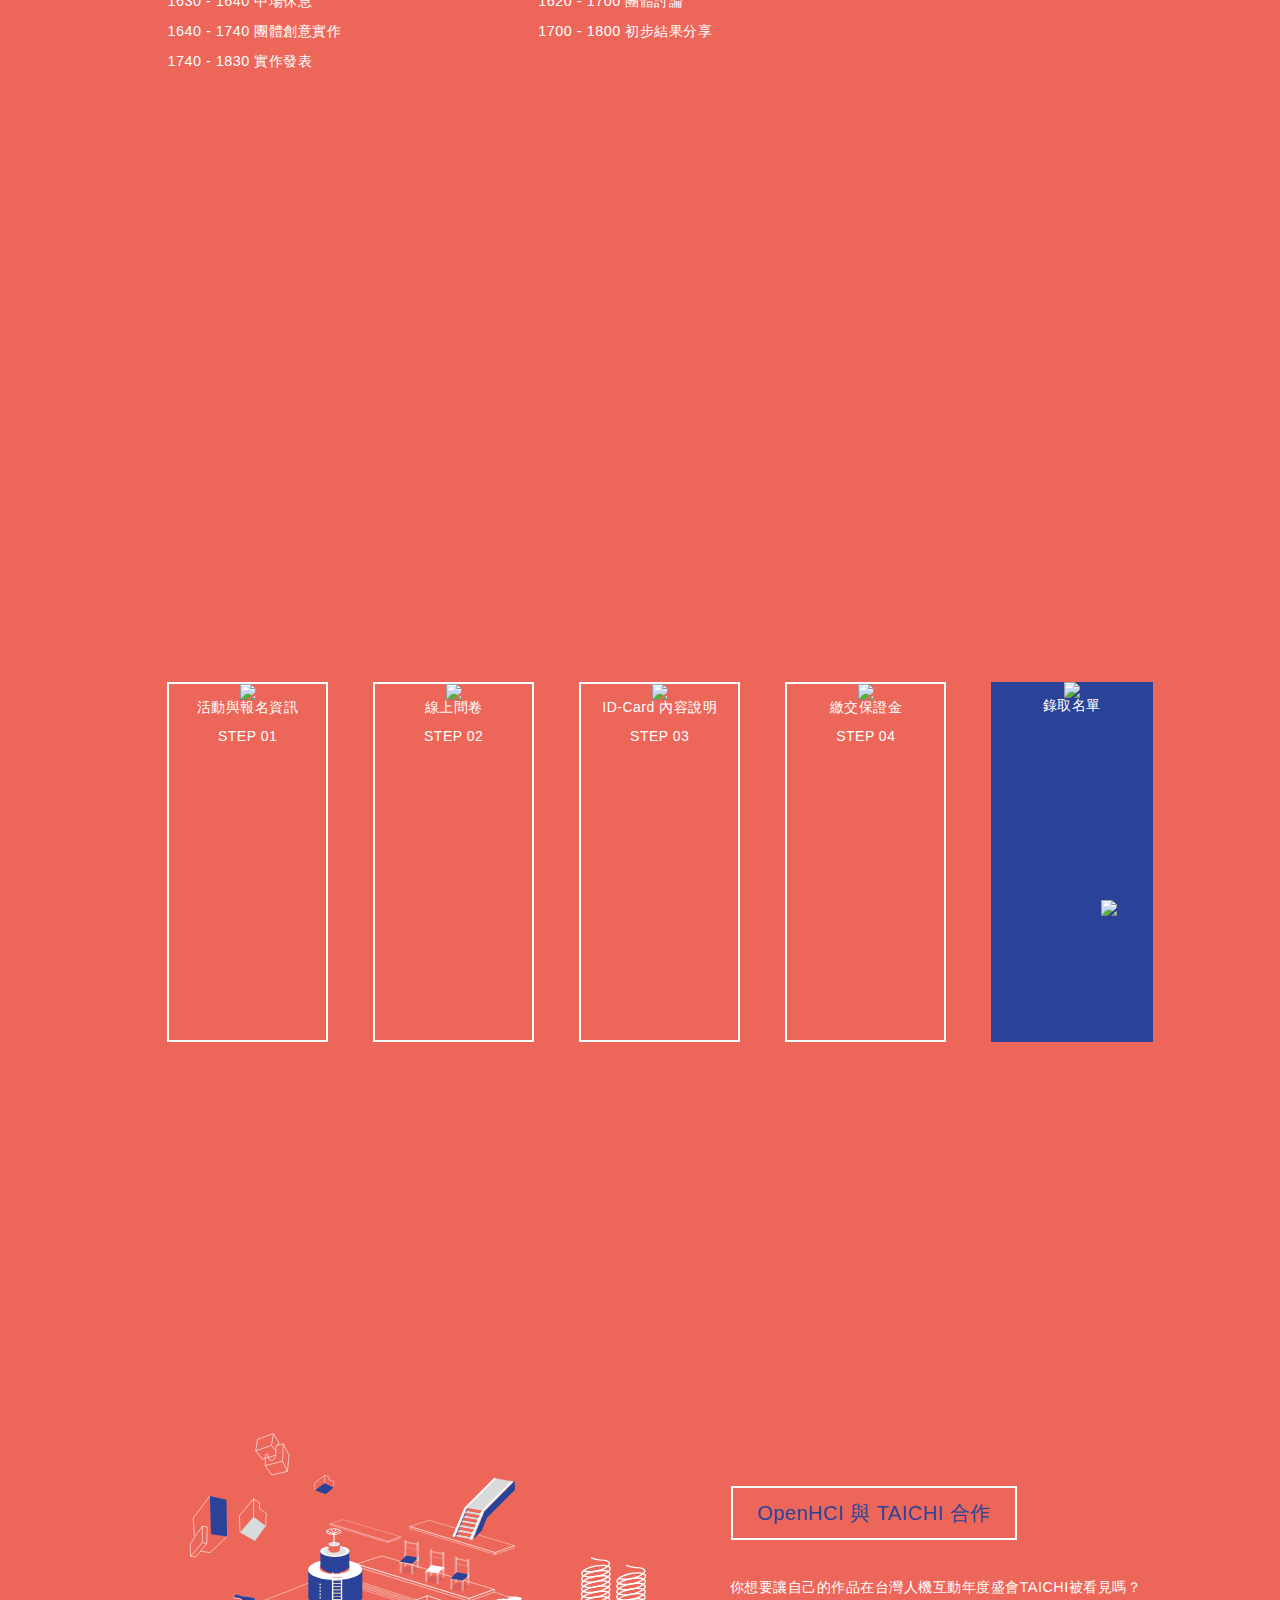
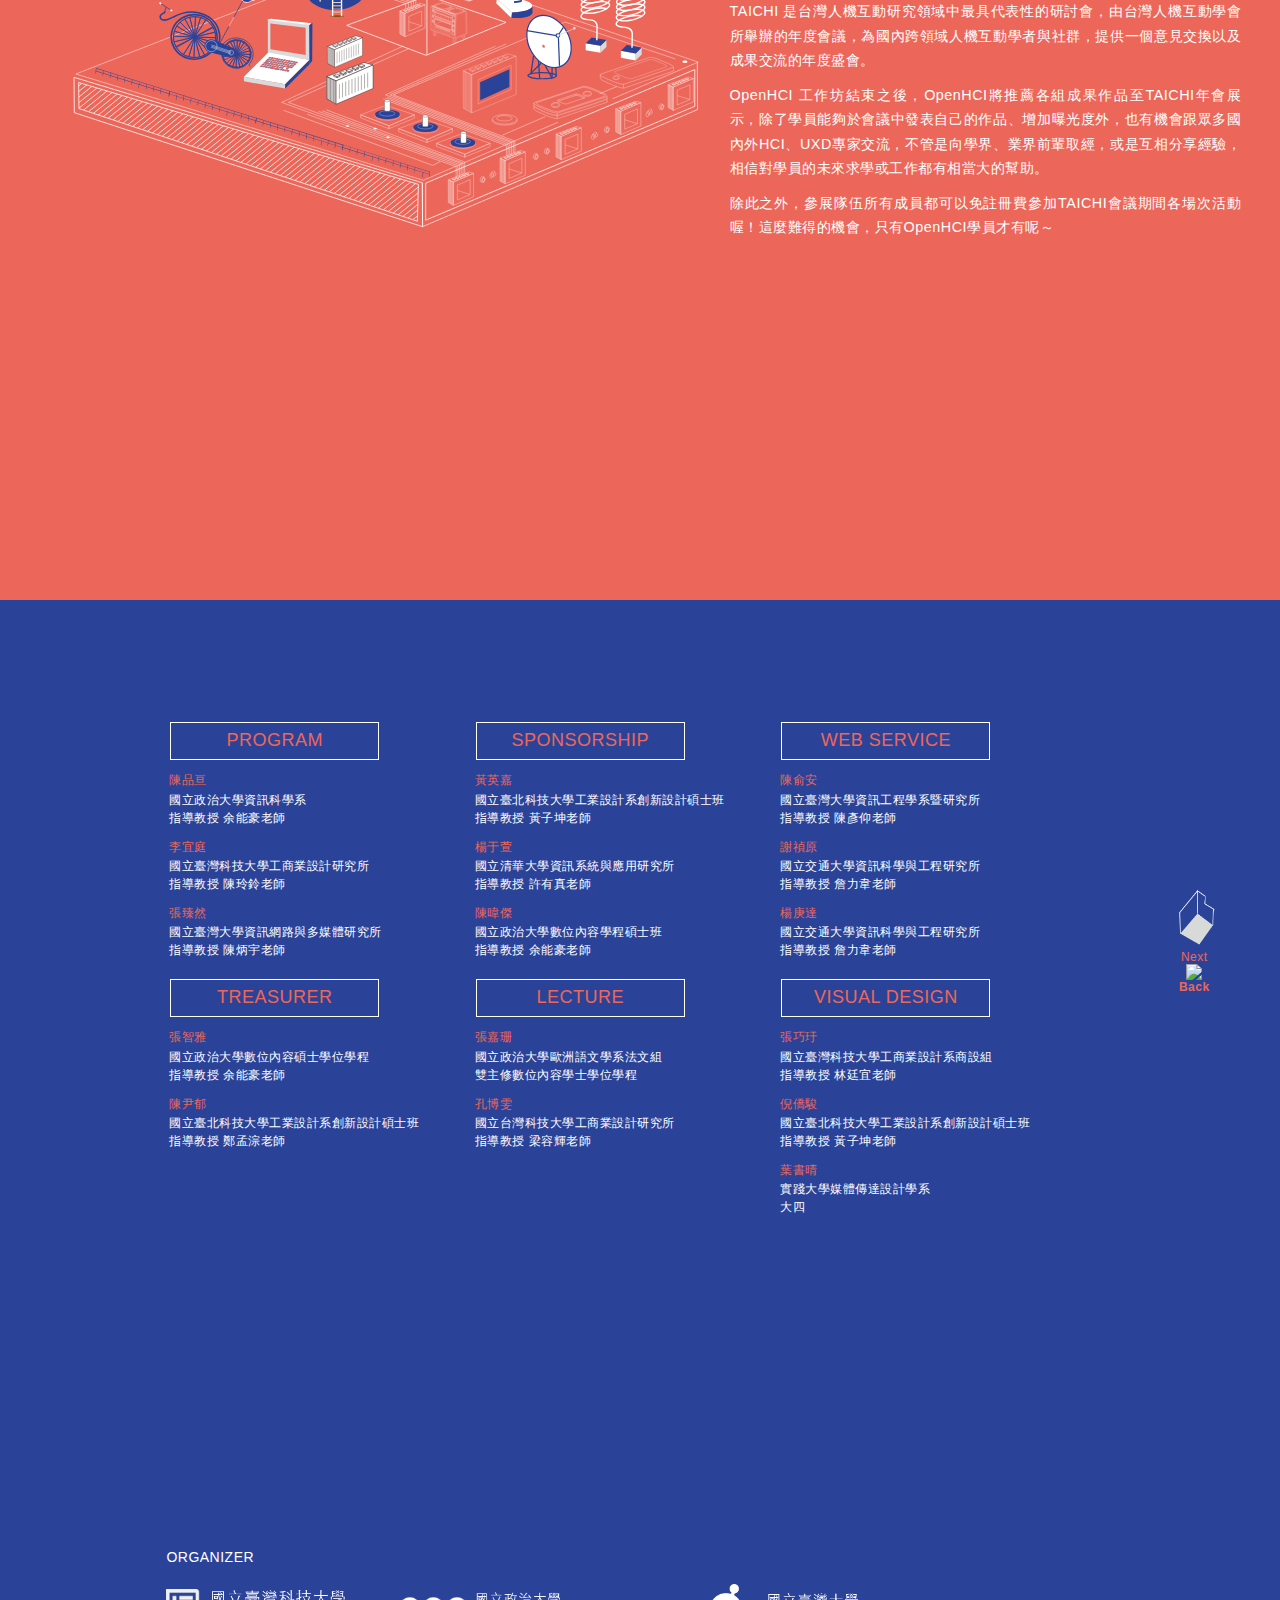
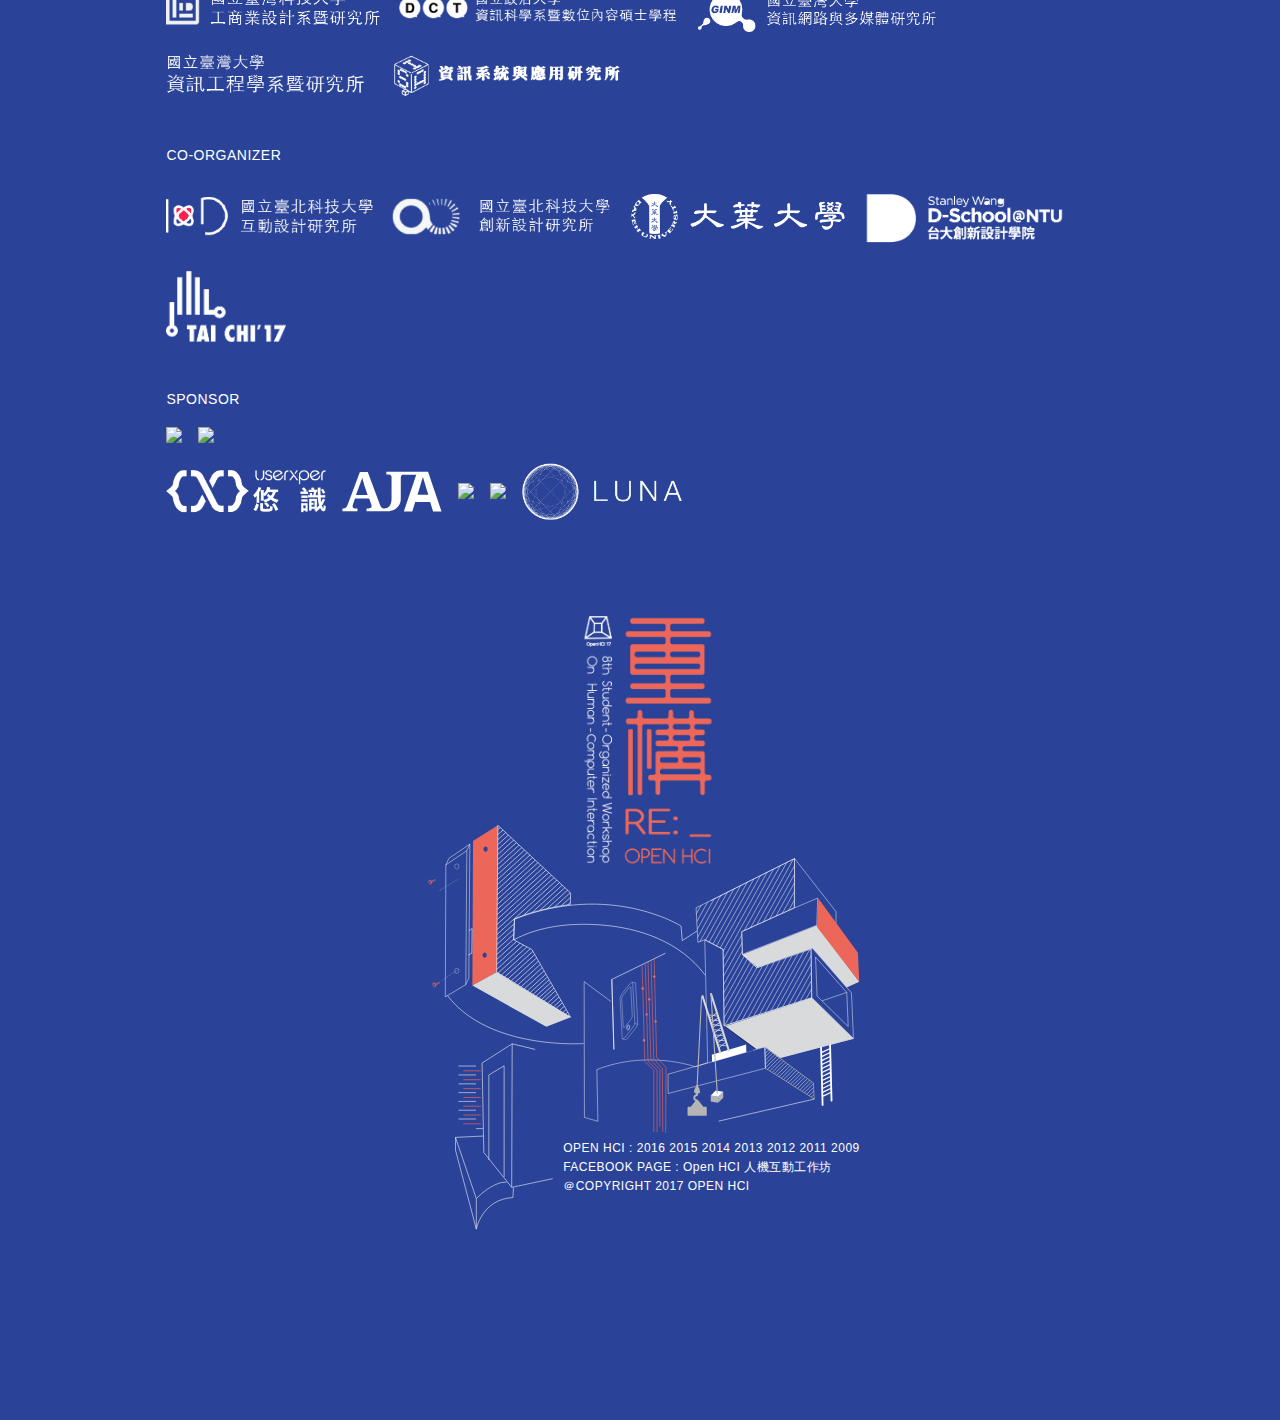
==== commit 84b50d02: "updateSponsor" ====
--- a/index.html
+++ b/index.html
@@ -1006,7 +1006,9 @@
           <img src="image/s1.png" width="215px">
           <img src="image/s2.png" width="285px">
           <img src="image/s3.png" width="240px">
+          </br>
           <img src="image/s4.png" width="205px">
+          <img src="image/s17.png" width="240px">
 
         </div>
         <div class="co-organizer">
